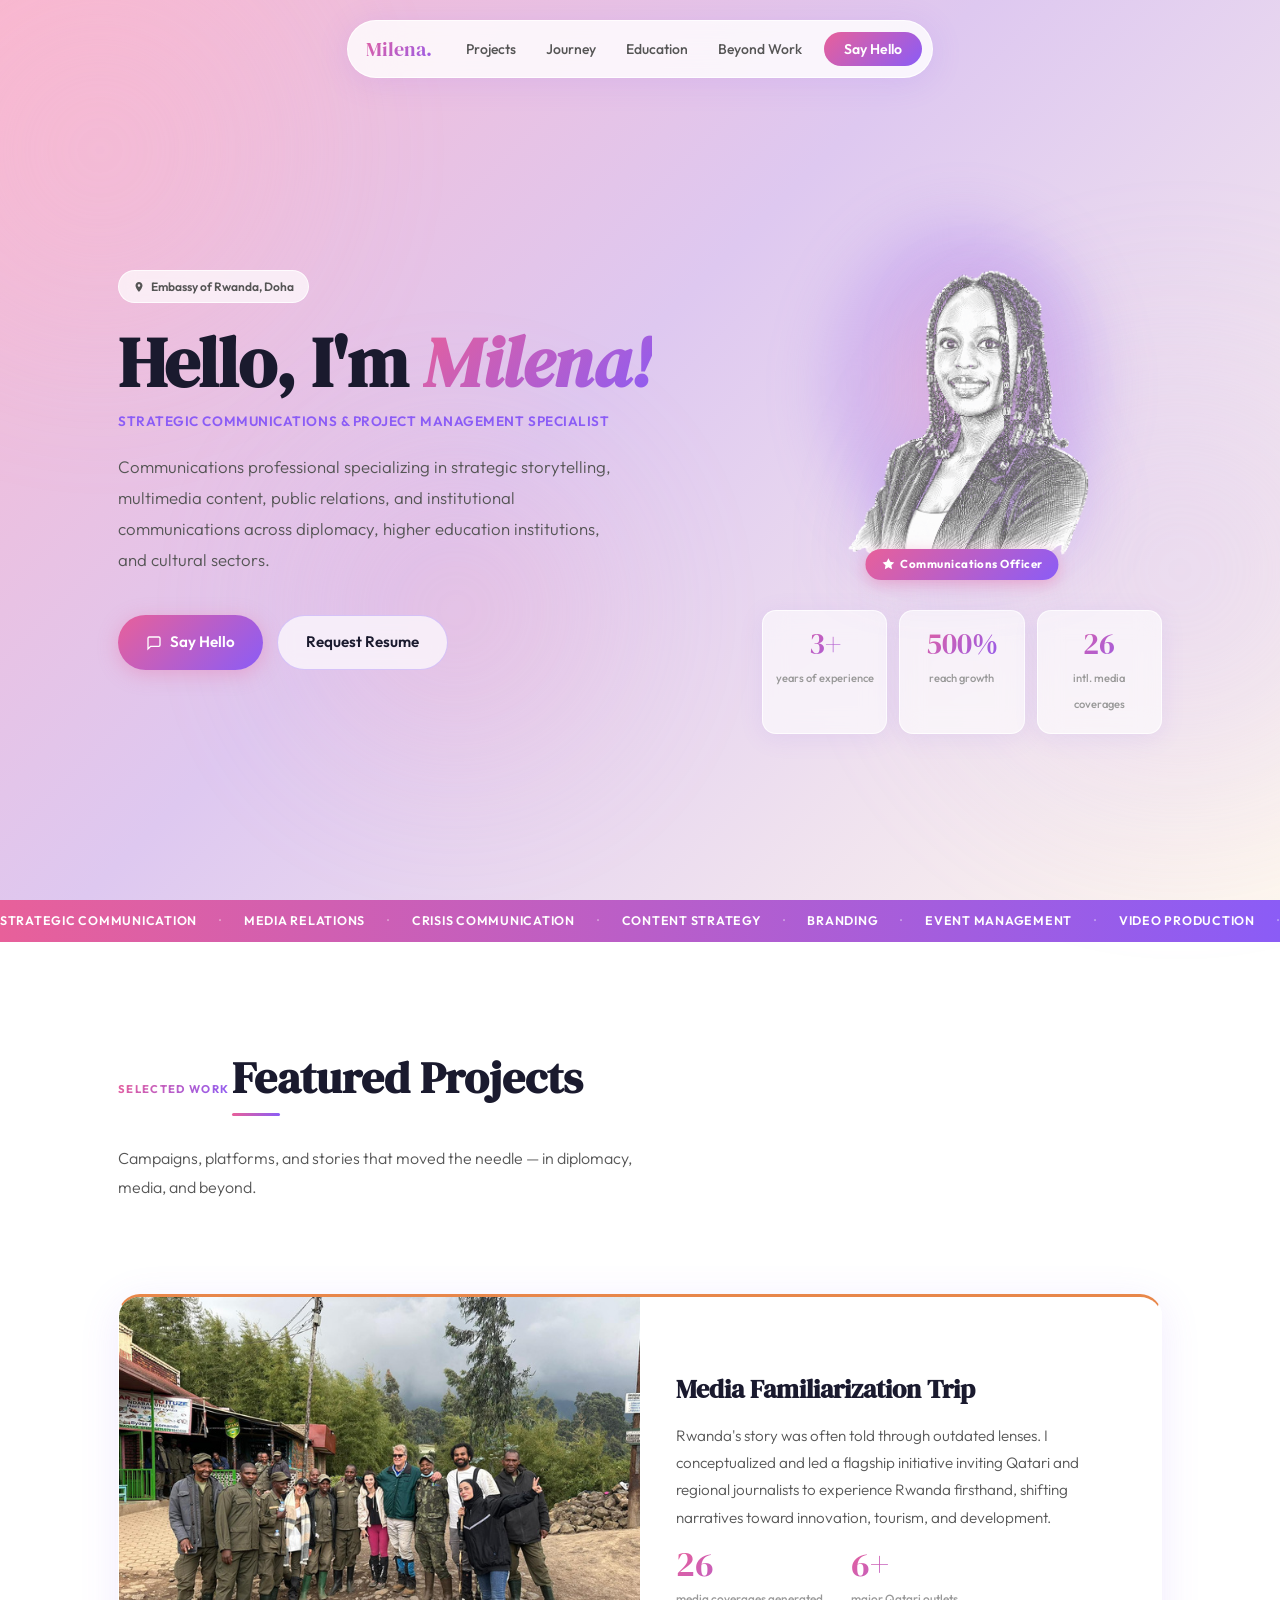
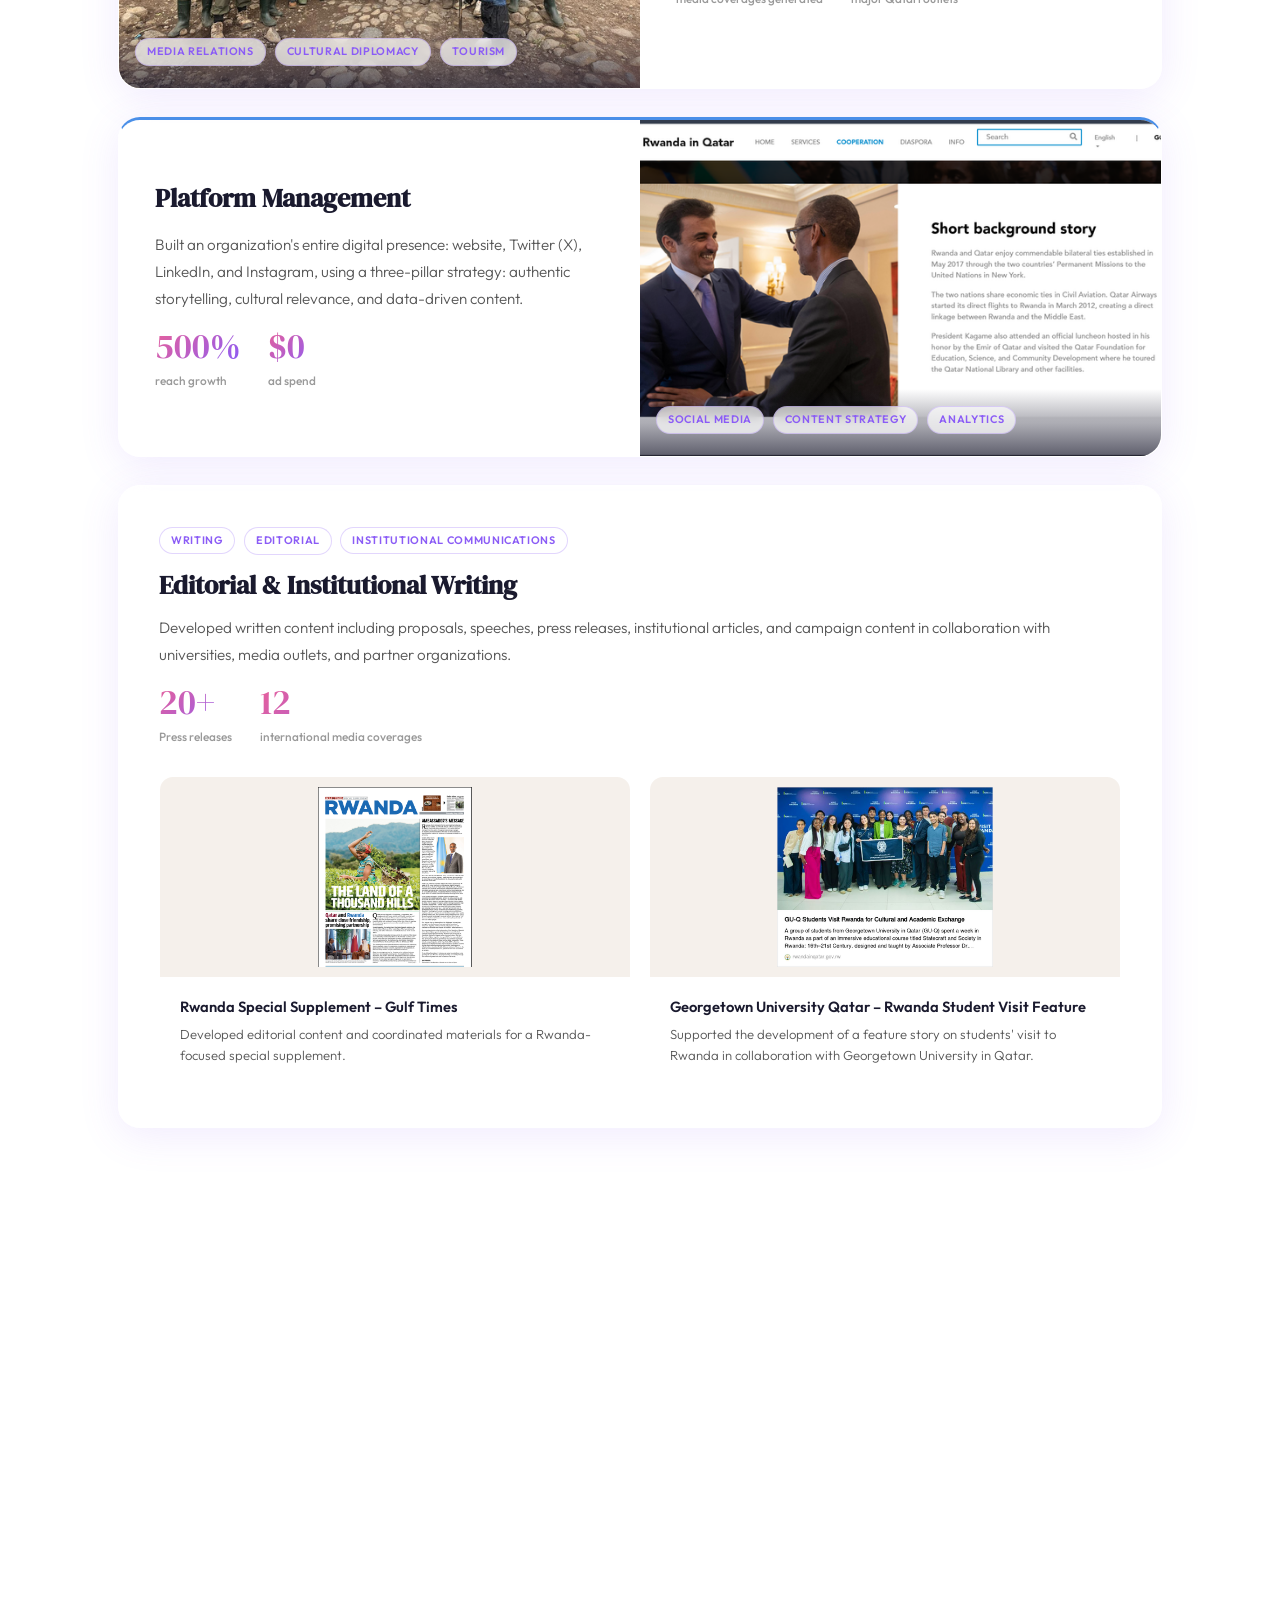
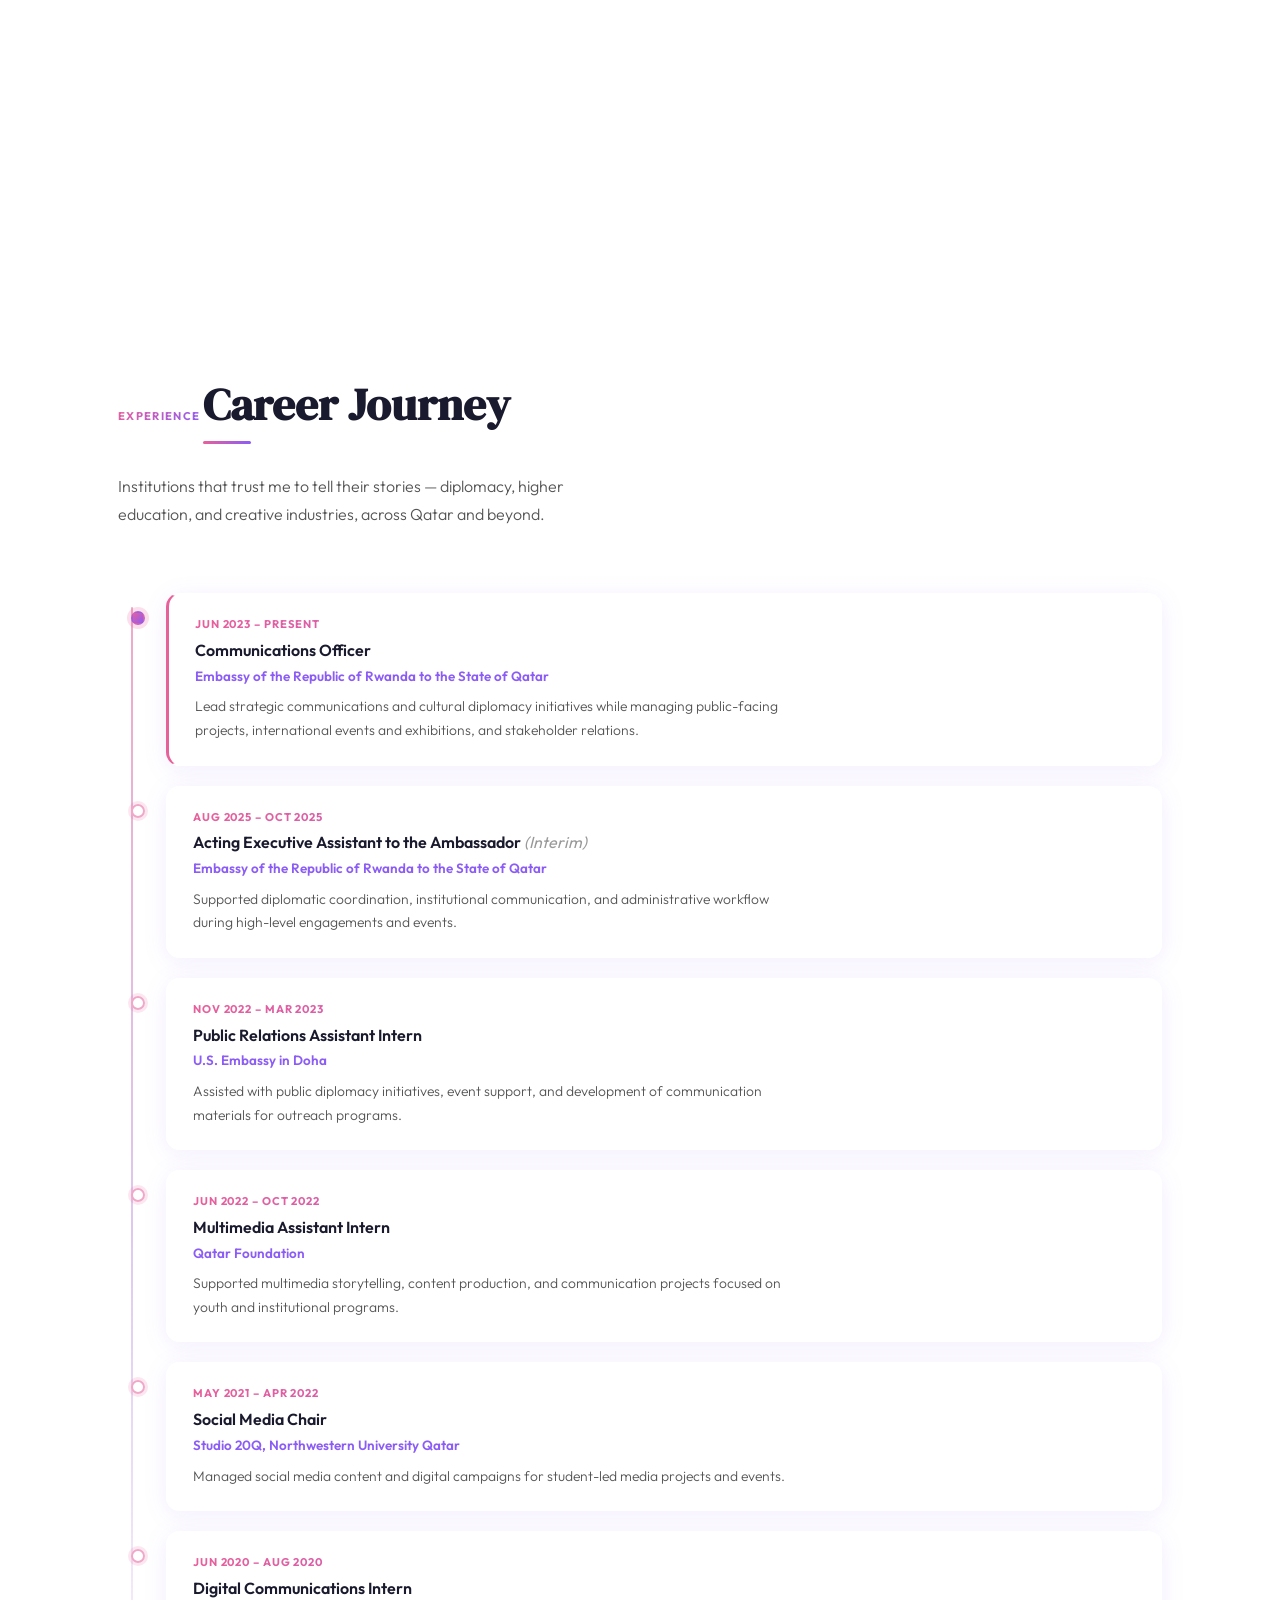
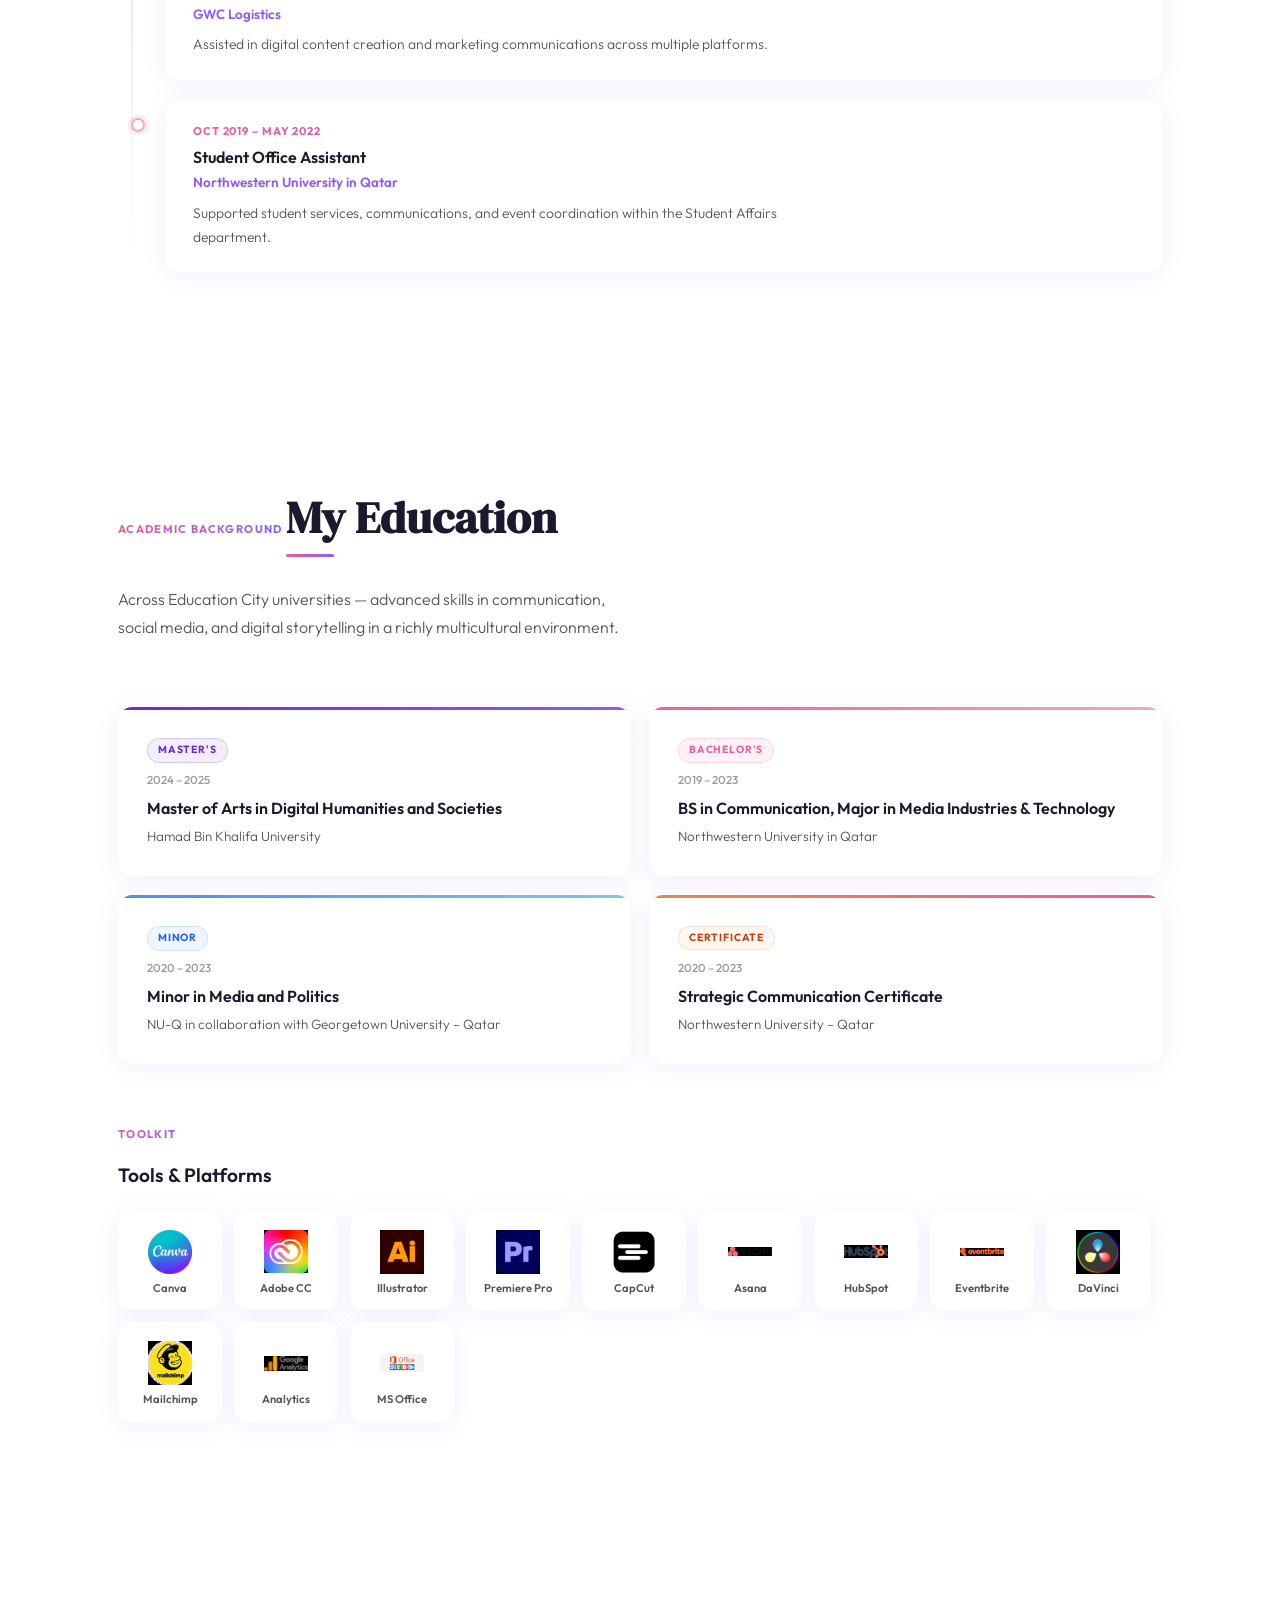
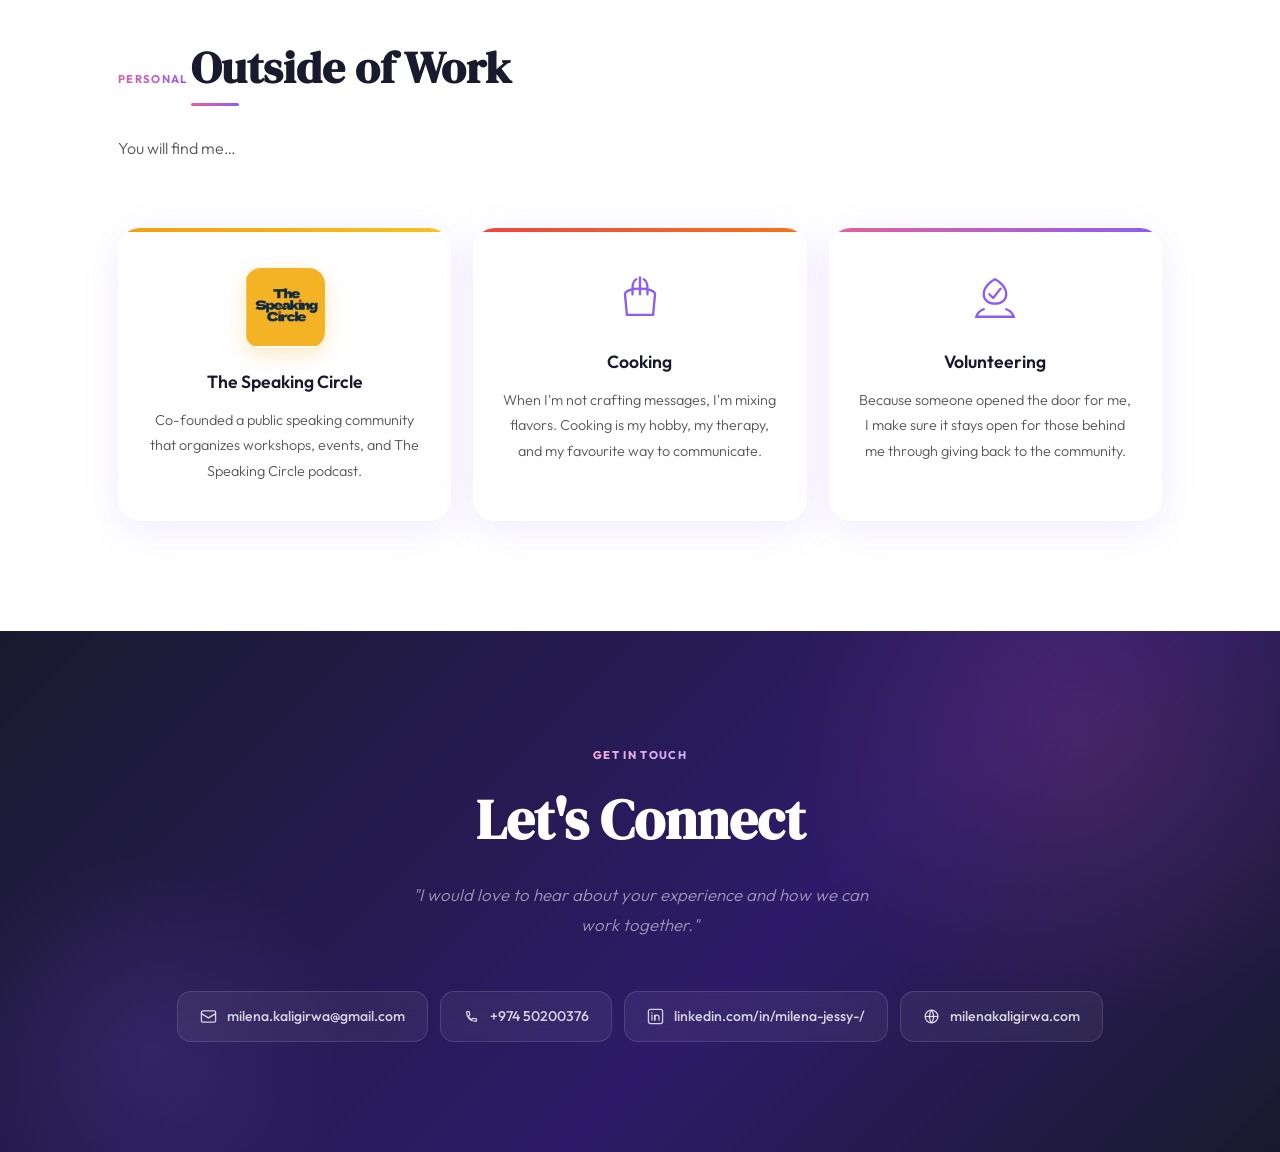
==== index.html @ a6f38466 "fix: replace unusable CapCut logo with drawn icon, remove open-to-work badge Co-Authored-By: Claude " ====
<!DOCTYPE html>
<html lang="en">
<head>
  <meta charset="UTF-8" />
  <meta name="viewport" content="width=device-width, initial-scale=1.0" />
  <title>Milena Kaligirwa – Strategic Communications Specialist</title>
  <link rel="stylesheet" href="styles.css" />
  <link rel="preconnect" href="https://fonts.googleapis.com" />
  <link rel="preconnect" href="https://fonts.gstatic.com" crossorigin />
  <link href="https://fonts.googleapis.com/css2?family=DM+Serif+Display:ital@0;1&family=Outfit:wght@300;400;500;600;700&display=swap" rel="stylesheet" />
</head>
<body>

  <!-- BACKGROUND ORBS -->
  <div class="orb orb--1" aria-hidden="true"></div>
  <div class="orb orb--2" aria-hidden="true"></div>
  <div class="orb orb--3" aria-hidden="true"></div>

  <!-- NAV -->
  <nav class="nav" id="nav">
    <div class="nav__inner">
      <a href="#hero" class="nav__logo">Milena<span>.</span></a>
      <ul class="nav__links">
        <li><a href="#projects">Projects</a></li>
        <li><a href="#journey">Journey</a></li>
        <li><a href="#education">Education</a></li>
        <li><a href="#beyond">Beyond Work</a></li>
        <li><a href="#contact" class="nav__cta">Say Hello</a></li>
      </ul>
      <button class="nav__burger" id="burger" aria-label="Menu">
        <span></span><span></span><span></span>
      </button>
    </div>
  </nav>

  <!-- HERO -->
  <section class="hero" id="hero">
    <div class="hero__content">
      <div class="hero__badges">
        <span class="badge badge--location">
          <svg width="12" height="12" viewBox="0 0 24 24" fill="currentColor"><path d="M12 2C8.13 2 5 5.13 5 9c0 5.25 7 13 7 13s7-7.75 7-13c0-3.87-3.13-7-7-7zm0 9.5c-1.38 0-2.5-1.12-2.5-2.5s1.12-2.5 2.5-2.5 2.5 1.12 2.5 2.5-1.12 2.5-2.5 2.5z"/></svg>
          Embassy of Rwanda, Doha
        </span>
      </div>
      <h1 class="hero__heading">Hello, I'm <em>Milena!</em></h1>
      <p class="hero__role">Strategic Communications &amp; Project Management Specialist</p>
      <p class="hero__sub">Communications professional specializing in strategic storytelling, multimedia content, public relations, and institutional communications across diplomacy, higher education institutions, and cultural sectors.</p>
      <div class="hero__actions">
        <a href="#contact" class="btn btn--primary">
          <svg width="16" height="16" viewBox="0 0 24 24" fill="none" stroke="currentColor" stroke-width="2"><path d="M21 15a2 2 0 0 1-2 2H7l-4 4V5a2 2 0 0 1 2-2h14a2 2 0 0 1 2 2z"/></svg>
          Say Hello
        </a>
        <a href="mailto:milena.kaligirwa@gmail.com" class="btn btn--outline">Request Resume</a>
      </div>
    </div>

    <div class="hero__visual">
      <div class="hero__photo-wrap">
        <img src="images/img_00.png" alt="Milena Kaligirwa" class="hero__photo" />
        <div class="hero__photo-tag">
          <svg width="14" height="14" viewBox="0 0 24 24" fill="currentColor"><path d="M12 2l3.09 6.26L22 9.27l-5 4.87 1.18 6.88L12 17.77l-6.18 3.25L7 14.14 2 9.27l6.91-1.01L12 2z"/></svg>
          Communications Officer
        </div>
      </div>
      <div class="hero__stats">
        <div class="stat">
          <span class="stat__num">3+</span>
          <span class="stat__label">years of experience</span>
        </div>
        <div class="stat">
          <span class="stat__num">500%</span>
          <span class="stat__label">reach growth</span>
        </div>
        <div class="stat">
          <span class="stat__num">26</span>
          <span class="stat__label">intl. media coverages</span>
        </div>
      </div>
    </div>
  </section>

  <!-- SKILLS TICKER -->
  <div class="ticker">
    <div class="ticker__track">
      <span>Strategic Communication</span><span class="dot">·</span>
      <span>Media Relations</span><span class="dot">·</span>
      <span>Crisis Communication</span><span class="dot">·</span>
      <span>Content Strategy</span><span class="dot">·</span>
      <span>Branding</span><span class="dot">·</span>
      <span>Event Management</span><span class="dot">·</span>
      <span>Video Production</span><span class="dot">·</span>
      <span>Stakeholder Management</span><span class="dot">·</span>
      <span>Copywriting</span><span class="dot">·</span>
      <span>Project Coordination</span><span class="dot">·</span>
      <span>Strategic Communication</span><span class="dot">·</span>
      <span>Media Relations</span><span class="dot">·</span>
      <span>Crisis Communication</span><span class="dot">·</span>
      <span>Content Strategy</span><span class="dot">·</span>
      <span>Branding</span><span class="dot">·</span>
      <span>Event Management</span><span class="dot">·</span>
      <span>Video Production</span><span class="dot">·</span>
      <span>Stakeholder Management</span><span class="dot">·</span>
      <span>Copywriting</span><span class="dot">·</span>
      <span>Project Coordination</span><span class="dot">·</span>
    </div>
  </div>

  <!-- FEATURED PROJECTS -->
  <section class="section projects" id="projects">
    <div class="container">
      <div class="section__header">
        <p class="section__label">Selected Work</p>
        <h2 class="section__title">Featured Projects</h2>
        <p class="section__sub">Campaigns, platforms, and stories that moved the needle — in diplomacy, media, and beyond.</p>
      </div>

      <!-- Project 1 – Media Trip -->
      <article class="project project--feature project--media">
        <div class="project__image">
          <img src="images/img_02.jpeg" alt="Media Familiarization Trip in Rwanda" />
          <div class="project__image-overlay">
            <div class="project__meta-tags">
              <span class="tag">Media Relations</span>
              <span class="tag">Cultural Diplomacy</span>
              <span class="tag">Tourism</span>
            </div>
          </div>
        </div>
        <div class="project__text">
          <h3 class="project__title">Media Familiarization Trip</h3>
          <p class="project__desc">Rwanda's story was often told through outdated lenses. I conceptualized and led a flagship initiative inviting Qatari and regional journalists to experience Rwanda firsthand, shifting narratives toward innovation, tourism, and development.</p>
          <div class="project__stats">
            <div class="pstat">
              <span class="pstat__num">26</span>
              <span class="pstat__label">media coverages generated</span>
            </div>
            <div class="pstat">
              <span class="pstat__num">6+</span>
              <span class="pstat__label">major Qatari outlets</span>
            </div>
          </div>
        </div>
      </article>

      <!-- Project 2 – Platform Management -->
      <article class="project project--feature project--digital project--flip">
        <div class="project__image">
          <img src="images/img_01.png" alt="Rwanda in Qatar website" />
          <div class="project__image-overlay">
            <div class="project__meta-tags">
              <span class="tag">Social Media</span>
              <span class="tag">Content Strategy</span>
              <span class="tag">Analytics</span>
            </div>
          </div>
        </div>
        <div class="project__text">
          <h3 class="project__title">Platform Management</h3>
          <p class="project__desc">Built an organization's entire digital presence: website, Twitter (X), LinkedIn, and Instagram, using a three-pillar strategy: authentic storytelling, cultural relevance, and data-driven content.</p>
          <div class="project__stats">
            <div class="pstat">
              <span class="pstat__num">500%</span>
              <span class="pstat__label">reach growth</span>
            </div>
            <div class="pstat">
              <span class="pstat__num">$0</span>
              <span class="pstat__label">ad spend</span>
            </div>
          </div>
        </div>
      </article>

      <!-- Project 3 – Editorial -->
      <article class="project project--editorial">
        <div class="project__editorial-top">
          <div class="project__meta-tags">
            <span class="tag">Writing</span>
            <span class="tag">Editorial</span>
            <span class="tag">Institutional Communications</span>
          </div>
          <h3 class="project__title">Editorial &amp; Institutional Writing</h3>
          <p class="project__desc">Developed written content including proposals, speeches, press releases, institutional articles, and campaign content in collaboration with universities, media outlets, and partner organizations.</p>
          <div class="project__stats">
            <div class="pstat">
              <span class="pstat__num">20+</span>
              <span class="pstat__label">Press releases</span>
            </div>
            <div class="pstat">
              <span class="pstat__num">12</span>
              <span class="pstat__label">international media coverages</span>
            </div>
          </div>
        </div>
        <div class="editorial__cards">
          <div class="editorial__card">
            <div class="editorial__card-img">
              <img src="images/img_03.png" alt="Rwanda Special Supplement – Gulf Times" />
            </div>
            <div class="editorial__card-body">
              <h4>Rwanda Special Supplement – Gulf Times</h4>
              <p>Developed editorial content and coordinated materials for a Rwanda-focused special supplement.</p>
            </div>
          </div>
          <div class="editorial__card">
            <div class="editorial__card-img">
              <img src="images/img_04.png" alt="Georgetown University Qatar – Rwanda Student Visit Feature" />
            </div>
            <div class="editorial__card-body">
              <h4>Georgetown University Qatar – Rwanda Student Visit Feature</h4>
              <p>Supported the development of a feature story on students' visit to Rwanda in collaboration with Georgetown University in Qatar.</p>
            </div>
          </div>
        </div>
      </article>

      <!-- Projects row: Photography + Graphics -->
      <div class="projects__row">

        <article class="project project--card project--photo">
          <div class="project__card-header">
            <div class="project__meta-tags">
              <span class="tag">Visual Documentation</span>
              <span class="tag">Photography</span>
            </div>
            <h3 class="project__title">Event Photography</h3>
            <p class="project__desc">Visual documentation during MoU signings, high-level meetings, and diplomatic functions — professional, platform-ready images that support institutional storytelling.</p>
            <div class="project__stats">
              <div class="pstat">
                <span class="pstat__num">50+</span>
                <span class="pstat__label">Events covered</span>
              </div>
              <div class="pstat">
                <span class="pstat__num">6+</span>
                <span class="pstat__label">Years of experience</span>
              </div>
            </div>
          </div>
          <div class="photo__grid">
            <div class="photo__cell"><img src="images/img_05.jpeg" alt="Diplomatic meeting" /></div>
            <div class="photo__cell"><img src="images/img_06.jpeg" alt="MoU signing" /></div>
            <div class="photo__cell"><img src="images/img_07.jpeg" alt="Rwanda Coffee event" /></div>
            <div class="photo__cell"><img src="images/img_08.jpeg" alt="Bilateral meeting" /></div>
          </div>
        </article>

        <article class="project project--card project--graphics">
          <div class="project__card-header">
            <div class="project__meta-tags">
              <span class="tag">Visual Design</span>
              <span class="tag">Brand Identity</span>
            </div>
            <h3 class="project__title">Graphics &amp; Visual Storytelling</h3>
            <p class="project__desc">Custom graphics and visual assets using Canva and Adobe Illustrator, tailored to cultural celebrations, elections, and institutional public awareness campaigns.</p>
            <div class="project__stats">
              <div class="pstat">
                <span class="pstat__num">30+</span>
                <span class="pstat__label">graphics per month</span>
              </div>
            </div>
          </div>
          <div class="graphics__grid">
            <div class="graphics__cell"><img src="images/img_09.jpeg" alt="Election polling graphic" /></div>
            <div class="graphics__cell"><img src="images/img_10.jpeg" alt="Kwibuka 31 commemoration" /></div>
            <div class="graphics__cell"><img src="images/img_11.jpeg" alt="Rwanda Pavilion Expo 2023" /></div>
          </div>
        </article>

      </div>
    </div>
  </section>

  <!-- CAREER JOURNEY -->
  <section class="section journey" id="journey">
    <div class="container">
      <div class="section__header">
        <p class="section__label">Experience</p>
        <h2 class="section__title">Career Journey</h2>
        <p class="section__sub">Institutions that trust me to tell their stories — diplomacy, higher education, and creative industries, across Qatar and beyond.</p>
      </div>

      <div class="timeline">

        <div class="timeline__item timeline__item--active">
          <div class="timeline__dot"></div>
          <div class="timeline__card">
            <span class="timeline__date">JUN 2023 – PRESENT</span>
            <h3 class="timeline__role">Communications Officer</h3>
            <p class="timeline__org">Embassy of the Republic of Rwanda to the State of Qatar</p>
            <p class="timeline__desc">Lead strategic communications and cultural diplomacy initiatives while managing public-facing projects, international events and exhibitions, and stakeholder relations.</p>
          </div>
        </div>

        <div class="timeline__item">
          <div class="timeline__dot"></div>
          <div class="timeline__card">
            <span class="timeline__date">AUG 2025 – OCT 2025</span>
            <h3 class="timeline__role">Acting Executive Assistant to the Ambassador <em>(Interim)</em></h3>
            <p class="timeline__org">Embassy of the Republic of Rwanda to the State of Qatar</p>
            <p class="timeline__desc">Supported diplomatic coordination, institutional communication, and administrative workflow during high-level engagements and events.</p>
          </div>
        </div>

        <div class="timeline__item">
          <div class="timeline__dot"></div>
          <div class="timeline__card">
            <span class="timeline__date">NOV 2022 – MAR 2023</span>
            <h3 class="timeline__role">Public Relations Assistant Intern</h3>
            <p class="timeline__org">U.S. Embassy in Doha</p>
            <p class="timeline__desc">Assisted with public diplomacy initiatives, event support, and development of communication materials for outreach programs.</p>
          </div>
        </div>

        <div class="timeline__item">
          <div class="timeline__dot"></div>
          <div class="timeline__card">
            <span class="timeline__date">JUN 2022 – OCT 2022</span>
            <h3 class="timeline__role">Multimedia Assistant Intern</h3>
            <p class="timeline__org">Qatar Foundation</p>
            <p class="timeline__desc">Supported multimedia storytelling, content production, and communication projects focused on youth and institutional programs.</p>
          </div>
        </div>

        <div class="timeline__item">
          <div class="timeline__dot"></div>
          <div class="timeline__card">
            <span class="timeline__date">MAY 2021 – APR 2022</span>
            <h3 class="timeline__role">Social Media Chair</h3>
            <p class="timeline__org">Studio 20Q, Northwestern University Qatar</p>
            <p class="timeline__desc">Managed social media content and digital campaigns for student-led media projects and events.</p>
          </div>
        </div>

        <div class="timeline__item">
          <div class="timeline__dot"></div>
          <div class="timeline__card">
            <span class="timeline__date">JUN 2020 – AUG 2020</span>
            <h3 class="timeline__role">Digital Communications Intern</h3>
            <p class="timeline__org">GWC Logistics</p>
            <p class="timeline__desc">Assisted in digital content creation and marketing communications across multiple platforms.</p>
          </div>
        </div>

        <div class="timeline__item">
          <div class="timeline__dot"></div>
          <div class="timeline__card">
            <span class="timeline__date">OCT 2019 – MAY 2022</span>
            <h3 class="timeline__role">Student Office Assistant</h3>
            <p class="timeline__org">Northwestern University in Qatar</p>
            <p class="timeline__desc">Supported student services, communications, and event coordination within the Student Affairs department.</p>
          </div>
        </div>

      </div>
    </div>
  </section>

  <!-- EDUCATION -->
  <section class="section education" id="education">
    <div class="container">
      <div class="section__header">
        <p class="section__label">Academic Background</p>
        <h2 class="section__title">My Education</h2>
        <p class="section__sub">Across Education City universities — advanced skills in communication, social media, and digital storytelling in a richly multicultural environment.</p>
      </div>

      <div class="edu__grid">
        <div class="edu__card edu__card--masters">
          <span class="edu__badge">Master's</span>
          <span class="edu__year">2024 – 2025</span>
          <h3 class="edu__degree">Master of Arts in Digital Humanities and Societies</h3>
          <p class="edu__school">Hamad Bin Khalifa University</p>
        </div>
        <div class="edu__card edu__card--bachelors">
          <span class="edu__badge">Bachelor's</span>
          <span class="edu__year">2019 – 2023</span>
          <h3 class="edu__degree">BS in Communication, Major in Media Industries &amp; Technology</h3>
          <p class="edu__school">Northwestern University in Qatar</p>
        </div>
        <div class="edu__card edu__card--minor">
          <span class="edu__badge">Minor</span>
          <span class="edu__year">2020 – 2023</span>
          <h3 class="edu__degree">Minor in Media and Politics</h3>
          <p class="edu__school">NU-Q in collaboration with Georgetown University – Qatar</p>
        </div>
        <div class="edu__card edu__card--cert">
          <span class="edu__badge">Certificate</span>
          <span class="edu__year">2020 – 2023</span>
          <h3 class="edu__degree">Strategic Communication Certificate</h3>
          <p class="edu__school">Northwestern University – Qatar</p>
        </div>
      </div>

      <!-- Tools -->
      <div class="tools">
        <p class="section__label" style="margin-bottom:16px">Toolkit</p>
        <h3 class="tools__title">Tools &amp; Platforms</h3>
        <div class="tools__list">
          <div class="tool"><img src="images/img_21.jpeg" alt="Canva" /><span>Canva</span></div>
          <div class="tool"><img src="images/img_15.png" alt="Adobe Creative Cloud" /><span>Adobe CC</span></div>
          <div class="tool"><img src="images/img_14.png" alt="Adobe Illustrator" /><span>Illustrator</span></div>
          <div class="tool"><img src="images/img_13.png" alt="Adobe Premiere Pro" /><span>Premiere Pro</span></div>
          <div class="tool"><img src="images/img_16.png" alt="CapCut" /><span>CapCut</span></div>
          <div class="tool"><img src="images/img_20.png" alt="Asana" /><span>Asana</span></div>
          <div class="tool"><img src="images/img_18.png" alt="HubSpot" /><span>HubSpot</span></div>
          <div class="tool"><img src="images/img_23.png" alt="Eventbrite" /><span>Eventbrite</span></div>
          <div class="tool"><img src="images/img_19.png" alt="DaVinci Resolve" /><span>DaVinci</span></div>
          <div class="tool"><img src="images/img_17.png" alt="Mailchimp" /><span>Mailchimp</span></div>
          <div class="tool"><img src="images/img_24.png" alt="Google Analytics" /><span>Analytics</span></div>
          <div class="tool"><img src="images/img_22.png" alt="Microsoft Office" /><span>MS Office</span></div>
        </div>
      </div>
    </div>
  </section>

  <!-- BEYOND WORK -->
  <section class="section beyond" id="beyond">
    <div class="container">
      <div class="section__header">
        <p class="section__label">Personal</p>
        <h2 class="section__title">Outside of Work</h2>
        <p class="section__sub">You will find me…</p>
      </div>

      <div class="beyond__grid">
        <div class="beyond__card beyond__card--speaking">
          <div class="beyond__logo">
            <img src="images/img_25.png" alt="The Speaking Circle" />
          </div>
          <h3>The Speaking Circle</h3>
          <p>Co-founded a public speaking community that organizes workshops, events, and The Speaking Circle podcast.</p>
        </div>

        <div class="beyond__card beyond__card--cooking">
          <div class="beyond__icon">
            <svg viewBox="0 0 64 64" fill="none" xmlns="http://www.w3.org/2000/svg">
              <path d="M16 28 C16 20 48 20 48 28 L46 50 H18 Z" stroke="currentColor" stroke-width="2.5" fill="none"/>
              <path d="M24 28 C24 18 24 14 28 12" stroke="currentColor" stroke-width="2.5" stroke-linecap="round"/>
              <path d="M32 28 C32 18 32 14 32 10" stroke="currentColor" stroke-width="2.5" stroke-linecap="round"/>
              <path d="M40 28 C40 18 40 14 36 12" stroke="currentColor" stroke-width="2.5" stroke-linecap="round"/>
            </svg>
          </div>
          <h3>Cooking</h3>
          <p>When I'm not crafting messages, I'm mixing flavors. Cooking is my hobby, my therapy, and my favourite way to communicate.</p>
        </div>

        <div class="beyond__card beyond__card--volunteering">
          <div class="beyond__icon">
            <svg viewBox="0 0 64 64" fill="none" xmlns="http://www.w3.org/2000/svg">
              <path d="M32 12 C32 12 20 18 20 28 C20 34 25 38 32 38 C39 38 44 34 44 28 C44 18 32 12 32 12Z" stroke="currentColor" stroke-width="2.5" fill="none"/>
              <path d="M20 44 C20 44 14 46 12 52 L52 52 C50 46 44 44 44 44" stroke="currentColor" stroke-width="2.5" stroke-linecap="round"/>
              <path d="M26 28 L30 32 L38 22" stroke="currentColor" stroke-width="2.5" stroke-linecap="round" stroke-linejoin="round"/>
            </svg>
          </div>
          <h3>Volunteering</h3>
          <p>Because someone opened the door for me, I make sure it stays open for those behind me through giving back to the community.</p>
        </div>
      </div>
    </div>
  </section>

  <!-- CONTACT -->
  <section class="section contact" id="contact">
    <div class="container">
      <div class="contact__inner">
        <p class="section__label contact__label">Get in Touch</p>
        <h2 class="contact__title">Let's Connect</h2>
        <p class="contact__quote">"I would love to hear about your experience and how we can work together."</p>
        <div class="contact__links">
          <a href="mailto:milena.kaligirwa@gmail.com" class="contact__link">
            <svg viewBox="0 0 24 24" fill="none"><rect x="2" y="4" width="20" height="16" rx="2" stroke="currentColor" stroke-width="1.8"/><path d="M2 8 L12 14 L22 8" stroke="currentColor" stroke-width="1.8"/></svg>
            milena.kaligirwa@gmail.com
          </a>
          <a href="tel:+97450200376" class="contact__link">
            <svg viewBox="0 0 24 24" fill="none"><path d="M6.6 10.8C7.8 13.2 9.8 15.2 12.2 16.4L14 14.6C14.2 14.4 14.6 14.4 14.9 14.5C15.9 14.8 17 15 18 15C18.6 15 19 15.4 19 16V18C19 18.6 18.6 19 18 19C10.8 19 5 13.2 5 6C5 5.4 5.4 5 6 5H8C8.6 5 9 5.4 9 6C9 7 9.2 8 9.5 9C9.6 9.4 9.5 9.8 9.3 10L7.4 11.9C7.2 11.6 6.9 11.2 6.6 10.8Z" stroke="currentColor" stroke-width="1.8" fill="none"/></svg>
            +974 50200376
          </a>
          <a href="https://www.linkedin.com/in/milena-jessy-/" target="_blank" rel="noopener" class="contact__link">
            <svg viewBox="0 0 24 24" fill="none"><rect x="2" y="2" width="20" height="20" rx="3" stroke="currentColor" stroke-width="1.8"/><path d="M7 10V17" stroke="currentColor" stroke-width="1.8" stroke-linecap="round"/><circle cx="7" cy="7" r="1" fill="currentColor"/><path d="M11 17V13C11 11.3 12.3 10 14 10C15.7 10 17 11.3 17 13V17" stroke="currentColor" stroke-width="1.8" stroke-linecap="round"/><path d="M11 10V17" stroke="currentColor" stroke-width="1.8" stroke-linecap="round"/></svg>
            linkedin.com/in/milena-jessy-/
          </a>
          <a href="https://www.milenakaligirwa.com" target="_blank" rel="noopener" class="contact__link">
            <svg viewBox="0 0 24 24" fill="none"><circle cx="12" cy="12" r="9" stroke="currentColor" stroke-width="1.8"/><path d="M12 3C12 3 9 7 9 12C9 17 12 21 12 21" stroke="currentColor" stroke-width="1.8"/><path d="M12 3C12 3 15 7 15 12C15 17 12 21 12 21" stroke="currentColor" stroke-width="1.8"/><path d="M3 12H21" stroke="currentColor" stroke-width="1.8"/></svg>
            milenakaligirwa.com
          </a>
        </div>
      </div>
    </div>
  </section>

  <script src="script.js"></script>
</body>
</html>
---- styles.css ----
/* ===== RESET & BASE ===== */
*, *::before, *::after { box-sizing: border-box; margin: 0; padding: 0; }

:root {
  --pink:           #E8609A;
  --pink-light:     #F0A8C8;
  --purple:         #8B5CF6;
  --purple-deep:    #6D28D9;
  --dark:           #1a1a2e;
  --mid:            #555555;
  --light:          #999999;
  --cream:          #FDF6EE;
  --white:          #FFFFFF;
  --gradient-top:   #F9B8D0;
  --gradient-mid:   #DEC8F0;
  --glass-bg:       rgba(255,255,255,0.60);
  --glass-border:   rgba(255,255,255,0.80);
  --shadow-soft:    0 4px 24px rgba(139,92,246,0.10);
  --shadow-card:    0 8px 40px rgba(139,92,246,0.12);
  --shadow-hover:   0 20px 60px rgba(139,92,246,0.22);
  --radius:         14px;
  --radius-lg:      22px;
  --radius-xl:      32px;
  --ff-serif:       'DM Serif Display', serif;
  --ff-body:        'Outfit', sans-serif;
}

html { scroll-behavior: smooth; }

body {
  font-family: var(--ff-body);
  color: var(--dark);
  font-size: 16px;
  line-height: 1.6;
  overflow-x: hidden;
  min-height: 100vh;
  background: linear-gradient(135deg, var(--gradient-top) 0%, var(--gradient-mid) 45%, var(--cream) 100%);
  background-attachment: fixed;
}

a { color: inherit; text-decoration: none; }
img { display: block; max-width: 100%; }

.container { max-width: 1100px; margin: 0 auto; padding: 0 28px; }

/* ===== BACKGROUND ORBS ===== */
.orb {
  position: fixed;
  border-radius: 50%;
  filter: blur(80px);
  pointer-events: none;
  z-index: 0;
  opacity: 0.45;
}
.orb--1 {
  width: 500px; height: 500px;
  background: radial-gradient(circle, #F9B8D0, transparent 70%);
  top: -100px; left: -150px;
}
.orb--2 {
  width: 600px; height: 600px;
  background: radial-gradient(circle, #DEC8F0, transparent 70%);
  top: 30%; right: -200px;
}
.orb--3 {
  width: 400px; height: 400px;
  background: radial-gradient(circle, #F0A8C8, transparent 70%);
  bottom: 10%; left: 20%;
}

/* ===== NAV ===== */
.nav {
  position: fixed;
  top: 20px;
  left: 50%;
  transform: translateX(-50%);
  z-index: 200;
  background: rgba(255,255,255,0.82);
  backdrop-filter: blur(24px);
  -webkit-backdrop-filter: blur(24px);
  border: 1.5px solid var(--glass-border);
  border-radius: 100px;
  box-shadow: 0 4px 32px rgba(139,92,246,0.14);
  padding: 0 10px;
  white-space: nowrap;
  transition: box-shadow .3s;
}
.nav.scrolled { box-shadow: 0 8px 44px rgba(139,92,246,0.22); }
.nav__inner { display: flex; align-items: center; gap: 4px; height: 56px; }
.nav__logo {
  font-family: var(--ff-serif);
  font-size: 1.25rem;
  padding: 0 16px 0 8px;
  background: linear-gradient(135deg, var(--pink), var(--purple));
  -webkit-background-clip: text;
  -webkit-text-fill-color: transparent;
  background-clip: text;
  flex-shrink: 0;
}
.nav__links { display: flex; align-items: center; gap: 2px; list-style: none; }
.nav__links a {
  font-size: .875rem;
  font-weight: 500;
  color: var(--mid);
  padding: 7px 14px;
  border-radius: 100px;
  transition: all .2s;
}
.nav__links a:hover { color: var(--dark); background: rgba(139,92,246,0.08); }
.nav__cta {
  background: linear-gradient(135deg, var(--pink), var(--purple)) !important;
  color: var(--white) !important;
  padding: 8px 20px !important;
  border-radius: 100px;
  font-weight: 600 !important;
  margin-left: 6px;
}
.nav__cta:hover { opacity: .88; transform: translateY(-1px); }
.nav__burger {
  display: none; flex-direction: column; gap: 5px;
  background: none; border: none; cursor: pointer; padding: 8px; margin-left: 4px;
}
.nav__burger span { display: block; width: 22px; height: 2px; background: var(--dark); border-radius: 2px; transition: .3s; }

/* ===== TICKER ===== */
.ticker {
  background: linear-gradient(90deg, var(--pink), var(--purple));
  color: var(--white);
  overflow: hidden;
  white-space: nowrap;
  padding: 11px 0;
  font-size: .78rem;
  font-weight: 600;
  letter-spacing: .06em;
  text-transform: uppercase;
  position: relative;
  z-index: 1;
}
.ticker__track { display: inline-flex; gap: 22px; animation: ticker 30s linear infinite; }
.ticker__track span { flex-shrink: 0; }
.ticker__track .dot { color: rgba(255,255,255,0.4); }
@keyframes ticker { from { transform: translateX(0); } to { transform: translateX(-50%); } }

/* ===== SECTION LABEL ===== */
.section__label {
  display: inline-block;
  font-size: .7rem;
  font-weight: 700;
  letter-spacing: .12em;
  text-transform: uppercase;
  background: linear-gradient(135deg, var(--pink), var(--purple));
  -webkit-background-clip: text;
  -webkit-text-fill-color: transparent;
  background-clip: text;
  margin-bottom: 10px;
}

/* ===== HERO ===== */
.hero {
  position: relative;
  z-index: 1;
  min-height: 100vh;
  display: flex;
  align-items: center;
  gap: 60px;
  max-width: 1100px;
  margin: 0 auto;
  padding: 100px 28px 60px;
}
.hero__content { flex: 1 1 480px; }

/* Badges */
.hero__badges { display: flex; gap: 10px; flex-wrap: wrap; margin-bottom: 22px; }
.badge {
  display: inline-flex;
  align-items: center;
  gap: 6px;
  font-size: .75rem;
  font-weight: 600;
  padding: 6px 14px;
  border-radius: 100px;
}
.badge--location {
  background: rgba(255,255,255,0.7);
  border: 1px solid var(--glass-border);
  color: var(--mid);
  backdrop-filter: blur(8px);
}
.badge--available {
  background: rgba(34,197,94,0.1);
  border: 1px solid rgba(34,197,94,0.3);
  color: #16a34a;
}
.badge__dot {
  width: 7px; height: 7px;
  border-radius: 50%;
  background: #22c55e;
  animation: pulse-dot 2s ease-in-out infinite;
}
@keyframes pulse-dot {
  0%, 100% { transform: scale(1); opacity: 1; }
  50% { transform: scale(1.4); opacity: .7; }
}

.hero__heading {
  font-family: var(--ff-serif);
  font-size: clamp(3rem, 5.5vw, 5rem);
  line-height: 1.08;
  color: var(--dark);
  margin-bottom: 10px;
}
.hero__heading em {
  font-style: italic;
  background: linear-gradient(135deg, var(--pink), var(--purple));
  -webkit-background-clip: text;
  -webkit-text-fill-color: transparent;
  background-clip: text;
}
.hero__role {
  font-size: .85rem;
  font-weight: 600;
  letter-spacing: .04em;
  color: var(--purple);
  margin-bottom: 18px;
  text-transform: uppercase;
}
.hero__sub {
  font-size: 1.05rem;
  font-weight: 300;
  color: var(--mid);
  max-width: 500px;
  margin-bottom: 40px;
  line-height: 1.85;
}
.hero__actions { display: flex; gap: 14px; flex-wrap: wrap; }

.btn {
  display: inline-flex; align-items: center; gap: 8px;
  padding: 14px 28px;
  border-radius: 100px;
  font-family: var(--ff-body);
  font-weight: 600; font-size: .95rem;
  transition: all .25s; cursor: pointer; border: none;
}
.btn--primary {
  background: linear-gradient(135deg, var(--pink), var(--purple));
  color: var(--white);
  box-shadow: 0 4px 20px rgba(232,96,154,.35);
}
.btn--primary:hover { transform: translateY(-2px); box-shadow: 0 8px 32px rgba(232,96,154,.45); }
.btn--outline {
  background: rgba(255,255,255,0.7);
  border: 1.5px solid rgba(139,92,246,0.3);
  color: var(--dark);
  backdrop-filter: blur(8px);
}
.btn--outline:hover { background: var(--white); border-color: var(--purple); transform: translateY(-2px); }

/* Hero visual */
.hero__visual { flex: 0 0 400px; display: flex; flex-direction: column; gap: 20px; align-items: center; }

.hero__photo-wrap {
  width: 300px;
  height: 360px;
  border-radius: var(--radius-xl);
  overflow: visible;
  position: relative;
  display: flex;
  align-items: flex-end;
  justify-content: center;
}
/* soft glow ring behind the portrait */
.hero__photo-wrap::before {
  content: '';
  position: absolute;
  inset: 10px;
  border-radius: 50%;
  background: radial-gradient(ellipse, rgba(240,168,200,0.55) 0%, rgba(139,92,246,0.25) 60%, transparent 80%);
  filter: blur(28px);
  z-index: 0;
}
.hero__photo {
  position: relative;
  z-index: 2;
  width: 100%;
  height: 100%;
  object-fit: contain;
  object-position: bottom center;
  display: block;
  filter: drop-shadow(0 12px 32px rgba(139,92,246,0.18));
}
.hero__photo-tag {
  position: absolute;
  bottom: -14px;
  left: 50%;
  transform: translateX(-50%);
  z-index: 3;
  background: linear-gradient(135deg, var(--pink), var(--purple));
  color: var(--white);
  font-size: .72rem;
  font-weight: 700;
  letter-spacing: .04em;
  padding: 6px 16px;
  border-radius: 100px;
  white-space: nowrap;
  display: flex;
  align-items: center;
  gap: 5px;
  box-shadow: 0 4px 16px rgba(232,96,154,.4);
}

.hero__stats { display: flex; gap: 12px; width: 100%; margin-top: 24px; }
.stat {
  flex: 1;
  background: var(--glass-bg);
  border: 1.5px solid var(--glass-border);
  border-radius: var(--radius);
  padding: 18px 10px;
  text-align: center;
  box-shadow: var(--shadow-soft);
  backdrop-filter: blur(12px);
}
.stat__num {
  display: block;
  font-family: var(--ff-serif);
  font-size: 1.9rem;
  background: linear-gradient(135deg, var(--pink), var(--purple));
  -webkit-background-clip: text;
  -webkit-text-fill-color: transparent;
  background-clip: text;
  line-height: 1;
  margin-bottom: 5px;
}
.stat__label { font-size: .7rem; font-weight: 500; color: var(--light); line-height: 1.3; }

/* ===== SECTIONS ===== */
.section { position: relative; z-index: 1; padding: 110px 0; }
.section__header { margin-bottom: 64px; }
.section__title {
  font-family: var(--ff-serif);
  font-size: clamp(2rem, 3.5vw, 2.9rem);
  line-height: 1.15;
  color: var(--dark);
  margin-bottom: 14px;
  position: relative;
  display: inline-block;
}
.section__title::after {
  content: '';
  display: block;
  width: 48px;
  height: 3px;
  border-radius: 3px;
  background: linear-gradient(90deg, var(--pink), var(--purple));
  margin-top: 10px;
}
.section__sub { font-size: 1rem; font-weight: 300; color: var(--mid); max-width: 520px; line-height: 1.8; margin-top: 14px; }

/* ===== TAGS ===== */
.tag {
  display: inline-block;
  font-size: .68rem;
  font-weight: 600;
  letter-spacing: .06em;
  text-transform: uppercase;
  background: rgba(255,255,255,0.7);
  color: var(--purple);
  border: 1px solid rgba(139,92,246,0.25);
  padding: 4px 11px;
  border-radius: 100px;
  margin-right: 6px;
  margin-bottom: 6px;
  backdrop-filter: blur(6px);
}

/* ===== PROJECTS ===== */
.projects .container { display: flex; flex-direction: column; gap: 28px; }

/* Feature projects (Media Trip + Platform) */
.project--feature {
  display: grid;
  grid-template-columns: 1fr 1fr;
  border-radius: var(--radius-lg);
  overflow: hidden;
  background: var(--glass-bg);
  border: 1.5px solid var(--glass-border);
  backdrop-filter: blur(14px);
  box-shadow: var(--shadow-card);
  transition: transform .3s, box-shadow .3s;
  min-height: 340px;
}
.project--feature:hover { transform: translateY(-5px); box-shadow: var(--shadow-hover); }
.project--feature.project--flip { direction: rtl; }
.project--feature.project--flip > * { direction: ltr; }

.project--feature .project__image {
  position: relative;
  overflow: hidden;
  min-height: 300px;
}
.project--feature .project__image img {
  width: 100%; height: 100%;
  object-fit: cover;
  object-position: center top;
  display: block;
  transition: transform .5s ease;
}
.project--feature:hover .project__image img { transform: scale(1.05); }
.project__image-overlay {
  position: absolute;
  bottom: 0; left: 0; right: 0;
  padding: 16px;
  background: linear-gradient(to top, rgba(26,26,46,0.7) 0%, transparent 100%);
}

.project--feature .project__text {
  padding: 40px 36px;
  display: flex;
  flex-direction: column;
  justify-content: center;
  gap: 16px;
}

.project__title {
  font-family: var(--ff-serif);
  font-size: 1.65rem;
  color: var(--dark);
  line-height: 1.2;
}
.project__desc {
  font-size: .95rem;
  font-weight: 300;
  color: var(--mid);
  line-height: 1.8;
}
.project__stats { display: flex; gap: 28px; flex-wrap: wrap; }

.pstat__num {
  display: block;
  font-family: var(--ff-serif);
  font-size: 2.2rem;
  background: linear-gradient(135deg, var(--pink), var(--purple));
  -webkit-background-clip: text;
  -webkit-text-fill-color: transparent;
  background-clip: text;
  line-height: 1;
  margin-bottom: 3px;
}
.pstat__label { font-size: .74rem; font-weight: 500; color: var(--light); }

/* Editorial project */
.project--editorial {
  background: var(--glass-bg);
  border: 1.5px solid var(--glass-border);
  backdrop-filter: blur(14px);
  border-radius: var(--radius-lg);
  padding: 40px;
  box-shadow: var(--shadow-card);
  transition: transform .3s, box-shadow .3s;
}
.project--editorial:hover { transform: translateY(-4px); box-shadow: var(--shadow-hover); }
.project__editorial-top { margin-bottom: 28px; }
.project__editorial-top .project__title { margin: 10px 0 12px; }
.project__editorial-top .project__desc { margin-bottom: 16px; }

.editorial__cards {
  display: grid;
  grid-template-columns: 1fr 1fr;
  gap: 18px;
}
.editorial__card {
  border: 1.5px solid var(--glass-border);
  border-radius: var(--radius);
  overflow: hidden;
  background: rgba(255,255,255,0.5);
  transition: transform .25s, box-shadow .25s;
}
.editorial__card:hover { transform: translateY(-3px); box-shadow: var(--shadow-hover); }
.editorial__card-img {
  height: 200px;
  overflow: hidden;
  background: #f5f0eb;
  display: flex;
  align-items: center;
  justify-content: center;
}
.editorial__card-img img {
  width: 100%; height: 100%;
  object-fit: contain;
  padding: 10px;
  display: block;
  transition: transform .4s;
}
.editorial__card-img:hover img { transform: scale(1.03); }
.editorial__card-body { padding: 20px; }
.editorial__card-body h4 { font-size: .92rem; font-weight: 600; margin-bottom: 6px; line-height: 1.4; color: var(--dark); }
.editorial__card-body p { font-size: .82rem; font-weight: 300; color: var(--mid); line-height: 1.6; }

/* Card projects (Photo + Graphics) */
.projects__row { display: grid; grid-template-columns: 1fr 1fr; gap: 24px; }

.project--card {
  background: var(--glass-bg);
  border: 1.5px solid var(--glass-border);
  backdrop-filter: blur(14px);
  border-radius: var(--radius-lg);
  overflow: hidden;
  box-shadow: var(--shadow-card);
  transition: transform .3s, box-shadow .3s;
  display: flex;
  flex-direction: column;
}
.project--card:hover { transform: translateY(-5px); box-shadow: var(--shadow-hover); }
.project__card-header { padding: 32px 28px 20px; flex: 1; }
.project__card-header .project__title { margin: 10px 0 10px; font-size: 1.4rem; }
.project__card-header .project__desc { font-size: .88rem; margin-bottom: 14px; }

/* Category accent borders */
.project--media   { border-top: 3px solid #e8874a; }
.project--digital { border-top: 3px solid #4a8fe8; }
.project--photo   { border-top: 3px solid var(--pink); }
.project--graphics { border-top: 3px solid var(--purple); }

/* Photo grid */
.photo__grid {
  display: grid;
  grid-template-columns: 1fr 1fr;
  gap: 6px;
  padding: 0 6px 6px;
}
.photo__cell { height: 150px; border-radius: 10px; overflow: hidden; }
.photo__cell img {
  width: 100%; height: 100%;
  object-fit: cover; object-position: center top;
  display: block; transition: transform .4s;
}
.photo__cell:hover img { transform: scale(1.06); }

/* Graphics grid */
.graphics__grid {
  display: grid;
  grid-template-columns: 1fr 1fr 1fr;
  gap: 6px;
  padding: 0 6px 6px;
}
.graphics__cell { height: 150px; border-radius: 10px; overflow: hidden; }
.graphics__cell img {
  width: 100%; height: 100%;
  object-fit: cover; object-position: center;
  display: block; transition: transform .4s;
}
.graphics__cell:hover img { transform: scale(1.06); }

/* ===== TIMELINE ===== */
.timeline { position: relative; padding-left: 48px; }
.timeline::before {
  content: '';
  position: absolute;
  left: 13px; top: 14px; bottom: 14px;
  width: 2px;
  background: linear-gradient(to bottom, var(--pink-light), var(--gradient-mid), rgba(255,255,255,0));
  border-radius: 2px;
}
.timeline__item { position: relative; padding: 0 0 20px; }
.timeline__item:last-child { padding-bottom: 0; }
.timeline__dot {
  position: absolute;
  left: -35px; top: 18px;
  width: 14px; height: 14px;
  border-radius: 50%;
  background: var(--glass-bg);
  border: 2.5px solid var(--pink-light);
  box-shadow: 0 0 0 3px rgba(232,96,154,0.15);
  transition: all .3s;
}
.timeline__item--active .timeline__dot,
.timeline__item:hover .timeline__dot {
  background: linear-gradient(135deg, var(--pink), var(--purple));
  border-color: transparent;
  box-shadow: 0 0 0 4px rgba(232,96,154,0.2);
}

.timeline__card {
  background: var(--glass-bg);
  border: 1.5px solid var(--glass-border);
  backdrop-filter: blur(14px);
  border-radius: var(--radius);
  padding: 22px 26px;
  box-shadow: var(--shadow-soft);
  transition: transform .25s, box-shadow .25s;
}
.timeline__item--active .timeline__card {
  border-left: 3px solid var(--pink);
}
.timeline__card:hover { transform: translateX(4px); box-shadow: var(--shadow-card); }

.timeline__date {
  display: block;
  font-size: .7rem;
  font-weight: 700;
  letter-spacing: .08em;
  text-transform: uppercase;
  background: linear-gradient(135deg, var(--pink), var(--purple));
  -webkit-background-clip: text;
  -webkit-text-fill-color: transparent;
  background-clip: text;
  margin-bottom: 6px;
}
.timeline__role { font-size: 1rem; font-weight: 600; color: var(--dark); margin-bottom: 4px; line-height: 1.35; }
.timeline__role em { font-style: italic; font-weight: 400; color: var(--light); }
.timeline__org {
  font-size: .84rem;
  font-weight: 600;
  color: var(--purple);
  margin-bottom: 8px;
}
.timeline__desc { font-size: .87rem; font-weight: 300; color: var(--mid); line-height: 1.7; max-width: 600px; }

/* ===== EDUCATION ===== */
.edu__grid { display: grid; grid-template-columns: 1fr 1fr; gap: 18px; margin-bottom: 56px; }
.edu__card {
  background: var(--glass-bg);
  border: 1.5px solid var(--glass-border);
  backdrop-filter: blur(14px);
  border-radius: var(--radius);
  padding: 28px;
  box-shadow: var(--shadow-soft);
  transition: transform .25s, box-shadow .25s;
  position: relative;
  overflow: hidden;
}
.edu__card::before {
  content: '';
  position: absolute;
  top: 0; left: 0; right: 0;
  height: 3px;
}
.edu__card--masters::before  { background: linear-gradient(90deg, var(--purple-deep), var(--purple)); }
.edu__card--bachelors::before { background: linear-gradient(90deg, var(--pink), var(--pink-light)); }
.edu__card--minor::before    { background: linear-gradient(90deg, #4a8fe8, #7ec8e3); }
.edu__card--cert::before     { background: linear-gradient(90deg, #e8874a, var(--pink)); }

.edu__card:hover { transform: translateY(-3px); box-shadow: var(--shadow-hover); }

.edu__badge {
  display: inline-block;
  font-size: .65rem;
  font-weight: 700;
  letter-spacing: .08em;
  text-transform: uppercase;
  background: rgba(139,92,246,0.1);
  color: var(--purple);
  border: 1px solid rgba(139,92,246,0.2);
  padding: 3px 10px;
  border-radius: 100px;
  margin-bottom: 8px;
}
.edu__card--masters .edu__badge  { background: rgba(109,40,217,0.08); color: var(--purple-deep); border-color: rgba(109,40,217,0.2); }
.edu__card--bachelors .edu__badge { background: rgba(232,96,154,0.08); color: var(--pink); border-color: rgba(232,96,154,0.2); }
.edu__card--minor .edu__badge    { background: rgba(74,143,232,0.08); color: #2563eb; border-color: rgba(74,143,232,0.2); }
.edu__card--cert .edu__badge     { background: rgba(232,135,74,0.08); color: #c2410c; border-color: rgba(232,135,74,0.2); }

.edu__year { display: block; font-size: .72rem; font-weight: 500; color: var(--light); margin-bottom: 8px; }
.edu__degree { font-size: 1rem; font-weight: 600; color: var(--dark); margin-bottom: 6px; line-height: 1.4; }
.edu__school { font-size: .84rem; font-weight: 300; color: var(--mid); }

/* Tools */
.tools__title { font-size: 1.2rem; font-weight: 600; margin-bottom: 20px; color: var(--dark); }
.tools__list { display: flex; flex-wrap: wrap; gap: 12px; }
.tool {
  display: flex; flex-direction: column; align-items: center; gap: 8px;
  background: var(--glass-bg);
  border: 1.5px solid var(--glass-border);
  backdrop-filter: blur(12px);
  border-radius: var(--radius);
  padding: 18px 14px 14px;
  width: 104px;
  transition: all .25s;
  box-shadow: var(--shadow-soft);
}
.tool:hover {
  border-color: rgba(139,92,246,0.45);
  box-shadow: 0 8px 28px rgba(139,92,246,0.18);
  transform: translateY(-5px);
  background: var(--white);
}
.tool img { width: 44px; height: 44px; object-fit: contain; display: block; }
.tool--dark { background: rgba(26,26,46,0.88); border-color: rgba(139,92,246,0.3); }
.tool--dark span { color: rgba(255,255,255,0.7); }
.tool--dark:hover { background: var(--dark); border-color: var(--purple); }
.tool span { font-size: .7rem; font-weight: 600; color: var(--mid); text-align: center; line-height: 1.2; }

/* ===== BEYOND WORK ===== */
.beyond__grid { display: grid; grid-template-columns: repeat(3,1fr); gap: 22px; }

.beyond__card {
  background: var(--glass-bg);
  border: 1.5px solid var(--glass-border);
  backdrop-filter: blur(14px);
  border-radius: var(--radius-lg);
  padding: 40px 28px 36px;
  text-align: center;
  box-shadow: var(--shadow-card);
  transition: transform .3s, box-shadow .3s;
  position: relative;
  overflow: hidden;
}
.beyond__card::before {
  content: '';
  position: absolute;
  top: 0; left: 0; right: 0;
  height: 4px;
}
.beyond__card--speaking::before   { background: linear-gradient(90deg, #f59e0b, #fbbf24); }
.beyond__card--cooking::before    { background: linear-gradient(90deg, #ef4444, #f97316); }
.beyond__card--volunteering::before { background: linear-gradient(90deg, var(--pink), var(--purple)); }
.beyond__card:hover { transform: translateY(-6px); box-shadow: var(--shadow-hover); }

.beyond__icon { width: 60px; height: 60px; margin: 0 auto 20px; color: var(--purple); }
.beyond__icon svg { width: 100%; height: 100%; }
.beyond__logo { width: 80px; height: 80px; margin: 0 auto 20px; border-radius: 16px; overflow: hidden; box-shadow: 0 6px 20px rgba(245,158,11,0.25); }
.beyond__logo img { width: 100%; height: 100%; object-fit: cover; display: block; }
.beyond__card h3 { font-size: 1.1rem; font-weight: 600; margin-bottom: 12px; color: var(--dark); }
.beyond__card p { font-size: .9rem; font-weight: 300; color: var(--mid); line-height: 1.75; }

/* ===== CONTACT ===== */
.contact {
  background: linear-gradient(135deg, #1a1a2e 0%, #2d1b69 60%, #1a1a2e 100%) !important;
  position: relative;
  overflow: hidden;
}
.contact::before {
  content: '';
  position: absolute;
  width: 600px; height: 600px;
  border-radius: 50%;
  background: radial-gradient(circle, rgba(232,96,154,0.15), transparent 70%);
  top: -200px; right: -100px;
  pointer-events: none;
}
.contact::after {
  content: '';
  position: absolute;
  width: 400px; height: 400px;
  border-radius: 50%;
  background: radial-gradient(circle, rgba(139,92,246,0.15), transparent 70%);
  bottom: -100px; left: -50px;
  pointer-events: none;
}
.contact__inner { position: relative; z-index: 1; text-align: center; }
.contact__label { color: rgba(255,255,255,0.5) !important; -webkit-text-fill-color: rgba(255,255,255,0.5) !important; }
.contact__title {
  font-family: var(--ff-serif);
  font-size: clamp(2.2rem, 4.5vw, 3.5rem);
  color: var(--white);
  margin-bottom: 16px;
}
.contact__quote {
  font-size: 1.05rem;
  font-weight: 300;
  font-style: italic;
  color: rgba(255,255,255,0.55);
  margin-bottom: 52px;
  max-width: 480px;
  margin-left: auto;
  margin-right: auto;
  line-height: 1.75;
}
.contact__links { display: flex; flex-wrap: wrap; gap: 12px; justify-content: center; }
.contact__link {
  display: inline-flex; align-items: center; gap: 10px;
  background: rgba(255,255,255,0.06);
  border: 1.5px solid rgba(255,255,255,0.12);
  color: rgba(255,255,255,0.8);
  padding: 13px 22px;
  border-radius: var(--radius);
  font-size: .88rem; font-weight: 500;
  transition: all .25s;
  backdrop-filter: blur(10px);
}
.contact__link svg { width: 17px; height: 17px; flex-shrink: 0; }
.contact__link:hover {
  background: linear-gradient(135deg, var(--pink), var(--purple));
  border-color: transparent;
  color: var(--white);
  transform: translateY(-2px);
  box-shadow: 0 8px 28px rgba(232,96,154,.35);
}

/* ===== MOBILE ===== */
@media (max-width: 820px) {
  .nav {
    top: 12px; left: 12px; right: 12px;
    transform: none; border-radius: 20px; padding: 0 14px;
  }
  .nav__links {
    display: none;
    position: absolute; top: calc(100% + 8px); left: 0; right: 0;
    background: rgba(255,255,255,0.96); backdrop-filter: blur(20px);
    border: 1.5px solid var(--glass-border); border-radius: 18px;
    flex-direction: column; padding: 16px; gap: 4px;
    box-shadow: var(--shadow-card);
  }
  .nav__links.open { display: flex; }
  .nav__links a { padding: 10px 14px; border-radius: 12px; width: 100%; }
  .nav__cta { margin-left: 0; text-align: center; justify-content: center; }
  .nav__burger { display: flex; }

  .hero { flex-direction: column; padding: 96px 28px 48px; min-height: auto; gap: 36px; }
  .hero__visual { flex: none; width: 100%; align-items: center; }
  .hero__photo-wrap { width: 240px; height: 290px; }
  .hero__stats { justify-content: center; }

  .project--feature { grid-template-columns: 1fr; }
  .project--feature .project__image { min-height: 220px; }
  .project--feature.project--flip { direction: ltr; }
  .editorial__cards { grid-template-columns: 1fr; }
  .projects__row { grid-template-columns: 1fr; }
  .edu__grid { grid-template-columns: 1fr; }
  .beyond__grid { grid-template-columns: 1fr; }
  .contact__links { flex-direction: column; align-items: stretch; }
  .timeline { padding-left: 30px; }
  .timeline::before { left: 7px; }
  .timeline__dot { left: -23px; }
}

@media (max-width: 480px) {
  .hero__stats { flex-wrap: wrap; }
  .stat { min-width: 90px; }
  .tools__list { justify-content: center; }
  .hero__badges { justify-content: center; }
}

/* ===== SCROLL REVEAL ===== */
.reveal {
  opacity: 0;
  transform: translateY(36px);
  transition: opacity .7s cubic-bezier(.22,.61,.36,1), transform .7s cubic-bezier(.22,.61,.36,1);
}
.reveal.visible { opacity: 1; transform: translateY(0); }
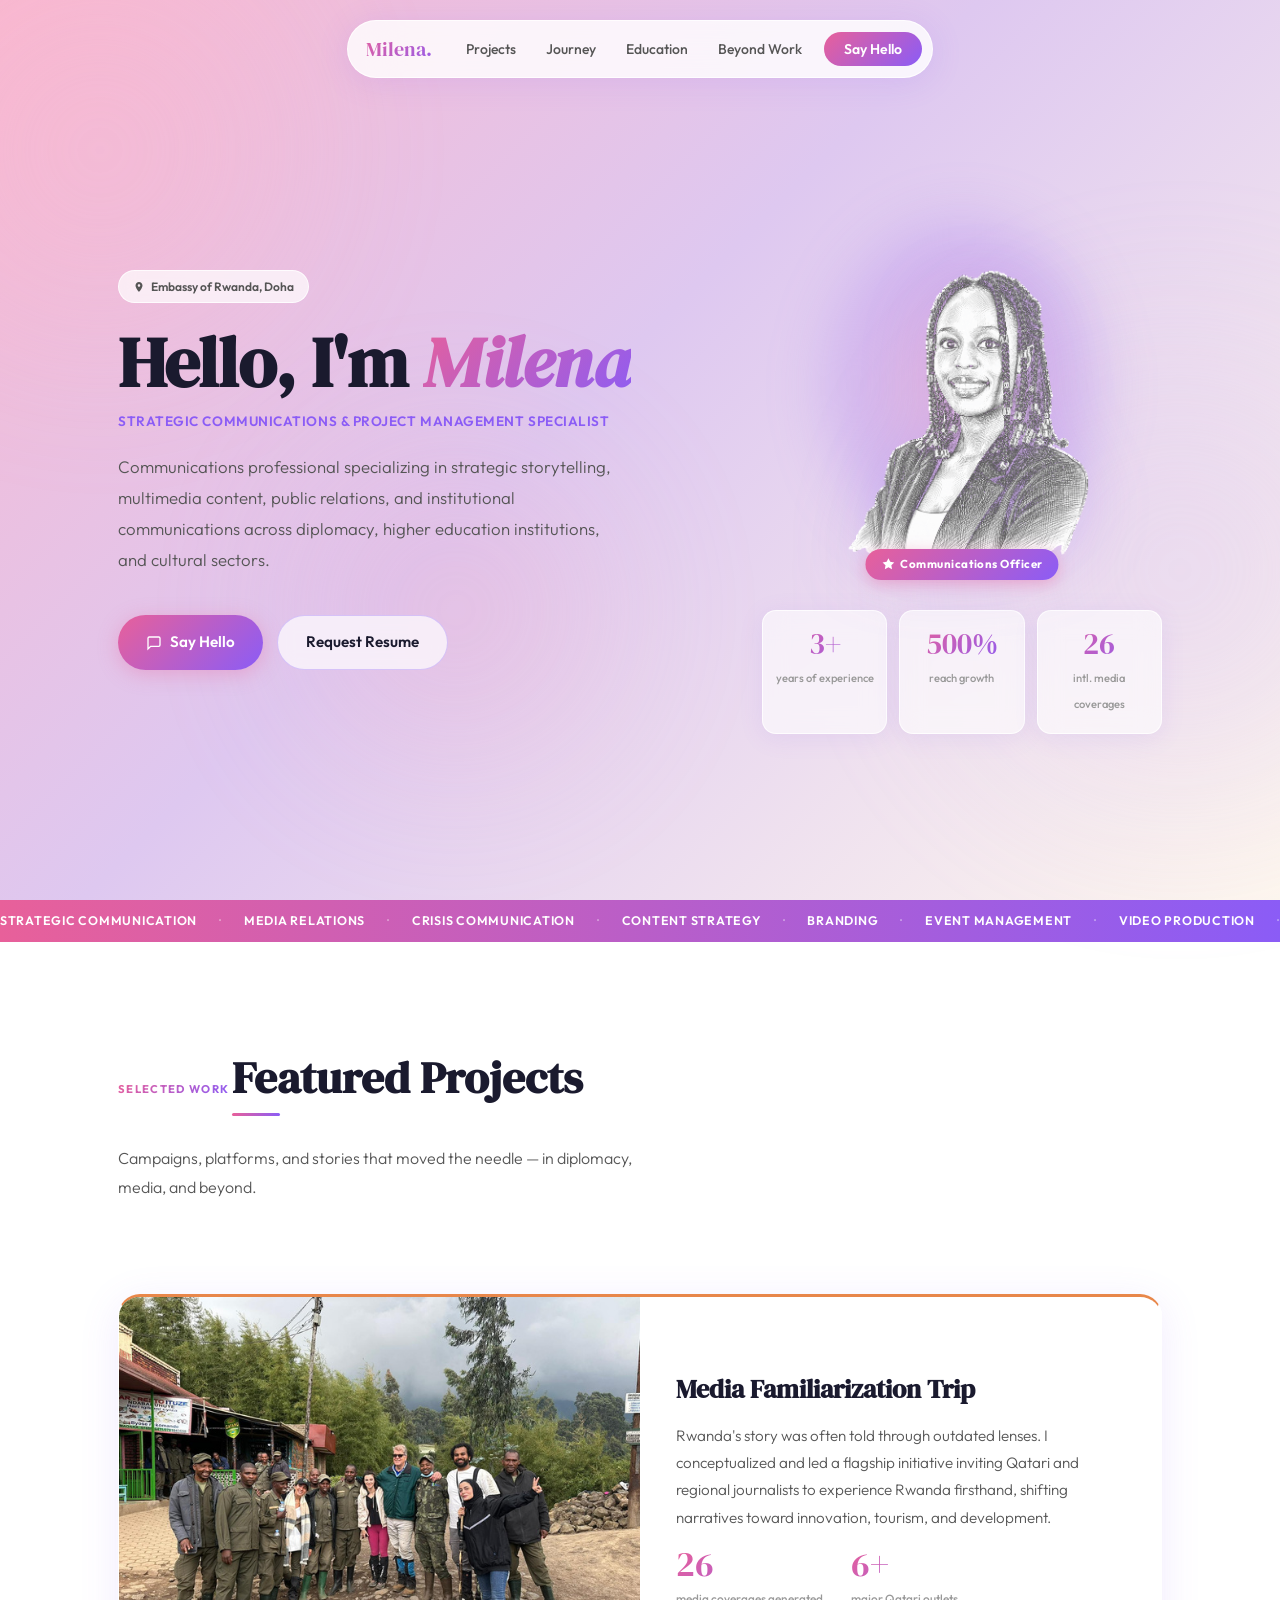
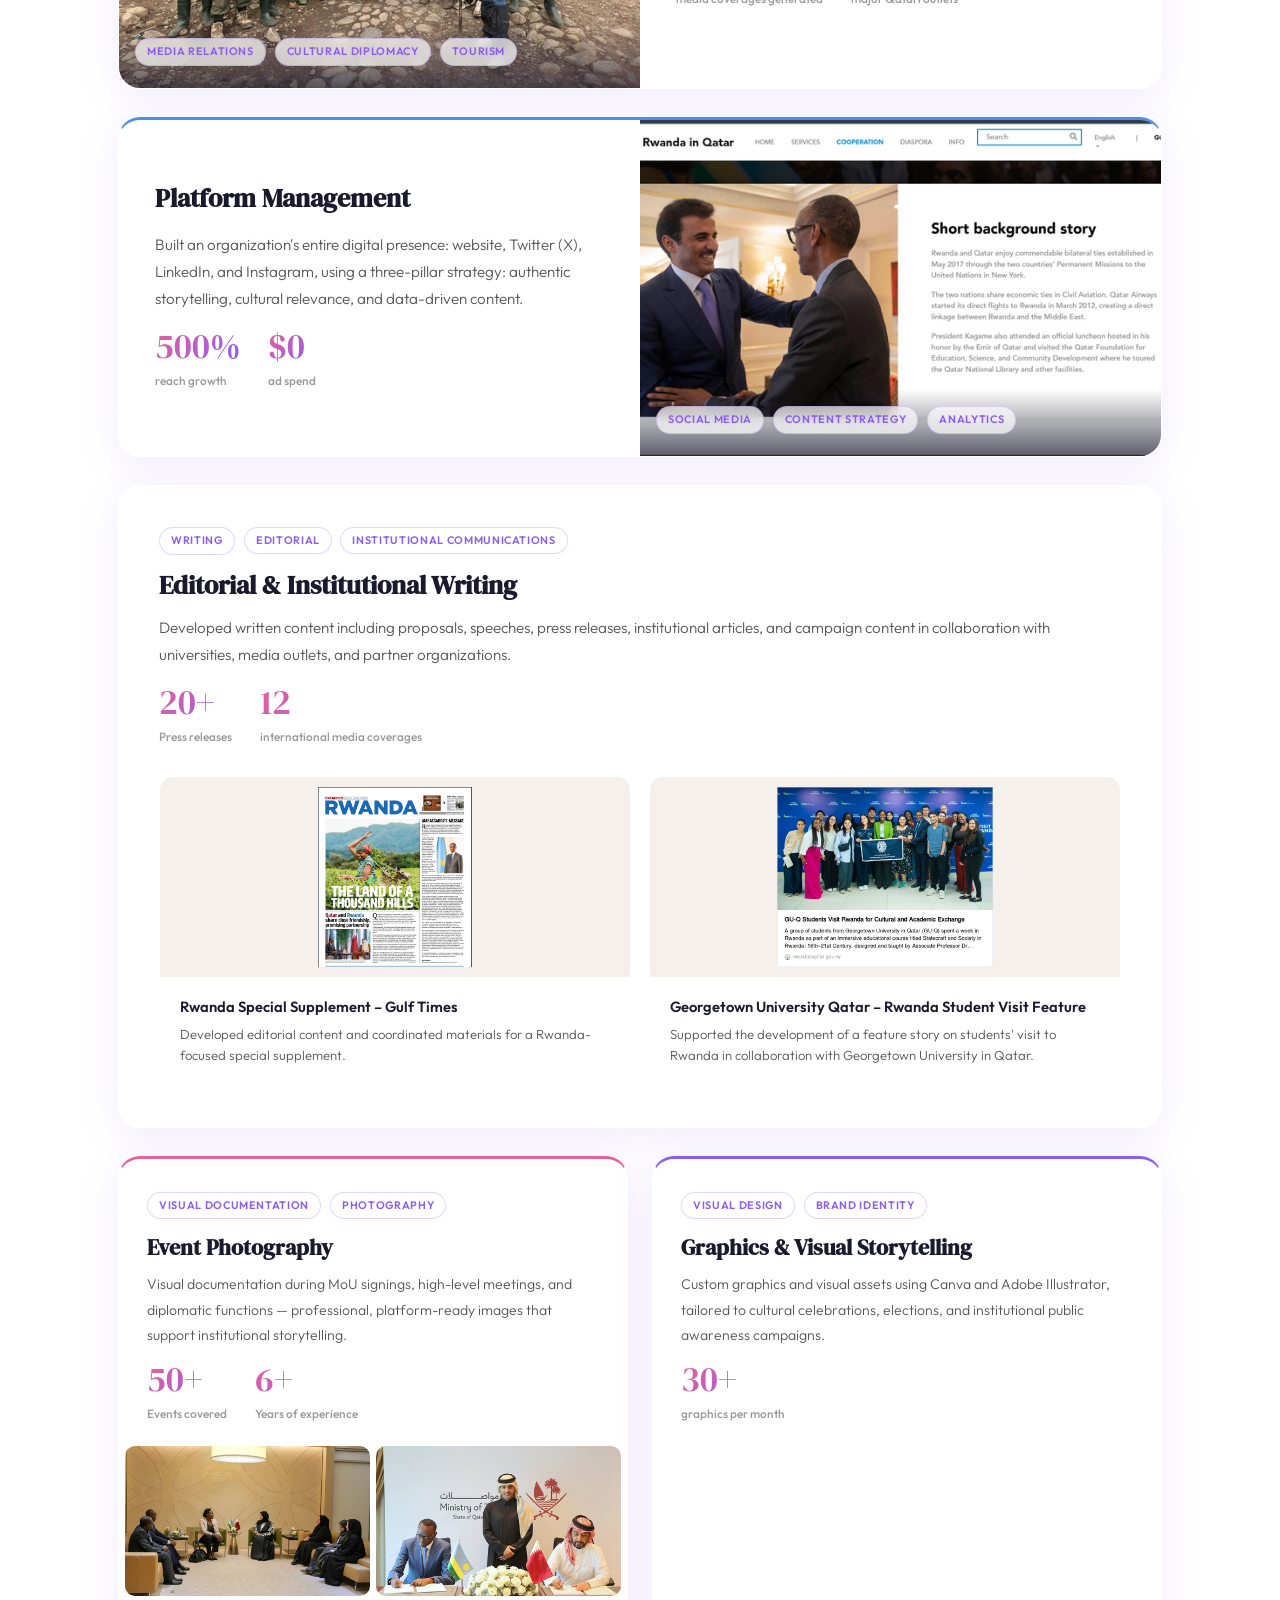
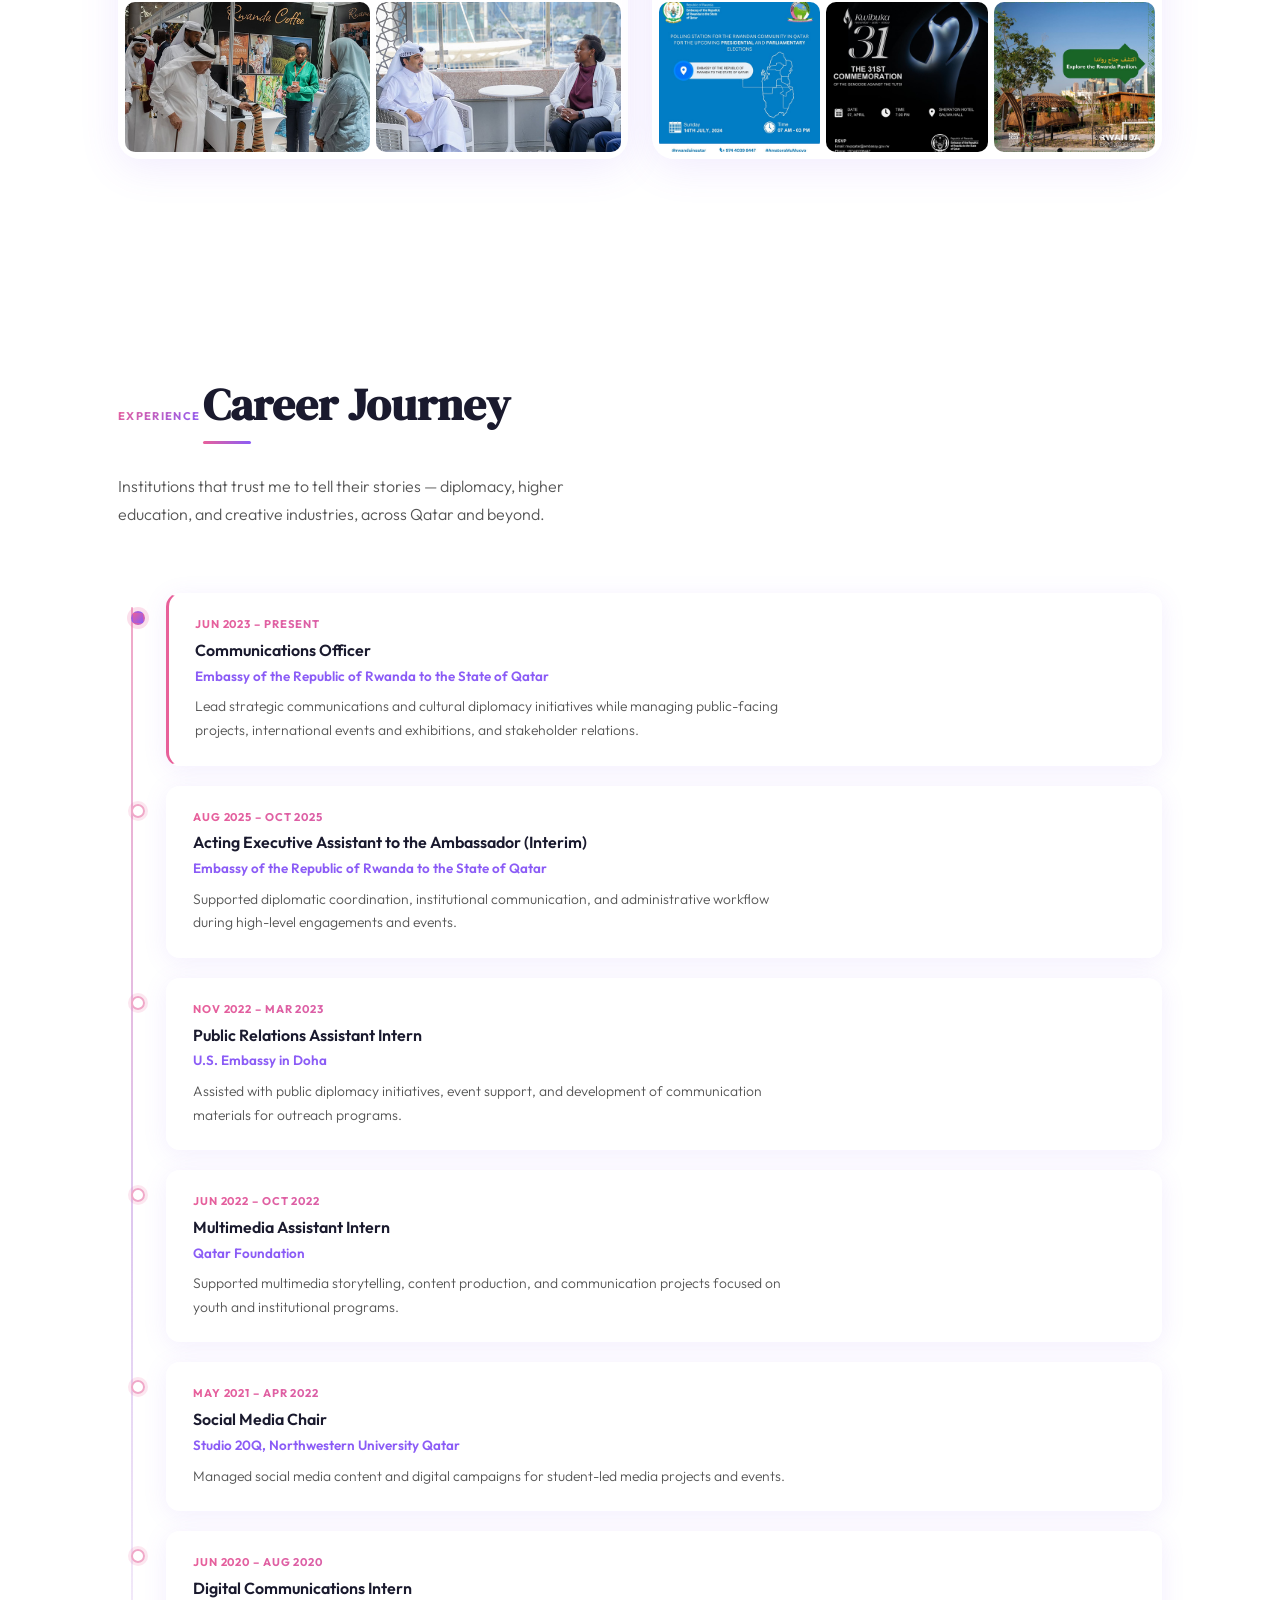
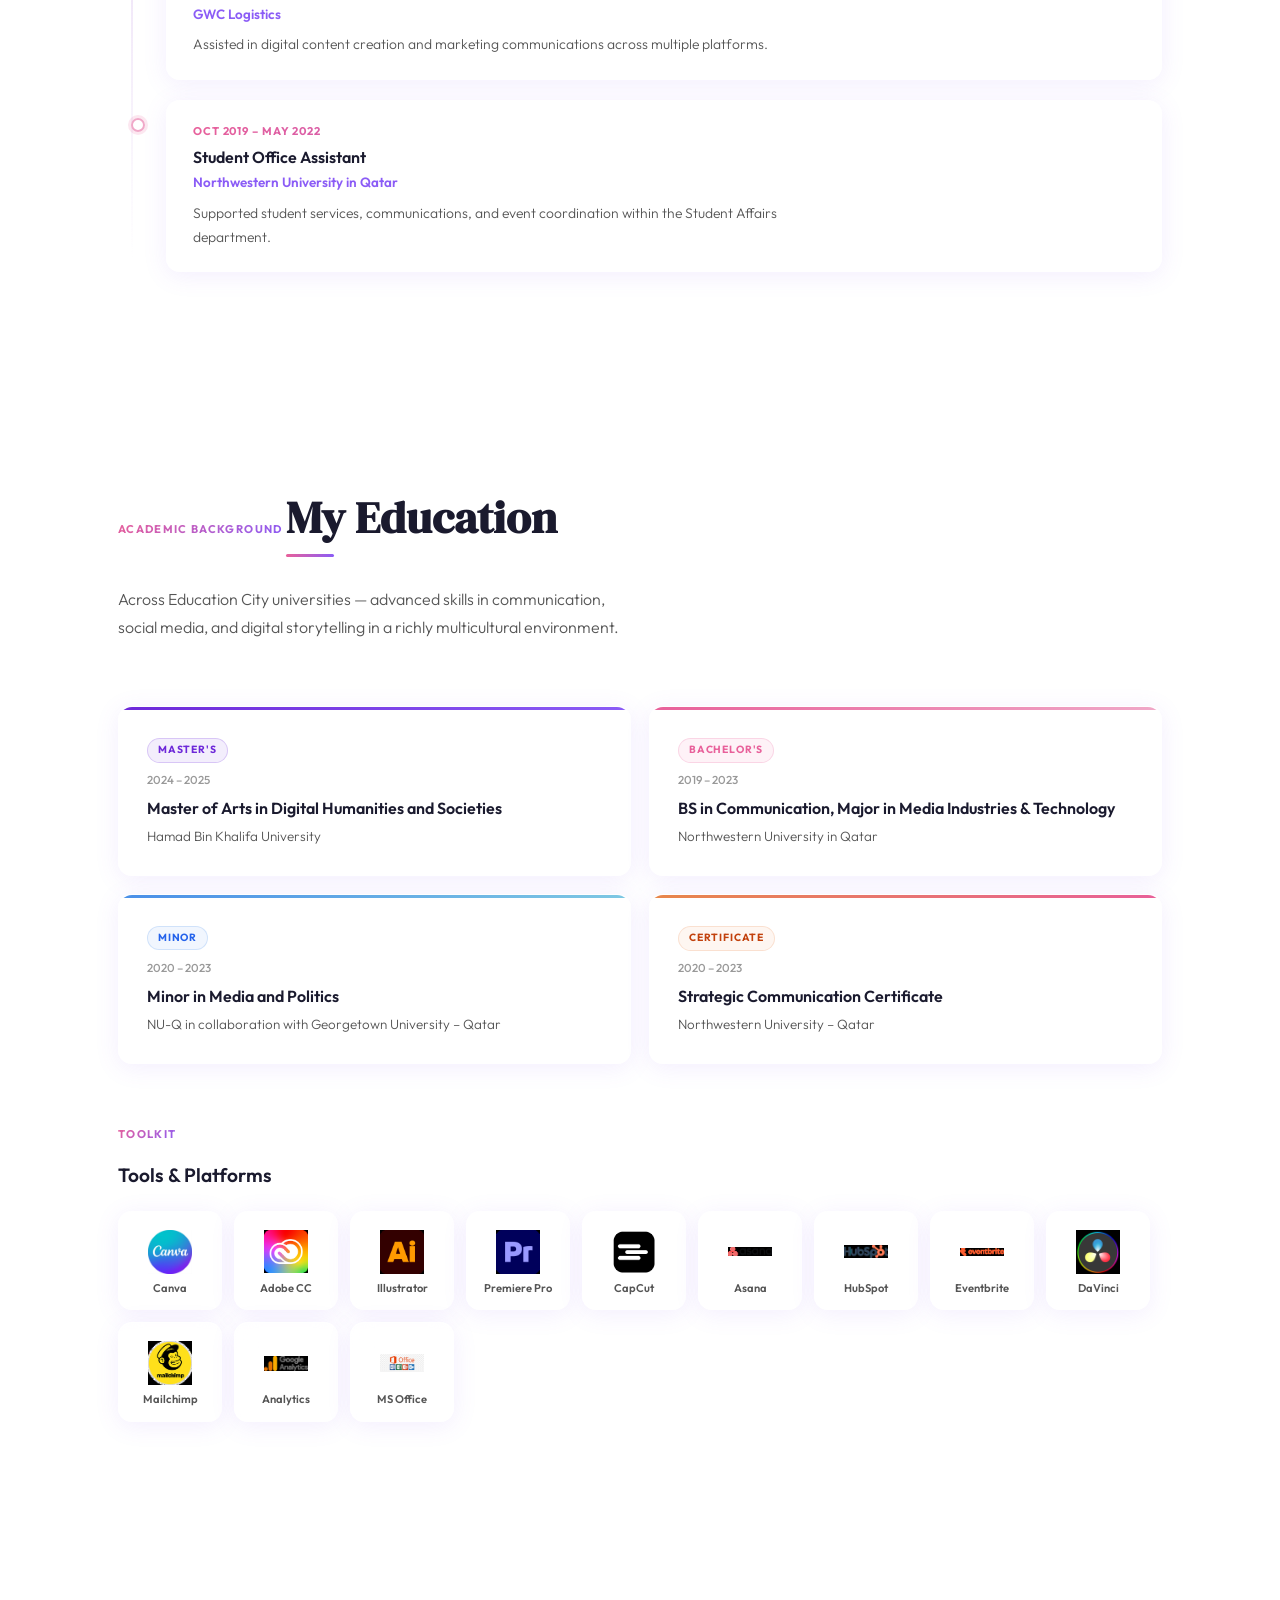
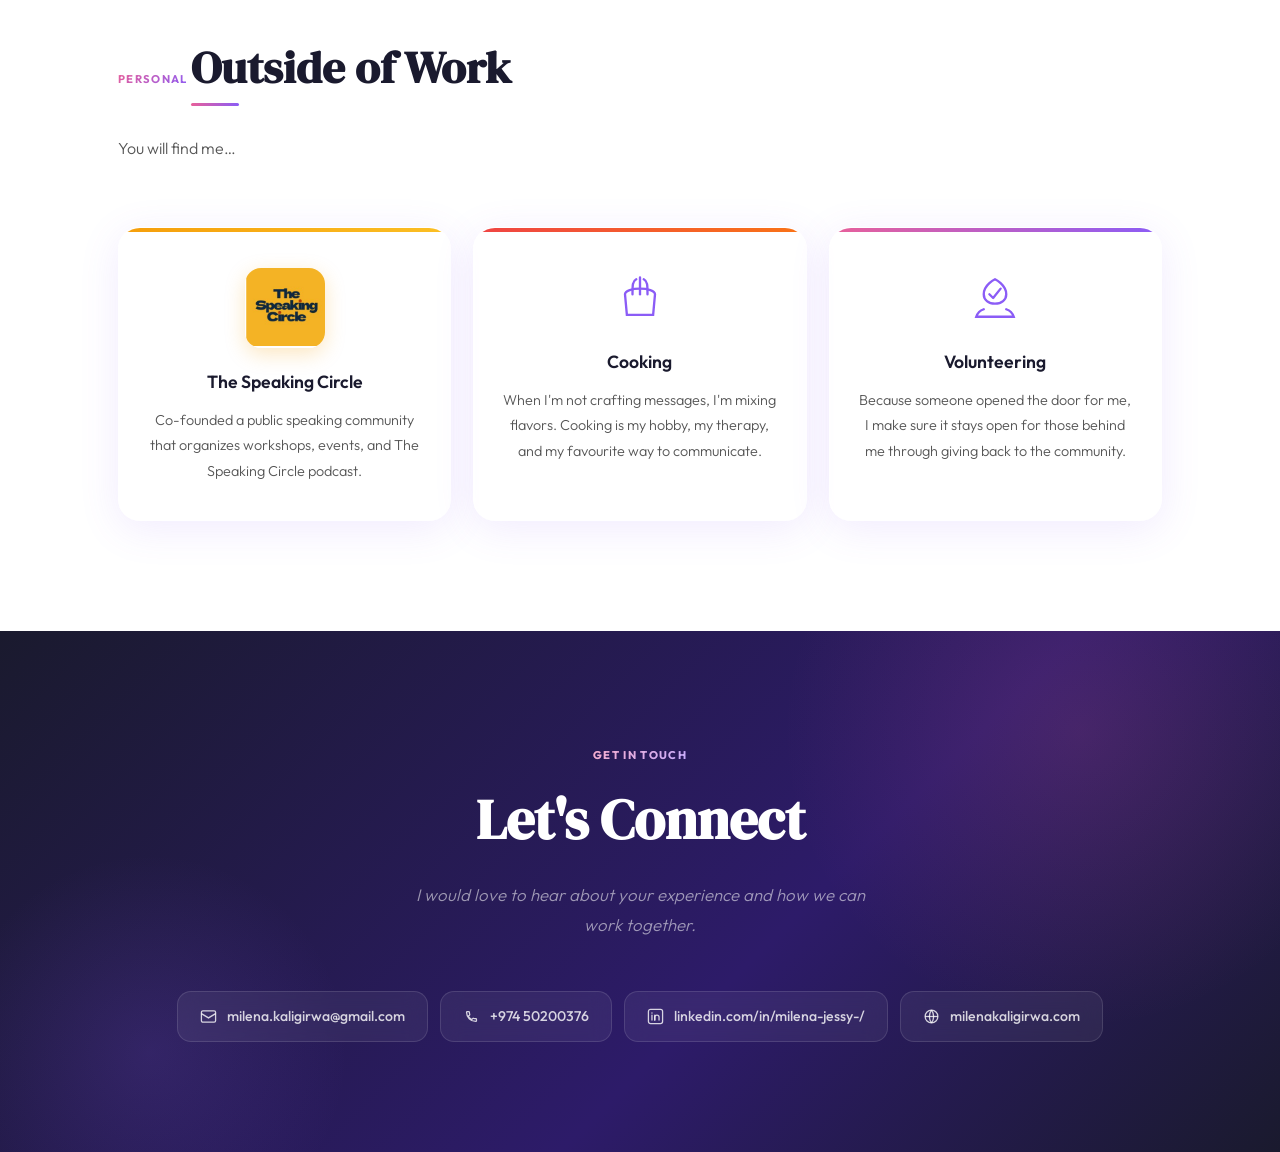
==== commit c6121251: "feat: add Decap CMS + Netlify Identity for no-code editing - _data/content.json — all editable text " ====
--- a/index.html
+++ b/index.html
@@ -8,10 +8,11 @@
   <link rel="preconnect" href="https://fonts.googleapis.com" />
   <link rel="preconnect" href="https://fonts.gstatic.com" crossorigin />
   <link href="https://fonts.googleapis.com/css2?family=DM+Serif+Display:ital@0;1&family=Outfit:wght@300;400;500;600;700&display=swap" rel="stylesheet" />
+  <!-- Netlify Identity for CMS login -->
+  <script src="https://identity.netlify.com/v1/netlify-identity-widget.js"></script>
 </head>
 <body>
 
-  <!-- BACKGROUND ORBS -->
   <div class="orb orb--1" aria-hidden="true"></div>
   <div class="orb orb--2" aria-hidden="true"></div>
   <div class="orb orb--3" aria-hidden="true"></div>
@@ -39,21 +40,20 @@
       <div class="hero__badges">
         <span class="badge badge--location">
           <svg width="12" height="12" viewBox="0 0 24 24" fill="currentColor"><path d="M12 2C8.13 2 5 5.13 5 9c0 5.25 7 13 7 13s7-7.75 7-13c0-3.87-3.13-7-7-7zm0 9.5c-1.38 0-2.5-1.12-2.5-2.5s1.12-2.5 2.5-2.5 2.5 1.12 2.5 2.5-1.12 2.5-2.5 2.5z"/></svg>
-          Embassy of Rwanda, Doha
+          <span data-cms="hero.location">Embassy of Rwanda, Doha</span>
         </span>
       </div>
-      <h1 class="hero__heading">Hello, I'm <em>Milena!</em></h1>
-      <p class="hero__role">Strategic Communications &amp; Project Management Specialist</p>
-      <p class="hero__sub">Communications professional specializing in strategic storytelling, multimedia content, public relations, and institutional communications across diplomacy, higher education institutions, and cultural sectors.</p>
+      <h1 class="hero__heading">Hello, I'm <em data-cms="hero.name">Milena!</em></h1>
+      <p class="hero__role" data-cms="hero.role">Strategic Communications &amp; Project Management Specialist</p>
+      <p class="hero__sub" data-cms="hero.bio">Communications professional specializing in strategic storytelling, multimedia content, public relations, and institutional communications across diplomacy, higher education institutions, and cultural sectors.</p>
       <div class="hero__actions">
         <a href="#contact" class="btn btn--primary">
           <svg width="16" height="16" viewBox="0 0 24 24" fill="none" stroke="currentColor" stroke-width="2"><path d="M21 15a2 2 0 0 1-2 2H7l-4 4V5a2 2 0 0 1 2-2h14a2 2 0 0 1 2 2z"/></svg>
           Say Hello
         </a>
-        <a href="mailto:milena.kaligirwa@gmail.com" class="btn btn--outline">Request Resume</a>
-      </div>
-    </div>
-
+        <a href="#" class="btn btn--outline" id="resume-btn">Request Resume</a>
+      </div>
+    </div>
     <div class="hero__visual">
       <div class="hero__photo-wrap">
         <img src="images/img_00.png" alt="Milena Kaligirwa" class="hero__photo" />
@@ -64,16 +64,16 @@
       </div>
       <div class="hero__stats">
         <div class="stat">
-          <span class="stat__num">3+</span>
-          <span class="stat__label">years of experience</span>
+          <span class="stat__num" data-cms="hero.stat_1_num">3+</span>
+          <span class="stat__label" data-cms="hero.stat_1_label">years of experience</span>
         </div>
         <div class="stat">
-          <span class="stat__num">500%</span>
-          <span class="stat__label">reach growth</span>
+          <span class="stat__num" data-cms="hero.stat_2_num">500%</span>
+          <span class="stat__label" data-cms="hero.stat_2_label">reach growth</span>
         </div>
         <div class="stat">
-          <span class="stat__num">26</span>
-          <span class="stat__label">intl. media coverages</span>
+          <span class="stat__num" data-cms="hero.stat_3_num">26</span>
+          <span class="stat__label" data-cms="hero.stat_3_label">intl. media coverages</span>
         </div>
       </div>
     </div>
@@ -111,10 +111,9 @@
       <div class="section__header">
         <p class="section__label">Selected Work</p>
         <h2 class="section__title">Featured Projects</h2>
-        <p class="section__sub">Campaigns, platforms, and stories that moved the needle — in diplomacy, media, and beyond.</p>
-      </div>
-
-      <!-- Project 1 – Media Trip -->
+        <p class="section__sub" data-cms="projects.section_sub">Campaigns, platforms, and stories that moved the needle — in diplomacy, media, and beyond.</p>
+      </div>
+
       <article class="project project--feature project--media">
         <div class="project__image">
           <img src="images/img_02.jpeg" alt="Media Familiarization Trip in Rwanda" />
@@ -127,22 +126,21 @@
           </div>
         </div>
         <div class="project__text">
-          <h3 class="project__title">Media Familiarization Trip</h3>
-          <p class="project__desc">Rwanda's story was often told through outdated lenses. I conceptualized and led a flagship initiative inviting Qatari and regional journalists to experience Rwanda firsthand, shifting narratives toward innovation, tourism, and development.</p>
+          <h3 class="project__title" data-cms="projects.media_title">Media Familiarization Trip</h3>
+          <p class="project__desc" data-cms="projects.media_desc">Rwanda's story was often told through outdated lenses. I conceptualized and led a flagship initiative inviting Qatari and regional journalists to experience Rwanda firsthand, shifting narratives toward innovation, tourism, and development.</p>
           <div class="project__stats">
             <div class="pstat">
-              <span class="pstat__num">26</span>
-              <span class="pstat__label">media coverages generated</span>
-            </div>
-            <div class="pstat">
-              <span class="pstat__num">6+</span>
-              <span class="pstat__label">major Qatari outlets</span>
+              <span class="pstat__num" data-cms="projects.media_stat_1_num">26</span>
+              <span class="pstat__label" data-cms="projects.media_stat_1_label">media coverages generated</span>
+            </div>
+            <div class="pstat">
+              <span class="pstat__num" data-cms="projects.media_stat_2_num">6+</span>
+              <span class="pstat__label" data-cms="projects.media_stat_2_label">major Qatari outlets</span>
             </div>
           </div>
         </div>
       </article>
 
-      <!-- Project 2 – Platform Management -->
       <article class="project project--feature project--digital project--flip">
         <div class="project__image">
           <img src="images/img_01.png" alt="Rwanda in Qatar website" />
@@ -155,22 +153,21 @@
           </div>
         </div>
         <div class="project__text">
-          <h3 class="project__title">Platform Management</h3>
-          <p class="project__desc">Built an organization's entire digital presence: website, Twitter (X), LinkedIn, and Instagram, using a three-pillar strategy: authentic storytelling, cultural relevance, and data-driven content.</p>
+          <h3 class="project__title" data-cms="projects.platform_title">Platform Management</h3>
+          <p class="project__desc" data-cms="projects.platform_desc">Built an organization's entire digital presence: website, Twitter (X), LinkedIn, and Instagram, using a three-pillar strategy: authentic storytelling, cultural relevance, and data-driven content.</p>
           <div class="project__stats">
             <div class="pstat">
-              <span class="pstat__num">500%</span>
-              <span class="pstat__label">reach growth</span>
-            </div>
-            <div class="pstat">
-              <span class="pstat__num">$0</span>
-              <span class="pstat__label">ad spend</span>
+              <span class="pstat__num" data-cms="projects.platform_stat_1_num">500%</span>
+              <span class="pstat__label" data-cms="projects.platform_stat_1_label">reach growth</span>
+            </div>
+            <div class="pstat">
+              <span class="pstat__num" data-cms="projects.platform_stat_2_num">$0</span>
+              <span class="pstat__label" data-cms="projects.platform_stat_2_label">ad spend</span>
             </div>
           </div>
         </div>
       </article>
 
-      <!-- Project 3 – Editorial -->
       <article class="project project--editorial">
         <div class="project__editorial-top">
           <div class="project__meta-tags">
@@ -178,60 +175,54 @@
             <span class="tag">Editorial</span>
             <span class="tag">Institutional Communications</span>
           </div>
-          <h3 class="project__title">Editorial &amp; Institutional Writing</h3>
-          <p class="project__desc">Developed written content including proposals, speeches, press releases, institutional articles, and campaign content in collaboration with universities, media outlets, and partner organizations.</p>
+          <h3 class="project__title" data-cms="projects.editorial_title">Editorial &amp; Institutional Writing</h3>
+          <p class="project__desc" data-cms="projects.editorial_desc">Developed written content including proposals, speeches, press releases, institutional articles, and campaign content in collaboration with universities, media outlets, and partner organizations.</p>
           <div class="project__stats">
             <div class="pstat">
-              <span class="pstat__num">20+</span>
-              <span class="pstat__label">Press releases</span>
-            </div>
-            <div class="pstat">
-              <span class="pstat__num">12</span>
-              <span class="pstat__label">international media coverages</span>
+              <span class="pstat__num" data-cms="projects.editorial_stat_1_num">20+</span>
+              <span class="pstat__label" data-cms="projects.editorial_stat_1_label">Press releases</span>
+            </div>
+            <div class="pstat">
+              <span class="pstat__num" data-cms="projects.editorial_stat_2_num">12</span>
+              <span class="pstat__label" data-cms="projects.editorial_stat_2_label">international media coverages</span>
             </div>
           </div>
         </div>
         <div class="editorial__cards">
           <div class="editorial__card">
-            <div class="editorial__card-img">
-              <img src="images/img_03.png" alt="Rwanda Special Supplement – Gulf Times" />
-            </div>
+            <div class="editorial__card-img"><img src="images/img_03.png" alt="Rwanda Special Supplement" /></div>
             <div class="editorial__card-body">
-              <h4>Rwanda Special Supplement – Gulf Times</h4>
-              <p>Developed editorial content and coordinated materials for a Rwanda-focused special supplement.</p>
+              <h4 data-cms="projects.rwanda_card_title">Rwanda Special Supplement – Gulf Times</h4>
+              <p data-cms="projects.rwanda_card_desc">Developed editorial content and coordinated materials for a Rwanda-focused special supplement.</p>
             </div>
           </div>
           <div class="editorial__card">
-            <div class="editorial__card-img">
-              <img src="images/img_04.png" alt="Georgetown University Qatar – Rwanda Student Visit Feature" />
-            </div>
+            <div class="editorial__card-img"><img src="images/img_04.png" alt="Georgetown University Qatar Feature" /></div>
             <div class="editorial__card-body">
-              <h4>Georgetown University Qatar – Rwanda Student Visit Feature</h4>
-              <p>Supported the development of a feature story on students' visit to Rwanda in collaboration with Georgetown University in Qatar.</p>
+              <h4 data-cms="projects.georgetown_card_title">Georgetown University Qatar – Rwanda Student Visit Feature</h4>
+              <p data-cms="projects.georgetown_card_desc">Supported the development of a feature story on students' visit to Rwanda in collaboration with Georgetown University in Qatar.</p>
             </div>
           </div>
         </div>
       </article>
 
-      <!-- Projects row: Photography + Graphics -->
       <div class="projects__row">
-
         <article class="project project--card project--photo">
           <div class="project__card-header">
             <div class="project__meta-tags">
               <span class="tag">Visual Documentation</span>
               <span class="tag">Photography</span>
             </div>
-            <h3 class="project__title">Event Photography</h3>
-            <p class="project__desc">Visual documentation during MoU signings, high-level meetings, and diplomatic functions — professional, platform-ready images that support institutional storytelling.</p>
+            <h3 class="project__title" data-cms="projects.photo_title">Event Photography</h3>
+            <p class="project__desc" data-cms="projects.photo_desc">Visual documentation during MoU signings, high-level meetings, and diplomatic functions — professional, platform-ready images that support institutional storytelling.</p>
             <div class="project__stats">
               <div class="pstat">
-                <span class="pstat__num">50+</span>
-                <span class="pstat__label">Events covered</span>
+                <span class="pstat__num" data-cms="projects.photo_stat_1_num">50+</span>
+                <span class="pstat__label" data-cms="projects.photo_stat_1_label">Events covered</span>
               </div>
               <div class="pstat">
-                <span class="pstat__num">6+</span>
-                <span class="pstat__label">Years of experience</span>
+                <span class="pstat__num" data-cms="projects.photo_stat_2_num">6+</span>
+                <span class="pstat__label" data-cms="projects.photo_stat_2_label">Years of experience</span>
               </div>
             </div>
           </div>
@@ -249,12 +240,12 @@
               <span class="tag">Visual Design</span>
               <span class="tag">Brand Identity</span>
             </div>
-            <h3 class="project__title">Graphics &amp; Visual Storytelling</h3>
-            <p class="project__desc">Custom graphics and visual assets using Canva and Adobe Illustrator, tailored to cultural celebrations, elections, and institutional public awareness campaigns.</p>
+            <h3 class="project__title" data-cms="projects.graphics_title">Graphics &amp; Visual Storytelling</h3>
+            <p class="project__desc" data-cms="projects.graphics_desc">Custom graphics and visual assets using Canva and Adobe Illustrator, tailored to cultural celebrations, elections, and institutional public awareness campaigns.</p>
             <div class="project__stats">
               <div class="pstat">
-                <span class="pstat__num">30+</span>
-                <span class="pstat__label">graphics per month</span>
+                <span class="pstat__num" data-cms="projects.graphics_stat_1_num">30+</span>
+                <span class="pstat__label" data-cms="projects.graphics_stat_1_label">graphics per month</span>
               </div>
             </div>
           </div>
@@ -264,7 +255,6 @@
             <div class="graphics__cell"><img src="images/img_11.jpeg" alt="Rwanda Pavilion Expo 2023" /></div>
           </div>
         </article>
-
       </div>
     </div>
   </section>
@@ -275,81 +265,72 @@
       <div class="section__header">
         <p class="section__label">Experience</p>
         <h2 class="section__title">Career Journey</h2>
-        <p class="section__sub">Institutions that trust me to tell their stories — diplomacy, higher education, and creative industries, across Qatar and beyond.</p>
-      </div>
-
+        <p class="section__sub" data-cms="journey.section_sub">Institutions that trust me to tell their stories — diplomacy, higher education, and creative industries, across Qatar and beyond.</p>
+      </div>
       <div class="timeline">
-
         <div class="timeline__item timeline__item--active">
           <div class="timeline__dot"></div>
           <div class="timeline__card">
-            <span class="timeline__date">JUN 2023 – PRESENT</span>
-            <h3 class="timeline__role">Communications Officer</h3>
-            <p class="timeline__org">Embassy of the Republic of Rwanda to the State of Qatar</p>
-            <p class="timeline__desc">Lead strategic communications and cultural diplomacy initiatives while managing public-facing projects, international events and exhibitions, and stakeholder relations.</p>
-          </div>
-        </div>
-
-        <div class="timeline__item">
-          <div class="timeline__dot"></div>
-          <div class="timeline__card">
-            <span class="timeline__date">AUG 2025 – OCT 2025</span>
-            <h3 class="timeline__role">Acting Executive Assistant to the Ambassador <em>(Interim)</em></h3>
-            <p class="timeline__org">Embassy of the Republic of Rwanda to the State of Qatar</p>
-            <p class="timeline__desc">Supported diplomatic coordination, institutional communication, and administrative workflow during high-level engagements and events.</p>
-          </div>
-        </div>
-
-        <div class="timeline__item">
-          <div class="timeline__dot"></div>
-          <div class="timeline__card">
-            <span class="timeline__date">NOV 2022 – MAR 2023</span>
-            <h3 class="timeline__role">Public Relations Assistant Intern</h3>
-            <p class="timeline__org">U.S. Embassy in Doha</p>
-            <p class="timeline__desc">Assisted with public diplomacy initiatives, event support, and development of communication materials for outreach programs.</p>
-          </div>
-        </div>
-
-        <div class="timeline__item">
-          <div class="timeline__dot"></div>
-          <div class="timeline__card">
-            <span class="timeline__date">JUN 2022 – OCT 2022</span>
-            <h3 class="timeline__role">Multimedia Assistant Intern</h3>
-            <p class="timeline__org">Qatar Foundation</p>
-            <p class="timeline__desc">Supported multimedia storytelling, content production, and communication projects focused on youth and institutional programs.</p>
-          </div>
-        </div>
-
-        <div class="timeline__item">
-          <div class="timeline__dot"></div>
-          <div class="timeline__card">
-            <span class="timeline__date">MAY 2021 – APR 2022</span>
-            <h3 class="timeline__role">Social Media Chair</h3>
-            <p class="timeline__org">Studio 20Q, Northwestern University Qatar</p>
-            <p class="timeline__desc">Managed social media content and digital campaigns for student-led media projects and events.</p>
-          </div>
-        </div>
-
-        <div class="timeline__item">
-          <div class="timeline__dot"></div>
-          <div class="timeline__card">
-            <span class="timeline__date">JUN 2020 – AUG 2020</span>
-            <h3 class="timeline__role">Digital Communications Intern</h3>
-            <p class="timeline__org">GWC Logistics</p>
-            <p class="timeline__desc">Assisted in digital content creation and marketing communications across multiple platforms.</p>
-          </div>
-        </div>
-
-        <div class="timeline__item">
-          <div class="timeline__dot"></div>
-          <div class="timeline__card">
-            <span class="timeline__date">OCT 2019 – MAY 2022</span>
-            <h3 class="timeline__role">Student Office Assistant</h3>
-            <p class="timeline__org">Northwestern University in Qatar</p>
-            <p class="timeline__desc">Supported student services, communications, and event coordination within the Student Affairs department.</p>
-          </div>
-        </div>
-
+            <span class="timeline__date" data-cms="journey.job_1_date">JUN 2023 – PRESENT</span>
+            <h3 class="timeline__role" data-cms="journey.job_1_role">Communications Officer</h3>
+            <p class="timeline__org" data-cms="journey.job_1_org">Embassy of the Republic of Rwanda to the State of Qatar</p>
+            <p class="timeline__desc" data-cms="journey.job_1_desc">Lead strategic communications and cultural diplomacy initiatives while managing public-facing projects, international events and exhibitions, and stakeholder relations.</p>
+          </div>
+        </div>
+        <div class="timeline__item">
+          <div class="timeline__dot"></div>
+          <div class="timeline__card">
+            <span class="timeline__date" data-cms="journey.job_2_date">AUG 2025 – OCT 2025</span>
+            <h3 class="timeline__role" data-cms="journey.job_2_role">Acting Executive Assistant to the Ambassador (Interim)</h3>
+            <p class="timeline__org" data-cms="journey.job_2_org">Embassy of the Republic of Rwanda to the State of Qatar</p>
+            <p class="timeline__desc" data-cms="journey.job_2_desc">Supported diplomatic coordination, institutional communication, and administrative workflow during high-level engagements and events.</p>
+          </div>
+        </div>
+        <div class="timeline__item">
+          <div class="timeline__dot"></div>
+          <div class="timeline__card">
+            <span class="timeline__date" data-cms="journey.job_3_date">NOV 2022 – MAR 2023</span>
+            <h3 class="timeline__role" data-cms="journey.job_3_role">Public Relations Assistant Intern</h3>
+            <p class="timeline__org" data-cms="journey.job_3_org">U.S. Embassy in Doha</p>
+            <p class="timeline__desc" data-cms="journey.job_3_desc">Assisted with public diplomacy initiatives, event support, and development of communication materials for outreach programs.</p>
+          </div>
+        </div>
+        <div class="timeline__item">
+          <div class="timeline__dot"></div>
+          <div class="timeline__card">
+            <span class="timeline__date" data-cms="journey.job_4_date">JUN 2022 – OCT 2022</span>
+            <h3 class="timeline__role" data-cms="journey.job_4_role">Multimedia Assistant Intern</h3>
+            <p class="timeline__org" data-cms="journey.job_4_org">Qatar Foundation</p>
+            <p class="timeline__desc" data-cms="journey.job_4_desc">Supported multimedia storytelling, content production, and communication projects focused on youth and institutional programs.</p>
+          </div>
+        </div>
+        <div class="timeline__item">
+          <div class="timeline__dot"></div>
+          <div class="timeline__card">
+            <span class="timeline__date" data-cms="journey.job_5_date">MAY 2021 – APR 2022</span>
+            <h3 class="timeline__role" data-cms="journey.job_5_role">Social Media Chair</h3>
+            <p class="timeline__org" data-cms="journey.job_5_org">Studio 20Q, Northwestern University Qatar</p>
+            <p class="timeline__desc" data-cms="journey.job_5_desc">Managed social media content and digital campaigns for student-led media projects and events.</p>
+          </div>
+        </div>
+        <div class="timeline__item">
+          <div class="timeline__dot"></div>
+          <div class="timeline__card">
+            <span class="timeline__date" data-cms="journey.job_6_date">JUN 2020 – AUG 2020</span>
+            <h3 class="timeline__role" data-cms="journey.job_6_role">Digital Communications Intern</h3>
+            <p class="timeline__org" data-cms="journey.job_6_org">GWC Logistics</p>
+            <p class="timeline__desc" data-cms="journey.job_6_desc">Assisted in digital content creation and marketing communications across multiple platforms.</p>
+          </div>
+        </div>
+        <div class="timeline__item">
+          <div class="timeline__dot"></div>
+          <div class="timeline__card">
+            <span class="timeline__date" data-cms="journey.job_7_date">OCT 2019 – MAY 2022</span>
+            <h3 class="timeline__role" data-cms="journey.job_7_role">Student Office Assistant</h3>
+            <p class="timeline__org" data-cms="journey.job_7_org">Northwestern University in Qatar</p>
+            <p class="timeline__desc" data-cms="journey.job_7_desc">Supported student services, communications, and event coordination within the Student Affairs department.</p>
+          </div>
+        </div>
       </div>
     </div>
   </section>
@@ -360,37 +341,34 @@
       <div class="section__header">
         <p class="section__label">Academic Background</p>
         <h2 class="section__title">My Education</h2>
-        <p class="section__sub">Across Education City universities — advanced skills in communication, social media, and digital storytelling in a richly multicultural environment.</p>
-      </div>
-
+        <p class="section__sub" data-cms="education.section_sub">Across Education City universities — advanced skills in communication, social media, and digital storytelling in a richly multicultural environment.</p>
+      </div>
       <div class="edu__grid">
         <div class="edu__card edu__card--masters">
           <span class="edu__badge">Master's</span>
-          <span class="edu__year">2024 – 2025</span>
-          <h3 class="edu__degree">Master of Arts in Digital Humanities and Societies</h3>
-          <p class="edu__school">Hamad Bin Khalifa University</p>
+          <span class="edu__year" data-cms="education.deg_1_year">2024 – 2025</span>
+          <h3 class="edu__degree" data-cms="education.deg_1_title">Master of Arts in Digital Humanities and Societies</h3>
+          <p class="edu__school" data-cms="education.deg_1_school">Hamad Bin Khalifa University</p>
         </div>
         <div class="edu__card edu__card--bachelors">
           <span class="edu__badge">Bachelor's</span>
-          <span class="edu__year">2019 – 2023</span>
-          <h3 class="edu__degree">BS in Communication, Major in Media Industries &amp; Technology</h3>
-          <p class="edu__school">Northwestern University in Qatar</p>
+          <span class="edu__year" data-cms="education.deg_2_year">2019 – 2023</span>
+          <h3 class="edu__degree" data-cms="education.deg_2_title">BS in Communication, Major in Media Industries &amp; Technology</h3>
+          <p class="edu__school" data-cms="education.deg_2_school">Northwestern University in Qatar</p>
         </div>
         <div class="edu__card edu__card--minor">
           <span class="edu__badge">Minor</span>
-          <span class="edu__year">2020 – 2023</span>
-          <h3 class="edu__degree">Minor in Media and Politics</h3>
-          <p class="edu__school">NU-Q in collaboration with Georgetown University – Qatar</p>
+          <span class="edu__year" data-cms="education.deg_3_year">2020 – 2023</span>
+          <h3 class="edu__degree" data-cms="education.deg_3_title">Minor in Media and Politics</h3>
+          <p class="edu__school" data-cms="education.deg_3_school">NU-Q in collaboration with Georgetown University – Qatar</p>
         </div>
         <div class="edu__card edu__card--cert">
           <span class="edu__badge">Certificate</span>
-          <span class="edu__year">2020 – 2023</span>
-          <h3 class="edu__degree">Strategic Communication Certificate</h3>
-          <p class="edu__school">Northwestern University – Qatar</p>
-        </div>
-      </div>
-
-      <!-- Tools -->
+          <span class="edu__year" data-cms="education.deg_4_year">2020 – 2023</span>
+          <h3 class="edu__degree" data-cms="education.deg_4_title">Strategic Communication Certificate</h3>
+          <p class="edu__school" data-cms="education.deg_4_school">Northwestern University – Qatar</p>
+        </div>
+      </div>
       <div class="tools">
         <p class="section__label" style="margin-bottom:16px">Toolkit</p>
         <h3 class="tools__title">Tools &amp; Platforms</h3>
@@ -420,39 +398,25 @@
         <h2 class="section__title">Outside of Work</h2>
         <p class="section__sub">You will find me…</p>
       </div>
-
       <div class="beyond__grid">
         <div class="beyond__card beyond__card--speaking">
-          <div class="beyond__logo">
-            <img src="images/img_25.png" alt="The Speaking Circle" />
-          </div>
+          <div class="beyond__logo"><img src="images/img_25.png" alt="The Speaking Circle" /></div>
           <h3>The Speaking Circle</h3>
-          <p>Co-founded a public speaking community that organizes workshops, events, and The Speaking Circle podcast.</p>
-        </div>
-
+          <p data-cms="beyond.speaking_desc">Co-founded a public speaking community that organizes workshops, events, and The Speaking Circle podcast.</p>
+        </div>
         <div class="beyond__card beyond__card--cooking">
           <div class="beyond__icon">
-            <svg viewBox="0 0 64 64" fill="none" xmlns="http://www.w3.org/2000/svg">
-              <path d="M16 28 C16 20 48 20 48 28 L46 50 H18 Z" stroke="currentColor" stroke-width="2.5" fill="none"/>
-              <path d="M24 28 C24 18 24 14 28 12" stroke="currentColor" stroke-width="2.5" stroke-linecap="round"/>
-              <path d="M32 28 C32 18 32 14 32 10" stroke="currentColor" stroke-width="2.5" stroke-linecap="round"/>
-              <path d="M40 28 C40 18 40 14 36 12" stroke="currentColor" stroke-width="2.5" stroke-linecap="round"/>
-            </svg>
+            <svg viewBox="0 0 64 64" fill="none"><path d="M16 28 C16 20 48 20 48 28 L46 50 H18 Z" stroke="currentColor" stroke-width="2.5" fill="none"/><path d="M24 28 C24 18 24 14 28 12" stroke="currentColor" stroke-width="2.5" stroke-linecap="round"/><path d="M32 28 C32 18 32 14 32 10" stroke="currentColor" stroke-width="2.5" stroke-linecap="round"/><path d="M40 28 C40 18 40 14 36 12" stroke="currentColor" stroke-width="2.5" stroke-linecap="round"/></svg>
           </div>
           <h3>Cooking</h3>
-          <p>When I'm not crafting messages, I'm mixing flavors. Cooking is my hobby, my therapy, and my favourite way to communicate.</p>
-        </div>
-
+          <p data-cms="beyond.cooking_desc">When I'm not crafting messages, I'm mixing flavors. Cooking is my hobby, my therapy, and my favourite way to communicate.</p>
+        </div>
         <div class="beyond__card beyond__card--volunteering">
           <div class="beyond__icon">
-            <svg viewBox="0 0 64 64" fill="none" xmlns="http://www.w3.org/2000/svg">
-              <path d="M32 12 C32 12 20 18 20 28 C20 34 25 38 32 38 C39 38 44 34 44 28 C44 18 32 12 32 12Z" stroke="currentColor" stroke-width="2.5" fill="none"/>
-              <path d="M20 44 C20 44 14 46 12 52 L52 52 C50 46 44 44 44 44" stroke="currentColor" stroke-width="2.5" stroke-linecap="round"/>
-              <path d="M26 28 L30 32 L38 22" stroke="currentColor" stroke-width="2.5" stroke-linecap="round" stroke-linejoin="round"/>
-            </svg>
+            <svg viewBox="0 0 64 64" fill="none"><path d="M32 12 C32 12 20 18 20 28 C20 34 25 38 32 38 C39 38 44 34 44 28 C44 18 32 12 32 12Z" stroke="currentColor" stroke-width="2.5" fill="none"/><path d="M20 44 C20 44 14 46 12 52 L52 52 C50 46 44 44 44 44" stroke="currentColor" stroke-width="2.5" stroke-linecap="round"/><path d="M26 28 L30 32 L38 22" stroke="currentColor" stroke-width="2.5" stroke-linecap="round" stroke-linejoin="round"/></svg>
           </div>
           <h3>Volunteering</h3>
-          <p>Because someone opened the door for me, I make sure it stays open for those behind me through giving back to the community.</p>
+          <p data-cms="beyond.volunteering_desc">Because someone opened the door for me, I make sure it stays open for those behind me through giving back to the community.</p>
         </div>
       </div>
     </div>
@@ -464,21 +428,21 @@
       <div class="contact__inner">
         <p class="section__label contact__label">Get in Touch</p>
         <h2 class="contact__title">Let's Connect</h2>
-        <p class="contact__quote">"I would love to hear about your experience and how we can work together."</p>
+        <p class="contact__quote" data-cms="contact.quote">"I would love to hear about your experience and how we can work together."</p>
         <div class="contact__links">
-          <a href="mailto:milena.kaligirwa@gmail.com" class="contact__link">
+          <a class="contact__link" id="contact-email">
             <svg viewBox="0 0 24 24" fill="none"><rect x="2" y="4" width="20" height="16" rx="2" stroke="currentColor" stroke-width="1.8"/><path d="M2 8 L12 14 L22 8" stroke="currentColor" stroke-width="1.8"/></svg>
-            milena.kaligirwa@gmail.com
+            <span data-cms="contact.email">milena.kaligirwa@gmail.com</span>
           </a>
-          <a href="tel:+97450200376" class="contact__link">
+          <a class="contact__link" id="contact-phone">
             <svg viewBox="0 0 24 24" fill="none"><path d="M6.6 10.8C7.8 13.2 9.8 15.2 12.2 16.4L14 14.6C14.2 14.4 14.6 14.4 14.9 14.5C15.9 14.8 17 15 18 15C18.6 15 19 15.4 19 16V18C19 18.6 18.6 19 18 19C10.8 19 5 13.2 5 6C5 5.4 5.4 5 6 5H8C8.6 5 9 5.4 9 6C9 7 9.2 8 9.5 9C9.6 9.4 9.5 9.8 9.3 10L7.4 11.9C7.2 11.6 6.9 11.2 6.6 10.8Z" stroke="currentColor" stroke-width="1.8" fill="none"/></svg>
-            +974 50200376
+            <span data-cms="contact.phone">+974 50200376</span>
           </a>
-          <a href="https://www.linkedin.com/in/milena-jessy-/" target="_blank" rel="noopener" class="contact__link">
+          <a class="contact__link" id="contact-linkedin" target="_blank" rel="noopener">
             <svg viewBox="0 0 24 24" fill="none"><rect x="2" y="2" width="20" height="20" rx="3" stroke="currentColor" stroke-width="1.8"/><path d="M7 10V17" stroke="currentColor" stroke-width="1.8" stroke-linecap="round"/><circle cx="7" cy="7" r="1" fill="currentColor"/><path d="M11 17V13C11 11.3 12.3 10 14 10C15.7 10 17 11.3 17 13V17" stroke="currentColor" stroke-width="1.8" stroke-linecap="round"/><path d="M11 10V17" stroke="currentColor" stroke-width="1.8" stroke-linecap="round"/></svg>
             linkedin.com/in/milena-jessy-/
           </a>
-          <a href="https://www.milenakaligirwa.com" target="_blank" rel="noopener" class="contact__link">
+          <a class="contact__link" id="contact-website" target="_blank" rel="noopener">
             <svg viewBox="0 0 24 24" fill="none"><circle cx="12" cy="12" r="9" stroke="currentColor" stroke-width="1.8"/><path d="M12 3C12 3 9 7 9 12C9 17 12 21 12 21" stroke="currentColor" stroke-width="1.8"/><path d="M12 3C12 3 15 7 15 12C15 17 12 21 12 21" stroke="currentColor" stroke-width="1.8"/><path d="M3 12H21" stroke="currentColor" stroke-width="1.8"/></svg>
             milenakaligirwa.com
           </a>
@@ -488,5 +452,15 @@
   </section>
 
   <script src="script.js"></script>
+  <!-- Netlify Identity redirect for CMS -->
+  <script>
+    if (window.netlifyIdentity) {
+      window.netlifyIdentity.on("init", user => {
+        if (!user) {
+          window.netlifyIdentity.on("login", () => { document.location.href = "/admin/"; });
+        }
+      });
+    }
+  </script>
 </body>
 </html>
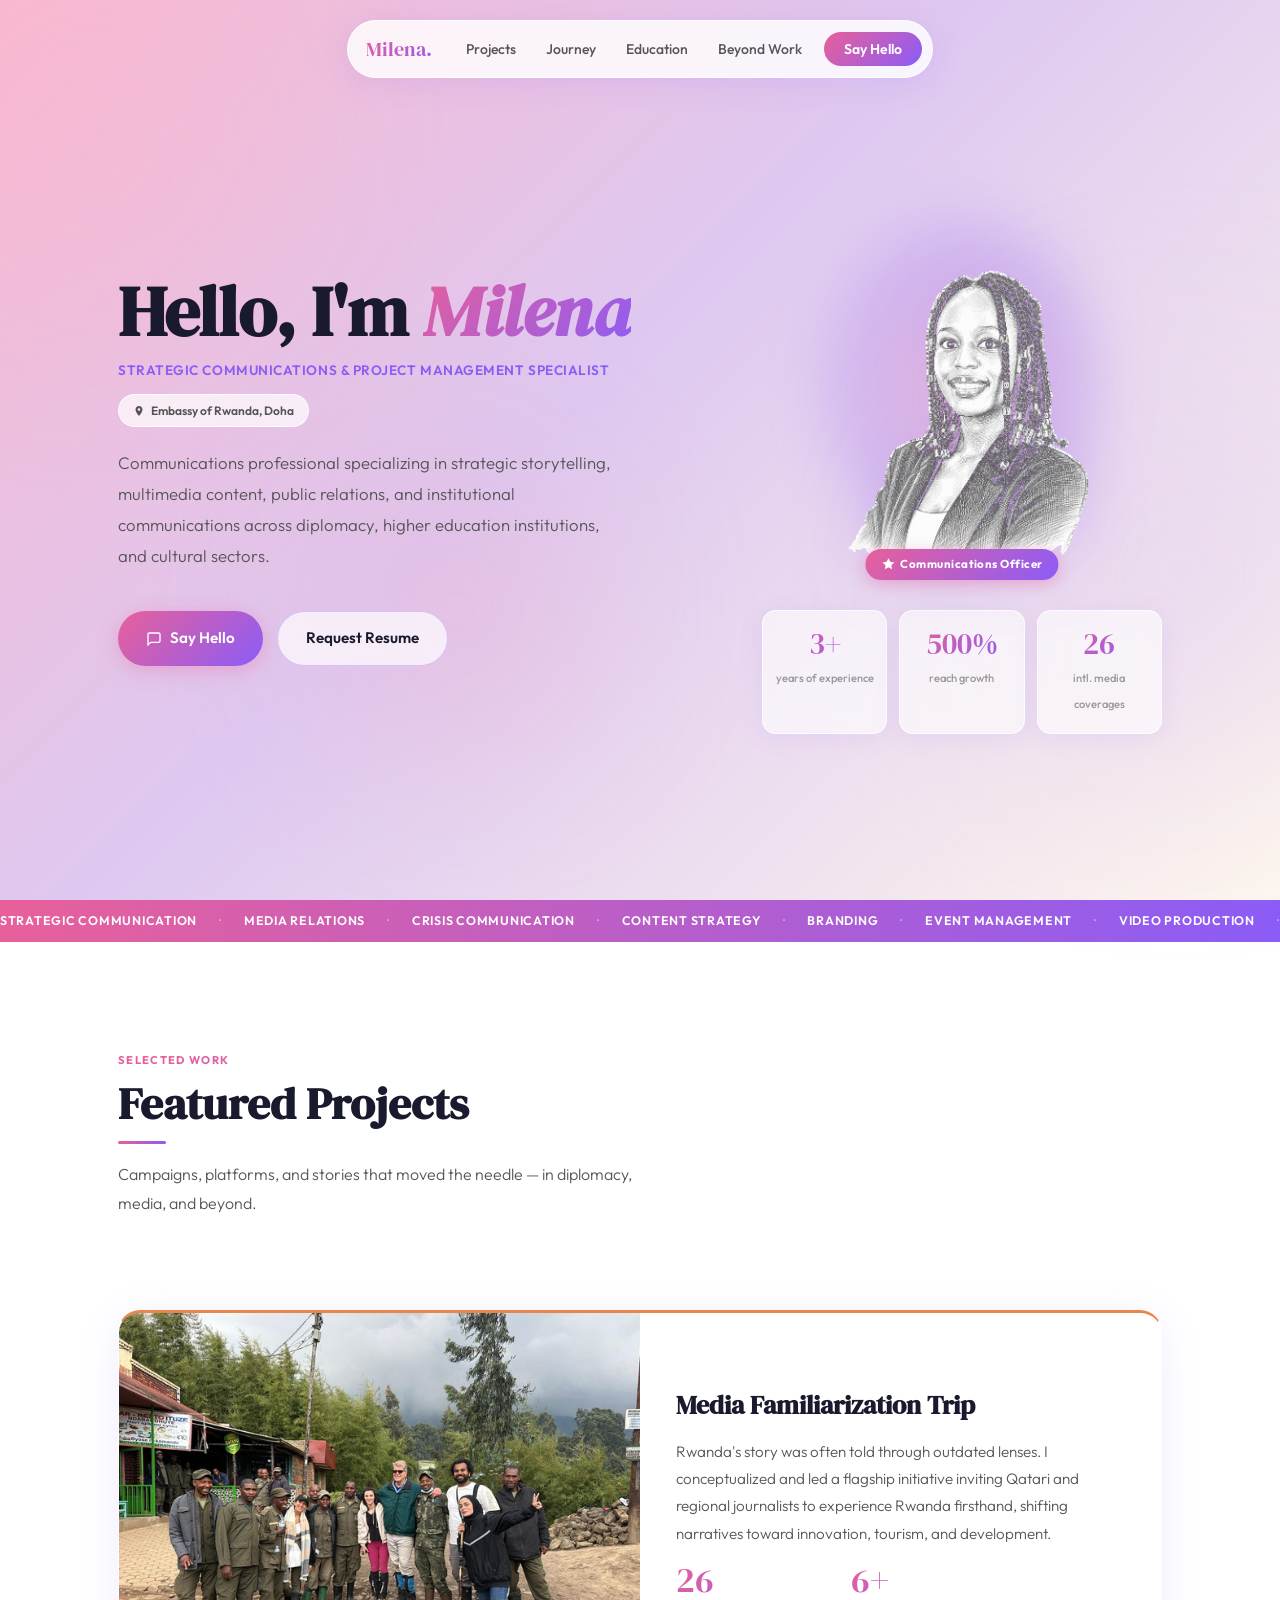
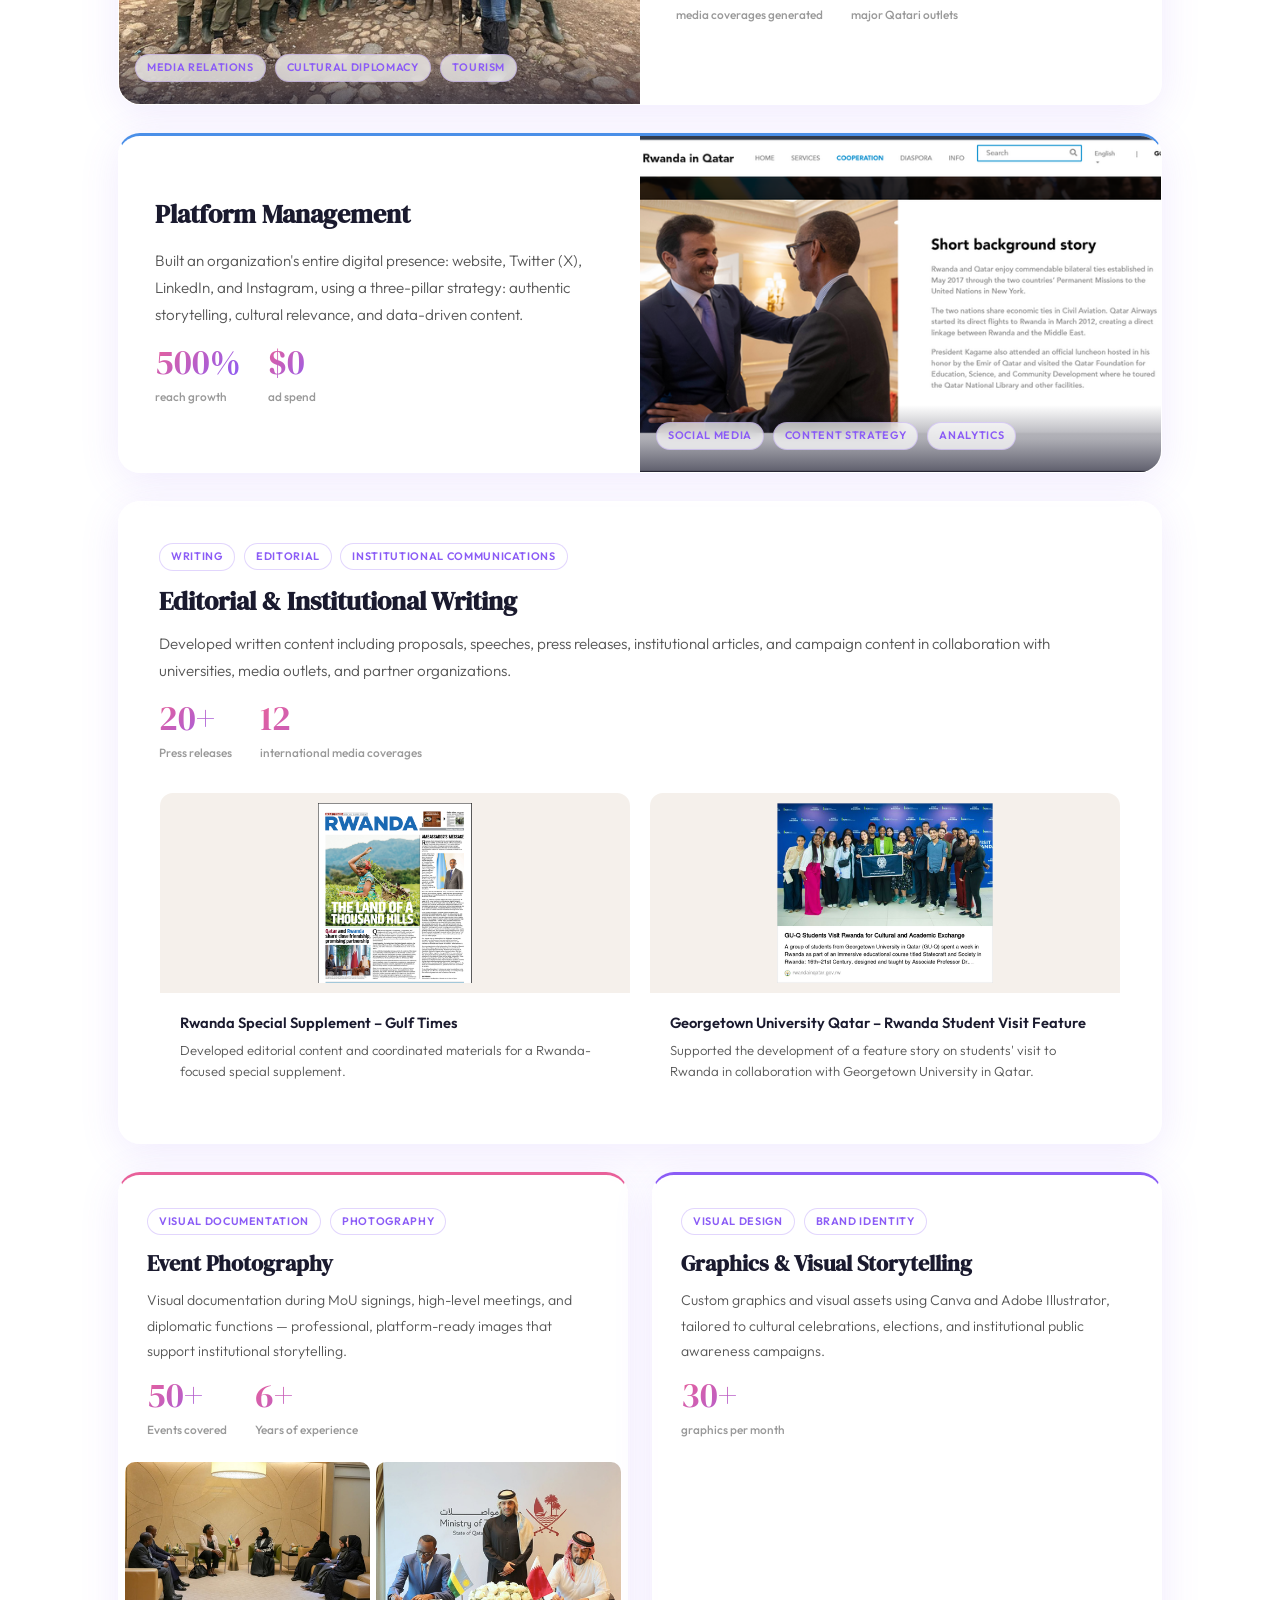
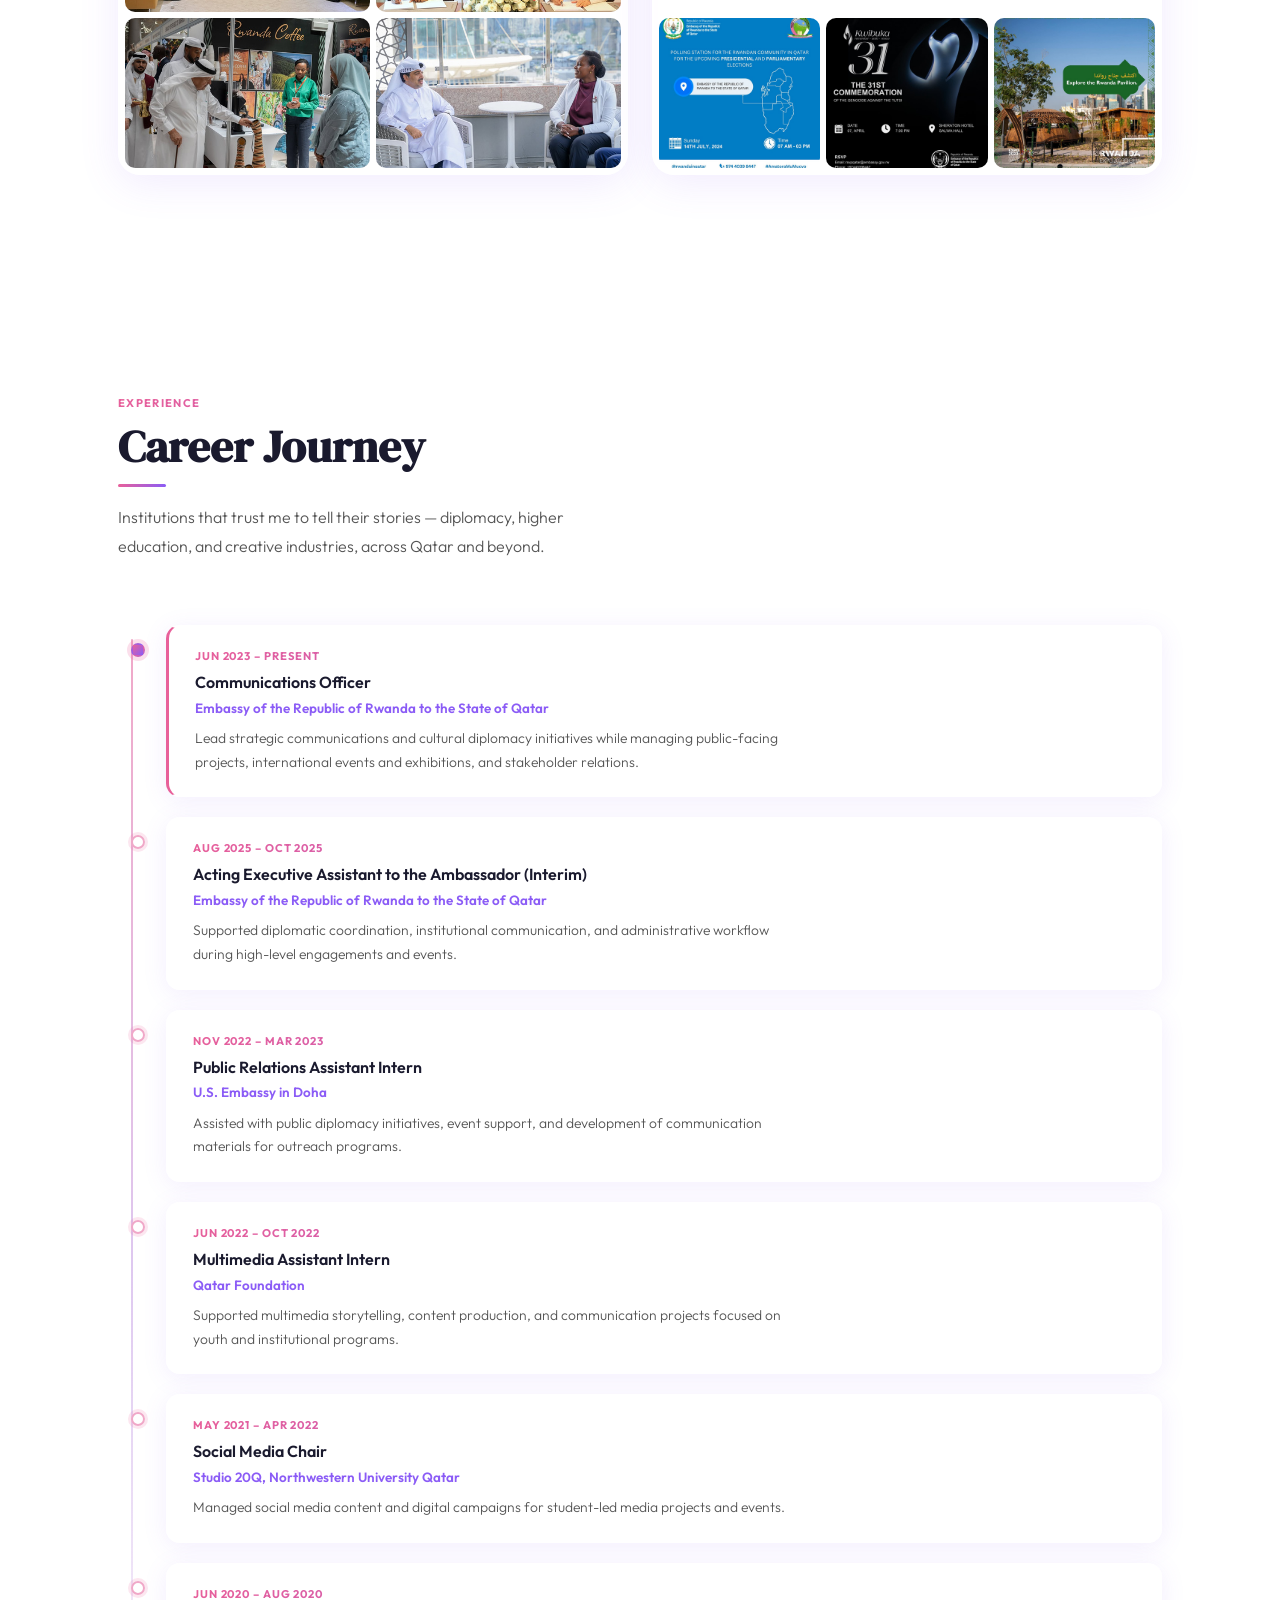
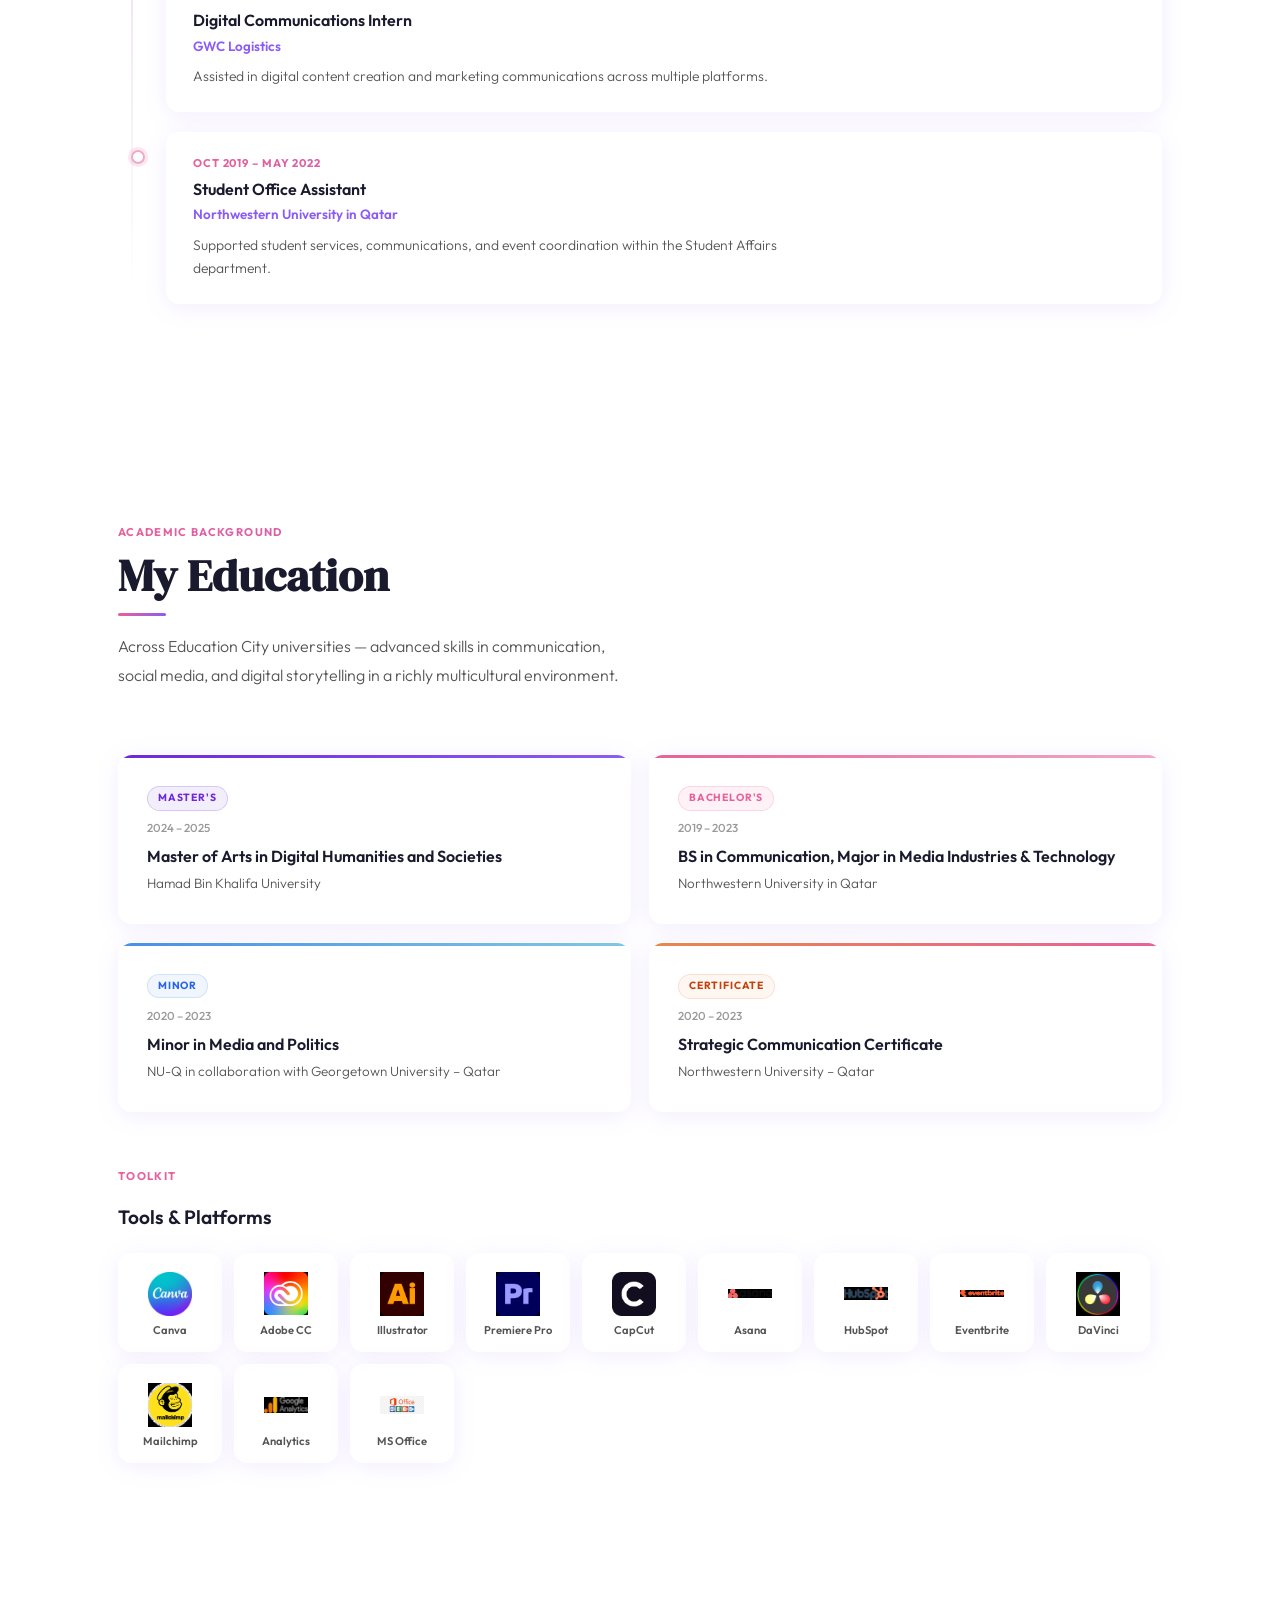
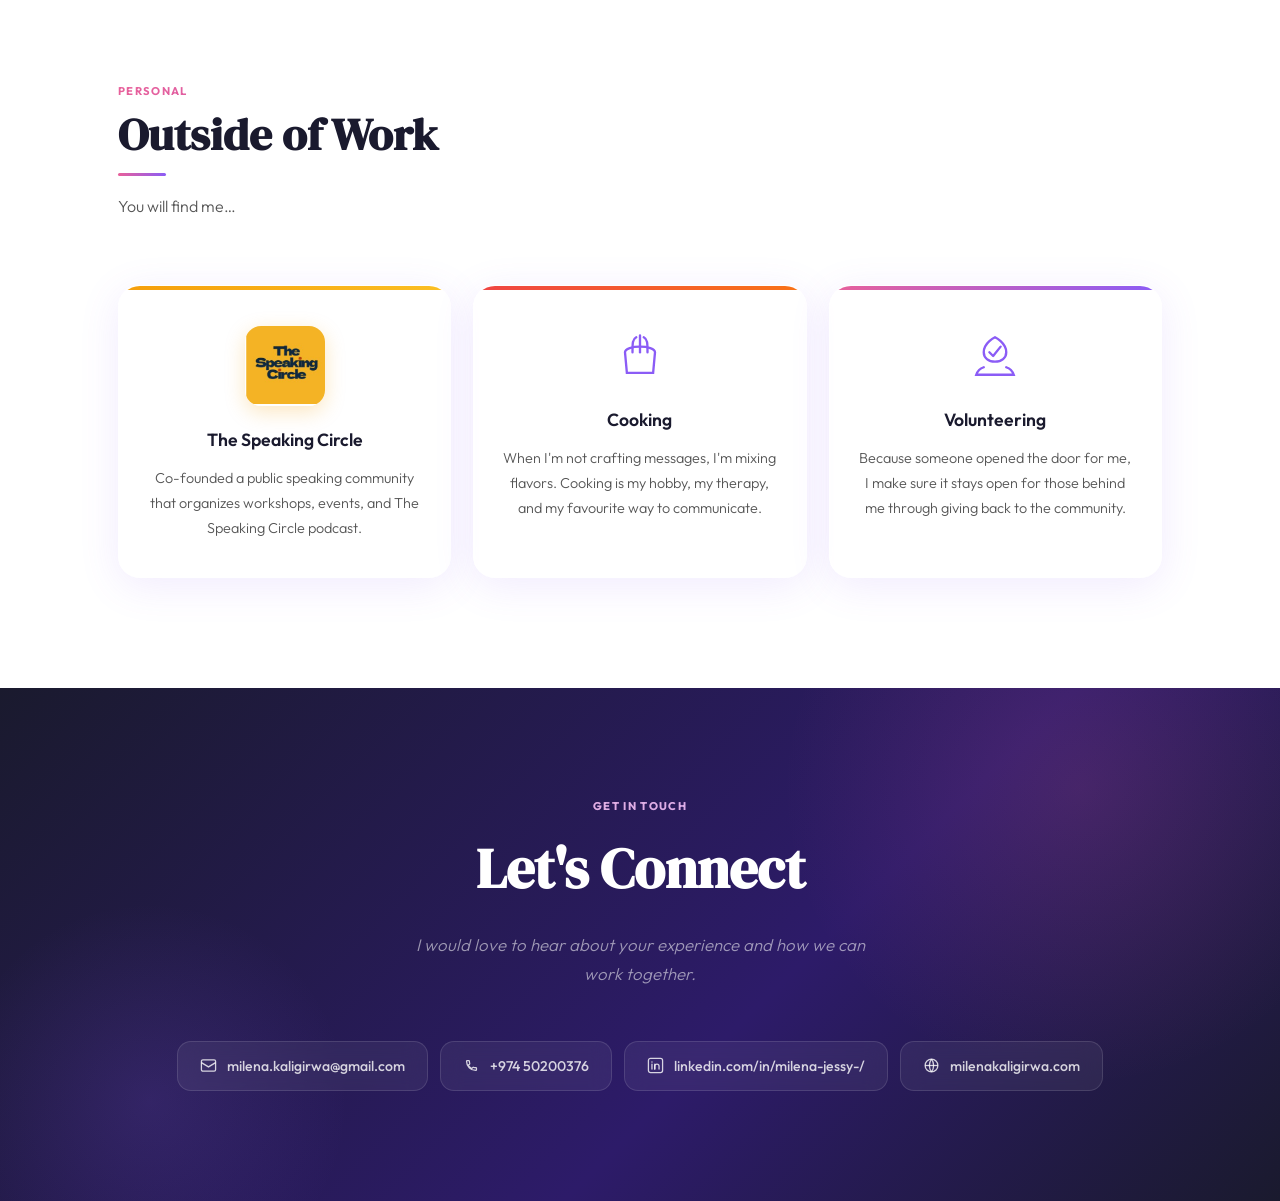
==== commit c9febbdf: "fix: move location badge inline with job title Co-Authored-By: Claude Sonnet 4.6 <noreply@anthropic." ====
--- a/index.html
+++ b/index.html
@@ -37,14 +37,14 @@
   <!-- HERO -->
   <section class="hero" id="hero">
     <div class="hero__content">
-      <div class="hero__badges">
+      <h1 class="hero__heading">Hello, I'm <em data-cms="hero.name">Milena!</em></h1>
+      <div class="hero__role-group">
+        <p class="hero__role" data-cms="hero.role">Strategic Communications &amp; Project Management Specialist</p>
         <span class="badge badge--location">
           <svg width="12" height="12" viewBox="0 0 24 24" fill="currentColor"><path d="M12 2C8.13 2 5 5.13 5 9c0 5.25 7 13 7 13s7-7.75 7-13c0-3.87-3.13-7-7-7zm0 9.5c-1.38 0-2.5-1.12-2.5-2.5s1.12-2.5 2.5-2.5 2.5 1.12 2.5 2.5-1.12 2.5-2.5 2.5z"/></svg>
           <span data-cms="hero.location">Embassy of Rwanda, Doha</span>
         </span>
       </div>
-      <h1 class="hero__heading">Hello, I'm <em data-cms="hero.name">Milena!</em></h1>
-      <p class="hero__role" data-cms="hero.role">Strategic Communications &amp; Project Management Specialist</p>
       <p class="hero__sub" data-cms="hero.bio">Communications professional specializing in strategic storytelling, multimedia content, public relations, and institutional communications across diplomacy, higher education institutions, and cultural sectors.</p>
       <div class="hero__actions">
         <a href="#contact" class="btn btn--primary">
--- a/styles.css
+++ b/styles.css
@@ -143,7 +143,7 @@
 
 /* ===== SECTION LABEL ===== */
 .section__label {
-  display: inline-block;
+  display: block;
   font-size: .7rem;
   font-weight: 700;
   letter-spacing: .12em;
@@ -152,7 +152,7 @@
   -webkit-background-clip: text;
   -webkit-text-fill-color: transparent;
   background-clip: text;
-  margin-bottom: 10px;
+  margin-bottom: 8px;
 }
 
 /* ===== HERO ===== */
@@ -216,13 +216,20 @@
   -webkit-text-fill-color: transparent;
   background-clip: text;
 }
+.hero__role-group {
+  display: flex;
+  align-items: center;
+  gap: 12px;
+  flex-wrap: wrap;
+  margin-bottom: 20px;
+}
 .hero__role {
   font-size: .85rem;
   font-weight: 600;
   letter-spacing: .04em;
   color: var(--purple);
-  margin-bottom: 18px;
   text-transform: uppercase;
+  margin-bottom: 0;
 }
 .hero__sub {
   font-size: 1.05rem;
@@ -341,9 +348,8 @@
   font-size: clamp(2rem, 3.5vw, 2.9rem);
   line-height: 1.15;
   color: var(--dark);
-  margin-bottom: 14px;
-  position: relative;
-  display: inline-block;
+  margin-bottom: 0;
+  display: block;
 }
 .section__title::after {
   content: '';
@@ -352,7 +358,8 @@
   height: 3px;
   border-radius: 3px;
   background: linear-gradient(90deg, var(--pink), var(--purple));
-  margin-top: 10px;
+  margin-top: 12px;
+  margin-bottom: 16px;
 }
 .section__sub { font-size: 1rem; font-weight: 300; color: var(--mid); max-width: 520px; line-height: 1.8; margin-top: 14px; }
 
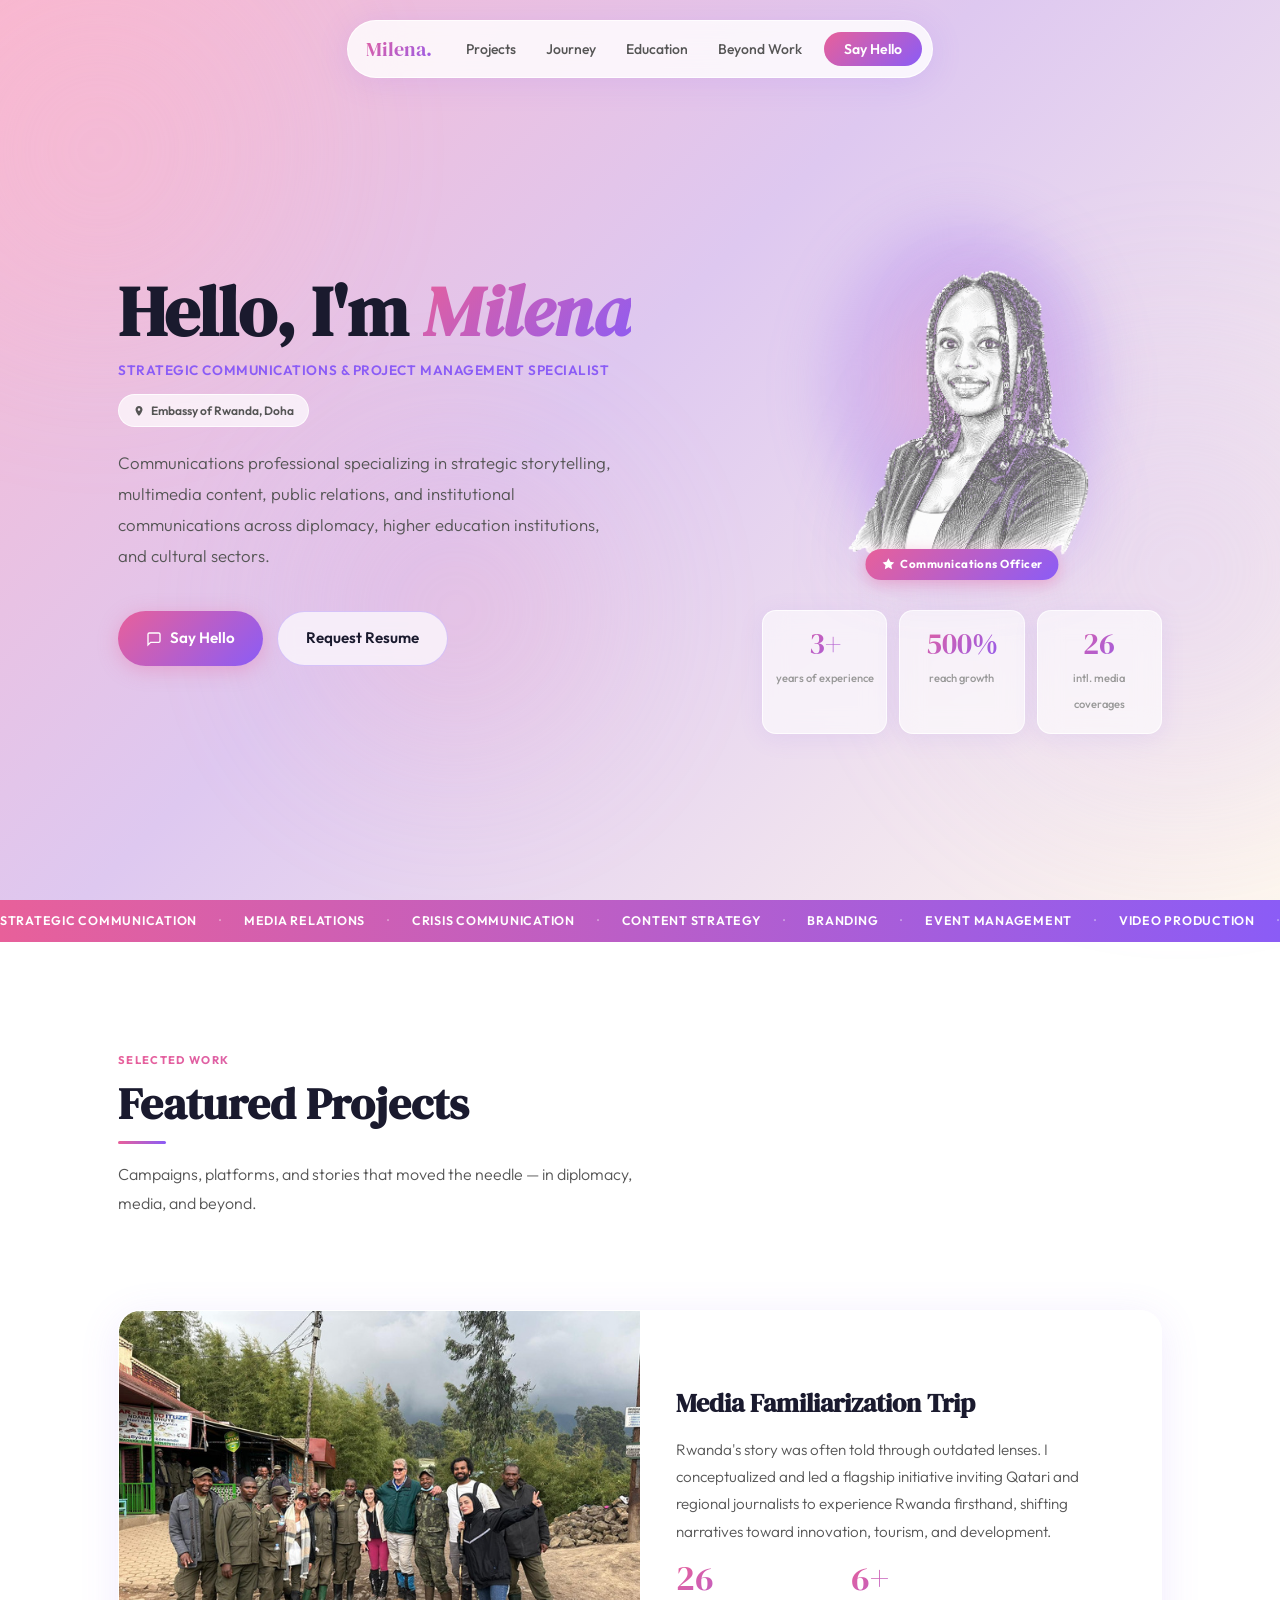
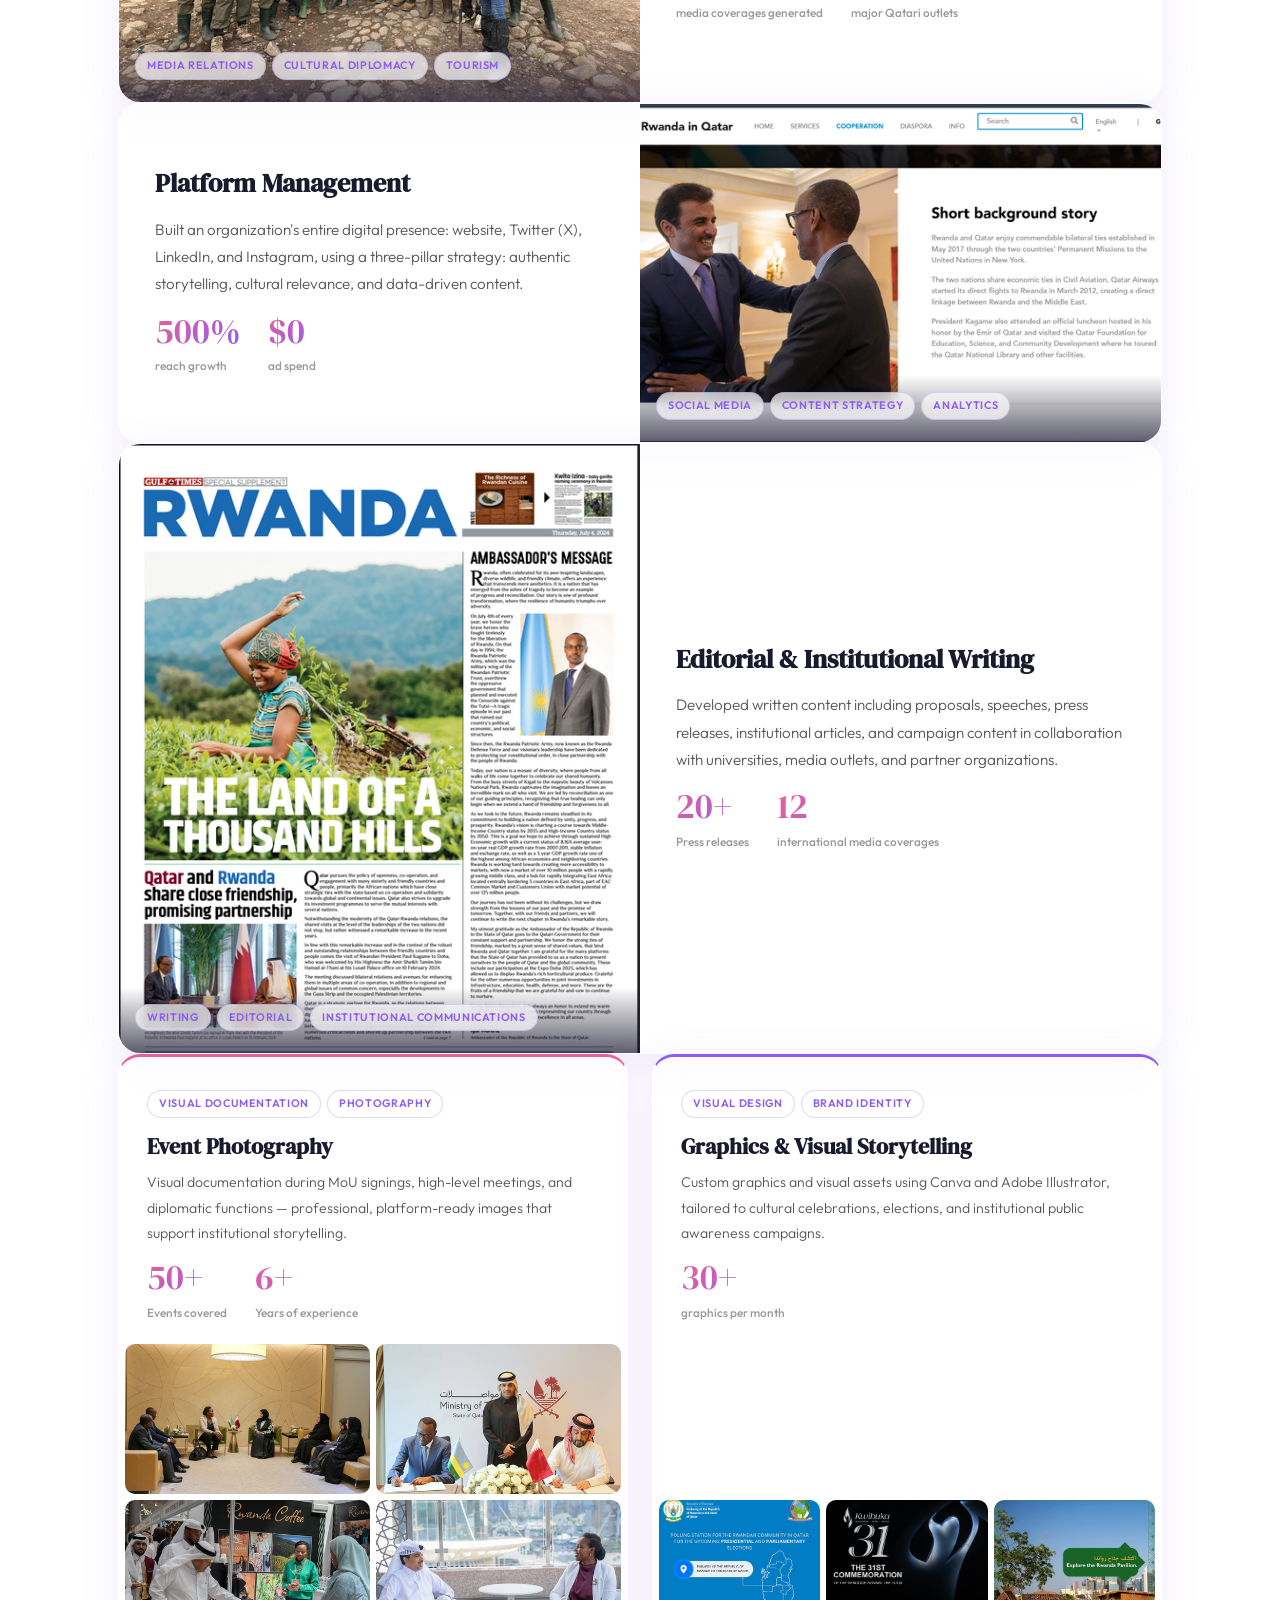
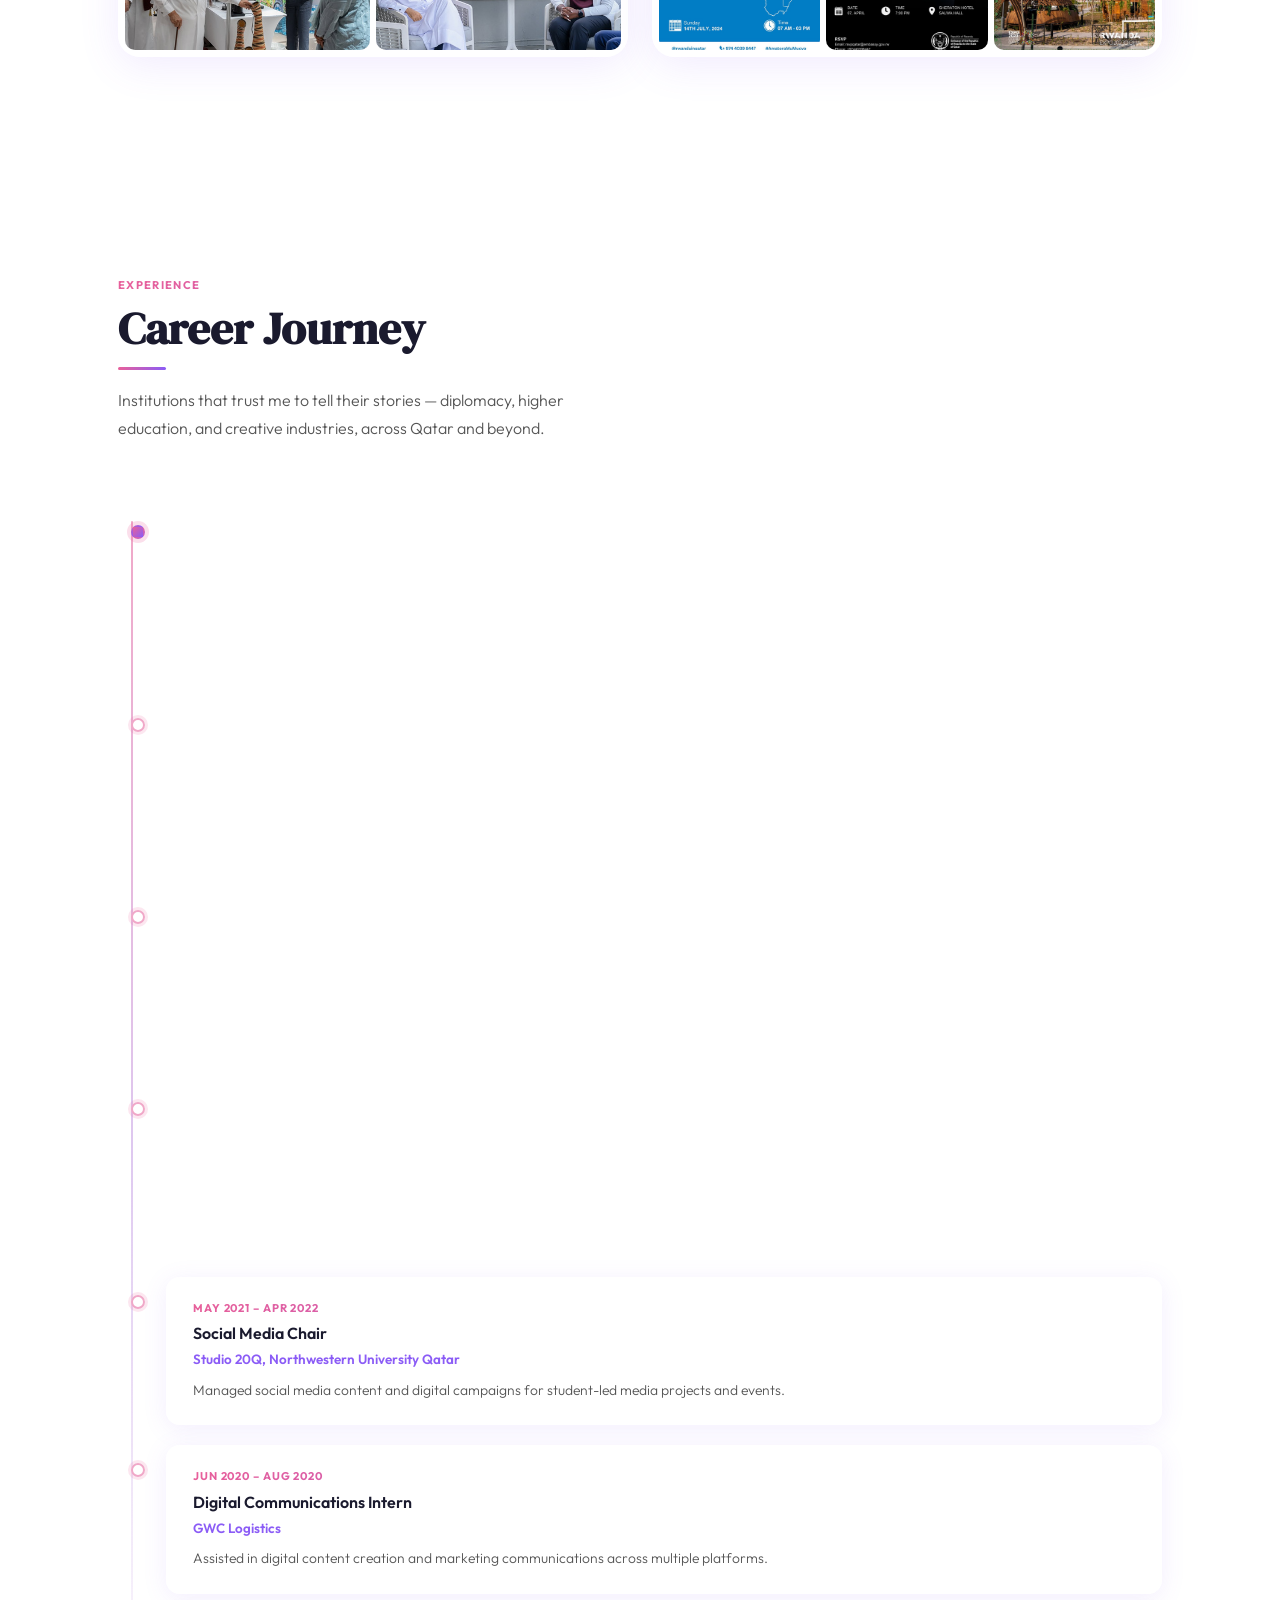
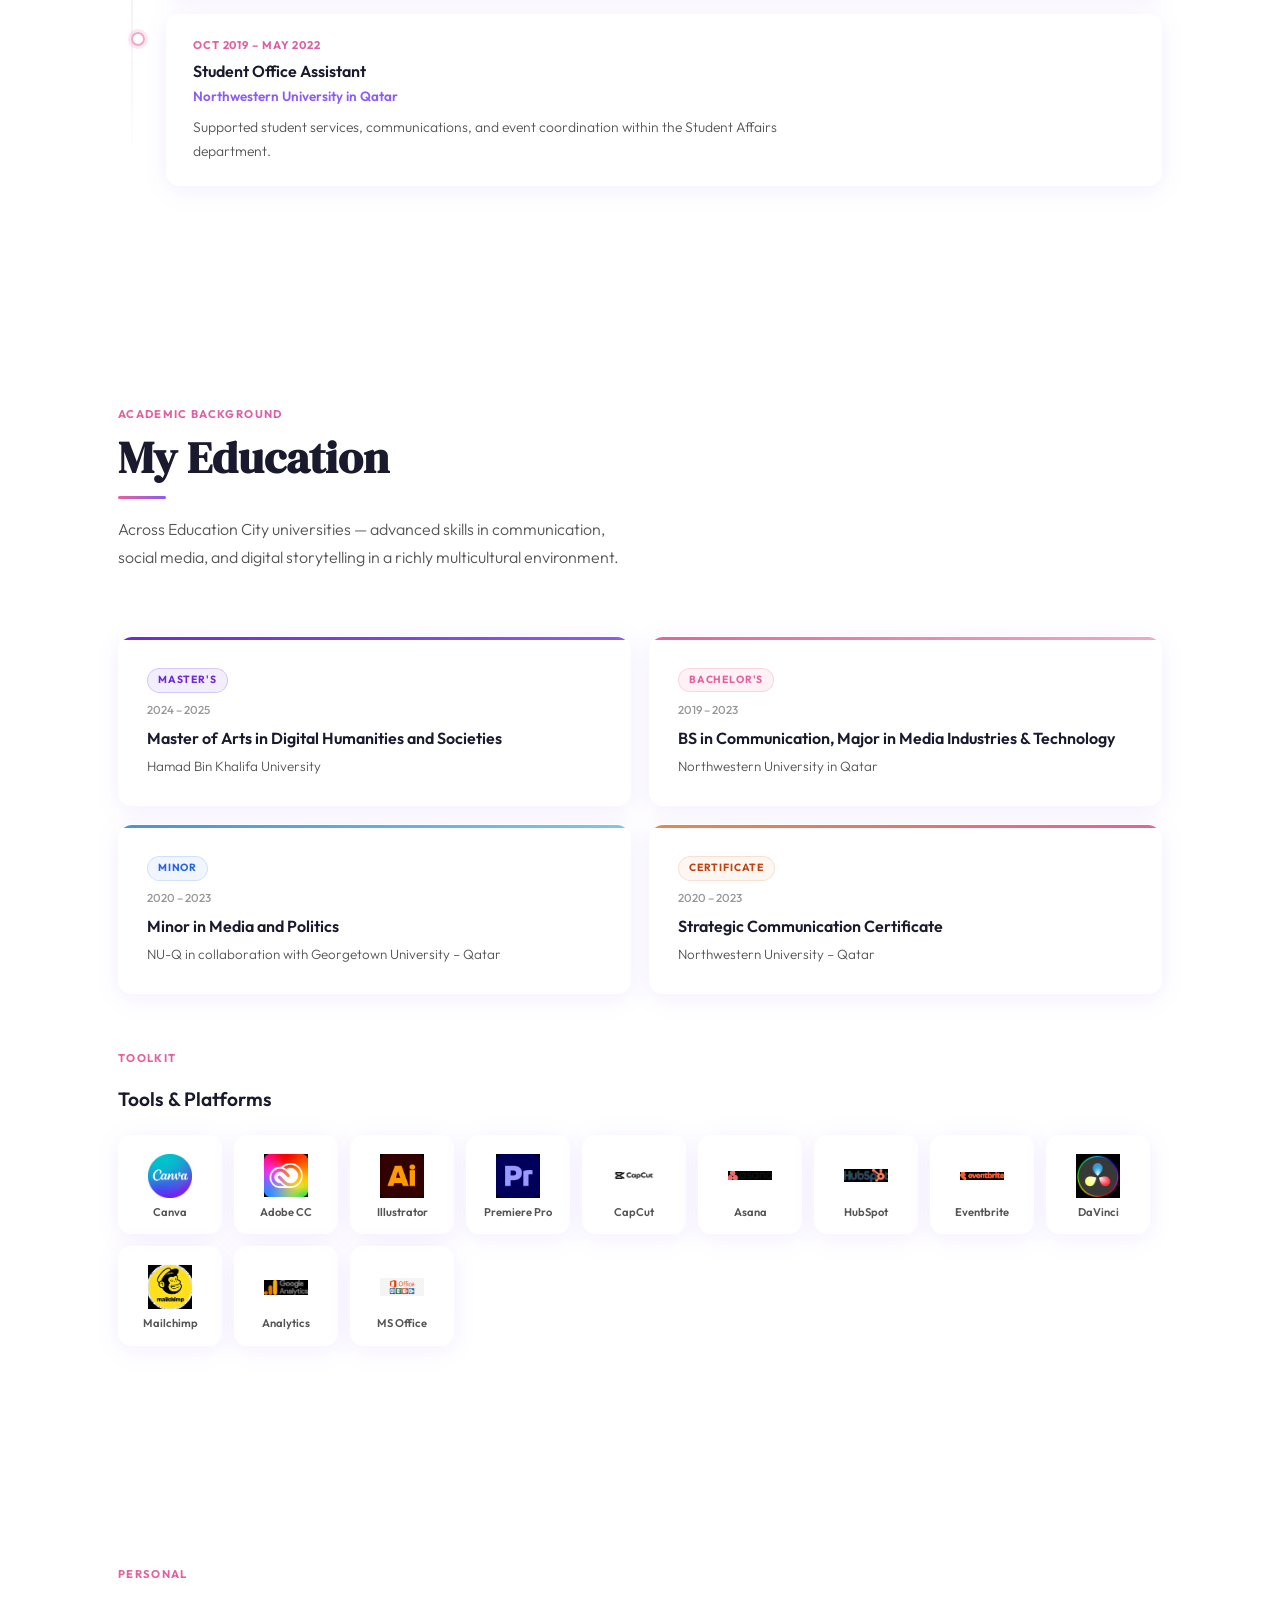
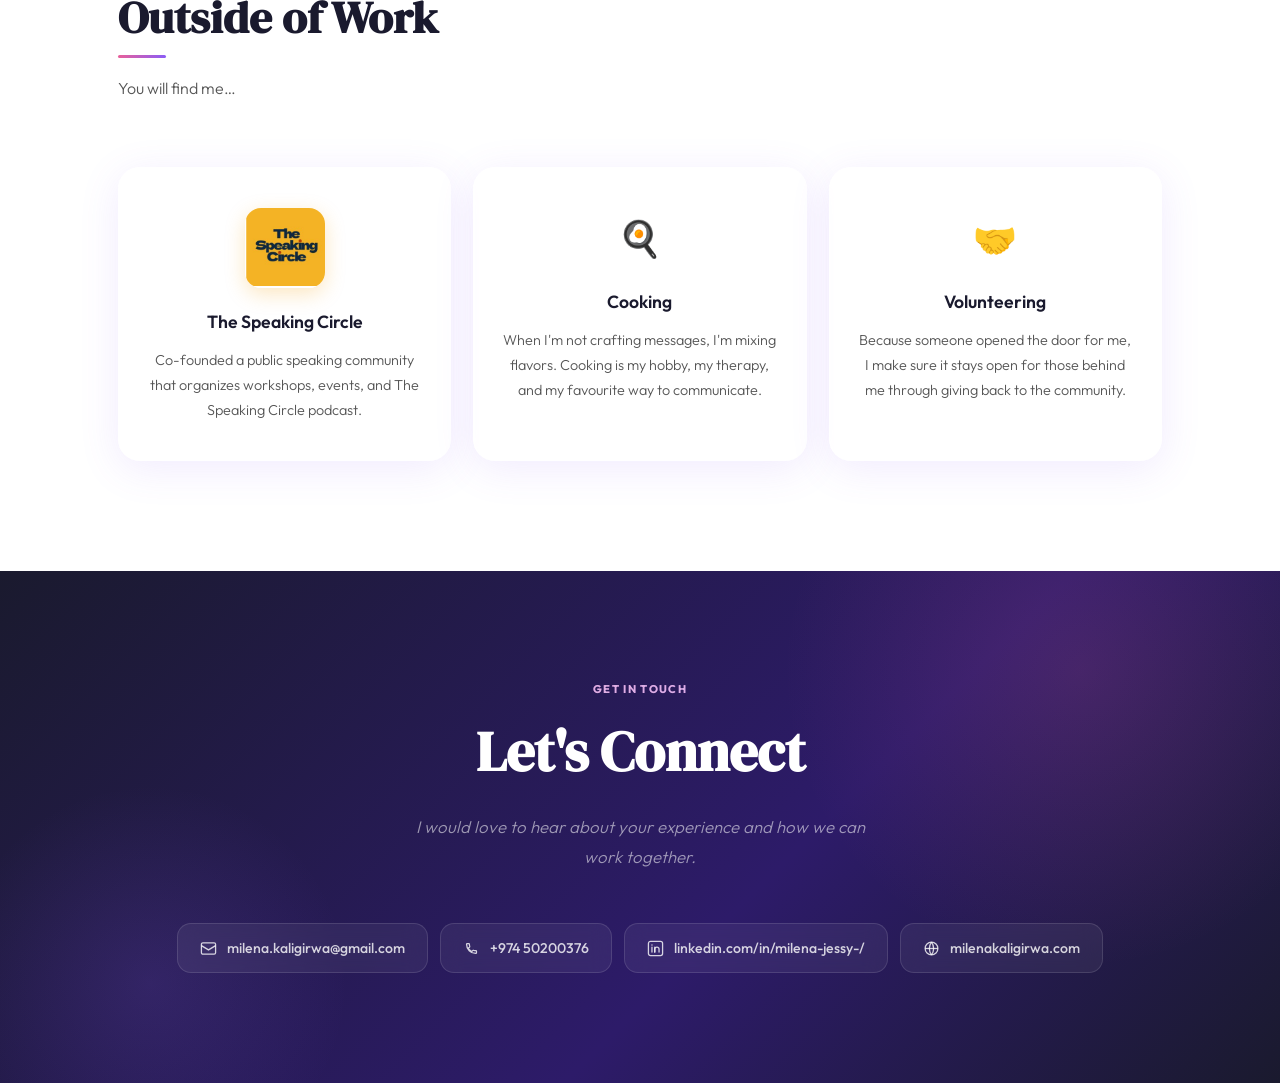
==== commit a18534d3: "feat: migrate to Vercel, add custom admin panel, fix web design issues - Replace Netlify with Vercel" ====
--- a/index.html
+++ b/index.html
@@ -3,15 +3,16 @@
 <head>
   <meta charset="UTF-8" />
   <meta name="viewport" content="width=device-width, initial-scale=1.0" />
+  <meta name="theme-color" content="#E8609A" />
   <title>Milena Kaligirwa – Strategic Communications Specialist</title>
   <link rel="stylesheet" href="styles.css" />
   <link rel="preconnect" href="https://fonts.googleapis.com" />
   <link rel="preconnect" href="https://fonts.gstatic.com" crossorigin />
   <link href="https://fonts.googleapis.com/css2?family=DM+Serif+Display:ital@0;1&family=Outfit:wght@300;400;500;600;700&display=swap" rel="stylesheet" />
-  <!-- Netlify Identity for CMS login -->
-  <script src="https://identity.netlify.com/v1/netlify-identity-widget.js"></script>
 </head>
 <body>
+  <a href="#hero" class="skip-link">Skip to main content</a>
+  <div aria-live="polite" aria-atomic="true" id="live-region" class="sr-only"></div>
 
   <div class="orb orb--1" aria-hidden="true"></div>
   <div class="orb orb--2" aria-hidden="true"></div>
@@ -56,7 +57,7 @@
     </div>
     <div class="hero__visual">
       <div class="hero__photo-wrap">
-        <img src="images/img_00.png" alt="Milena Kaligirwa" class="hero__photo" />
+        <img src="images/img_00.png" alt="Milena Kaligirwa" class="hero__photo" width="480" height="540" fetchpriority="high" />
         <div class="hero__photo-tag">
           <svg width="14" height="14" viewBox="0 0 24 24" fill="currentColor"><path d="M12 2l3.09 6.26L22 9.27l-5 4.87 1.18 6.88L12 17.77l-6.18 3.25L7 14.14 2 9.27l6.91-1.01L12 2z"/></svg>
           Communications Officer
@@ -114,147 +115,8 @@
         <p class="section__sub" data-cms="projects.section_sub">Campaigns, platforms, and stories that moved the needle — in diplomacy, media, and beyond.</p>
       </div>
 
-      <article class="project project--feature project--media">
-        <div class="project__image">
-          <img src="images/img_02.jpeg" alt="Media Familiarization Trip in Rwanda" />
-          <div class="project__image-overlay">
-            <div class="project__meta-tags">
-              <span class="tag">Media Relations</span>
-              <span class="tag">Cultural Diplomacy</span>
-              <span class="tag">Tourism</span>
-            </div>
-          </div>
-        </div>
-        <div class="project__text">
-          <h3 class="project__title" data-cms="projects.media_title">Media Familiarization Trip</h3>
-          <p class="project__desc" data-cms="projects.media_desc">Rwanda's story was often told through outdated lenses. I conceptualized and led a flagship initiative inviting Qatari and regional journalists to experience Rwanda firsthand, shifting narratives toward innovation, tourism, and development.</p>
-          <div class="project__stats">
-            <div class="pstat">
-              <span class="pstat__num" data-cms="projects.media_stat_1_num">26</span>
-              <span class="pstat__label" data-cms="projects.media_stat_1_label">media coverages generated</span>
-            </div>
-            <div class="pstat">
-              <span class="pstat__num" data-cms="projects.media_stat_2_num">6+</span>
-              <span class="pstat__label" data-cms="projects.media_stat_2_label">major Qatari outlets</span>
-            </div>
-          </div>
-        </div>
-      </article>
-
-      <article class="project project--feature project--digital project--flip">
-        <div class="project__image">
-          <img src="images/img_01.png" alt="Rwanda in Qatar website" />
-          <div class="project__image-overlay">
-            <div class="project__meta-tags">
-              <span class="tag">Social Media</span>
-              <span class="tag">Content Strategy</span>
-              <span class="tag">Analytics</span>
-            </div>
-          </div>
-        </div>
-        <div class="project__text">
-          <h3 class="project__title" data-cms="projects.platform_title">Platform Management</h3>
-          <p class="project__desc" data-cms="projects.platform_desc">Built an organization's entire digital presence: website, Twitter (X), LinkedIn, and Instagram, using a three-pillar strategy: authentic storytelling, cultural relevance, and data-driven content.</p>
-          <div class="project__stats">
-            <div class="pstat">
-              <span class="pstat__num" data-cms="projects.platform_stat_1_num">500%</span>
-              <span class="pstat__label" data-cms="projects.platform_stat_1_label">reach growth</span>
-            </div>
-            <div class="pstat">
-              <span class="pstat__num" data-cms="projects.platform_stat_2_num">$0</span>
-              <span class="pstat__label" data-cms="projects.platform_stat_2_label">ad spend</span>
-            </div>
-          </div>
-        </div>
-      </article>
-
-      <article class="project project--editorial">
-        <div class="project__editorial-top">
-          <div class="project__meta-tags">
-            <span class="tag">Writing</span>
-            <span class="tag">Editorial</span>
-            <span class="tag">Institutional Communications</span>
-          </div>
-          <h3 class="project__title" data-cms="projects.editorial_title">Editorial &amp; Institutional Writing</h3>
-          <p class="project__desc" data-cms="projects.editorial_desc">Developed written content including proposals, speeches, press releases, institutional articles, and campaign content in collaboration with universities, media outlets, and partner organizations.</p>
-          <div class="project__stats">
-            <div class="pstat">
-              <span class="pstat__num" data-cms="projects.editorial_stat_1_num">20+</span>
-              <span class="pstat__label" data-cms="projects.editorial_stat_1_label">Press releases</span>
-            </div>
-            <div class="pstat">
-              <span class="pstat__num" data-cms="projects.editorial_stat_2_num">12</span>
-              <span class="pstat__label" data-cms="projects.editorial_stat_2_label">international media coverages</span>
-            </div>
-          </div>
-        </div>
-        <div class="editorial__cards">
-          <div class="editorial__card">
-            <div class="editorial__card-img"><img src="images/img_03.png" alt="Rwanda Special Supplement" /></div>
-            <div class="editorial__card-body">
-              <h4 data-cms="projects.rwanda_card_title">Rwanda Special Supplement – Gulf Times</h4>
-              <p data-cms="projects.rwanda_card_desc">Developed editorial content and coordinated materials for a Rwanda-focused special supplement.</p>
-            </div>
-          </div>
-          <div class="editorial__card">
-            <div class="editorial__card-img"><img src="images/img_04.png" alt="Georgetown University Qatar Feature" /></div>
-            <div class="editorial__card-body">
-              <h4 data-cms="projects.georgetown_card_title">Georgetown University Qatar – Rwanda Student Visit Feature</h4>
-              <p data-cms="projects.georgetown_card_desc">Supported the development of a feature story on students' visit to Rwanda in collaboration with Georgetown University in Qatar.</p>
-            </div>
-          </div>
-        </div>
-      </article>
-
-      <div class="projects__row">
-        <article class="project project--card project--photo">
-          <div class="project__card-header">
-            <div class="project__meta-tags">
-              <span class="tag">Visual Documentation</span>
-              <span class="tag">Photography</span>
-            </div>
-            <h3 class="project__title" data-cms="projects.photo_title">Event Photography</h3>
-            <p class="project__desc" data-cms="projects.photo_desc">Visual documentation during MoU signings, high-level meetings, and diplomatic functions — professional, platform-ready images that support institutional storytelling.</p>
-            <div class="project__stats">
-              <div class="pstat">
-                <span class="pstat__num" data-cms="projects.photo_stat_1_num">50+</span>
-                <span class="pstat__label" data-cms="projects.photo_stat_1_label">Events covered</span>
-              </div>
-              <div class="pstat">
-                <span class="pstat__num" data-cms="projects.photo_stat_2_num">6+</span>
-                <span class="pstat__label" data-cms="projects.photo_stat_2_label">Years of experience</span>
-              </div>
-            </div>
-          </div>
-          <div class="photo__grid">
-            <div class="photo__cell"><img src="images/img_05.jpeg" alt="Diplomatic meeting" /></div>
-            <div class="photo__cell"><img src="images/img_06.jpeg" alt="MoU signing" /></div>
-            <div class="photo__cell"><img src="images/img_07.jpeg" alt="Rwanda Coffee event" /></div>
-            <div class="photo__cell"><img src="images/img_08.jpeg" alt="Bilateral meeting" /></div>
-          </div>
-        </article>
-
-        <article class="project project--card project--graphics">
-          <div class="project__card-header">
-            <div class="project__meta-tags">
-              <span class="tag">Visual Design</span>
-              <span class="tag">Brand Identity</span>
-            </div>
-            <h3 class="project__title" data-cms="projects.graphics_title">Graphics &amp; Visual Storytelling</h3>
-            <p class="project__desc" data-cms="projects.graphics_desc">Custom graphics and visual assets using Canva and Adobe Illustrator, tailored to cultural celebrations, elections, and institutional public awareness campaigns.</p>
-            <div class="project__stats">
-              <div class="pstat">
-                <span class="pstat__num" data-cms="projects.graphics_stat_1_num">30+</span>
-                <span class="pstat__label" data-cms="projects.graphics_stat_1_label">graphics per month</span>
-              </div>
-            </div>
-          </div>
-          <div class="graphics__grid">
-            <div class="graphics__cell"><img src="images/img_09.jpeg" alt="Election polling graphic" /></div>
-            <div class="graphics__cell"><img src="images/img_10.jpeg" alt="Kwibuka 31 commemoration" /></div>
-            <div class="graphics__cell"><img src="images/img_11.jpeg" alt="Rwanda Pavilion Expo 2023" /></div>
-          </div>
-        </article>
+      <div id="projects-container">
+        <!-- populated by script.js from content.json -->
       </div>
     </div>
   </section>
@@ -267,70 +129,8 @@
         <h2 class="section__title">Career Journey</h2>
         <p class="section__sub" data-cms="journey.section_sub">Institutions that trust me to tell their stories — diplomacy, higher education, and creative industries, across Qatar and beyond.</p>
       </div>
-      <div class="timeline">
-        <div class="timeline__item timeline__item--active">
-          <div class="timeline__dot"></div>
-          <div class="timeline__card">
-            <span class="timeline__date" data-cms="journey.job_1_date">JUN 2023 – PRESENT</span>
-            <h3 class="timeline__role" data-cms="journey.job_1_role">Communications Officer</h3>
-            <p class="timeline__org" data-cms="journey.job_1_org">Embassy of the Republic of Rwanda to the State of Qatar</p>
-            <p class="timeline__desc" data-cms="journey.job_1_desc">Lead strategic communications and cultural diplomacy initiatives while managing public-facing projects, international events and exhibitions, and stakeholder relations.</p>
-          </div>
-        </div>
-        <div class="timeline__item">
-          <div class="timeline__dot"></div>
-          <div class="timeline__card">
-            <span class="timeline__date" data-cms="journey.job_2_date">AUG 2025 – OCT 2025</span>
-            <h3 class="timeline__role" data-cms="journey.job_2_role">Acting Executive Assistant to the Ambassador (Interim)</h3>
-            <p class="timeline__org" data-cms="journey.job_2_org">Embassy of the Republic of Rwanda to the State of Qatar</p>
-            <p class="timeline__desc" data-cms="journey.job_2_desc">Supported diplomatic coordination, institutional communication, and administrative workflow during high-level engagements and events.</p>
-          </div>
-        </div>
-        <div class="timeline__item">
-          <div class="timeline__dot"></div>
-          <div class="timeline__card">
-            <span class="timeline__date" data-cms="journey.job_3_date">NOV 2022 – MAR 2023</span>
-            <h3 class="timeline__role" data-cms="journey.job_3_role">Public Relations Assistant Intern</h3>
-            <p class="timeline__org" data-cms="journey.job_3_org">U.S. Embassy in Doha</p>
-            <p class="timeline__desc" data-cms="journey.job_3_desc">Assisted with public diplomacy initiatives, event support, and development of communication materials for outreach programs.</p>
-          </div>
-        </div>
-        <div class="timeline__item">
-          <div class="timeline__dot"></div>
-          <div class="timeline__card">
-            <span class="timeline__date" data-cms="journey.job_4_date">JUN 2022 – OCT 2022</span>
-            <h3 class="timeline__role" data-cms="journey.job_4_role">Multimedia Assistant Intern</h3>
-            <p class="timeline__org" data-cms="journey.job_4_org">Qatar Foundation</p>
-            <p class="timeline__desc" data-cms="journey.job_4_desc">Supported multimedia storytelling, content production, and communication projects focused on youth and institutional programs.</p>
-          </div>
-        </div>
-        <div class="timeline__item">
-          <div class="timeline__dot"></div>
-          <div class="timeline__card">
-            <span class="timeline__date" data-cms="journey.job_5_date">MAY 2021 – APR 2022</span>
-            <h3 class="timeline__role" data-cms="journey.job_5_role">Social Media Chair</h3>
-            <p class="timeline__org" data-cms="journey.job_5_org">Studio 20Q, Northwestern University Qatar</p>
-            <p class="timeline__desc" data-cms="journey.job_5_desc">Managed social media content and digital campaigns for student-led media projects and events.</p>
-          </div>
-        </div>
-        <div class="timeline__item">
-          <div class="timeline__dot"></div>
-          <div class="timeline__card">
-            <span class="timeline__date" data-cms="journey.job_6_date">JUN 2020 – AUG 2020</span>
-            <h3 class="timeline__role" data-cms="journey.job_6_role">Digital Communications Intern</h3>
-            <p class="timeline__org" data-cms="journey.job_6_org">GWC Logistics</p>
-            <p class="timeline__desc" data-cms="journey.job_6_desc">Assisted in digital content creation and marketing communications across multiple platforms.</p>
-          </div>
-        </div>
-        <div class="timeline__item">
-          <div class="timeline__dot"></div>
-          <div class="timeline__card">
-            <span class="timeline__date" data-cms="journey.job_7_date">OCT 2019 – MAY 2022</span>
-            <h3 class="timeline__role" data-cms="journey.job_7_role">Student Office Assistant</h3>
-            <p class="timeline__org" data-cms="journey.job_7_org">Northwestern University in Qatar</p>
-            <p class="timeline__desc" data-cms="journey.job_7_desc">Supported student services, communications, and event coordination within the Student Affairs department.</p>
-          </div>
-        </div>
+      <div class="timeline" id="timeline-container">
+        <!-- populated by script.js from content.json -->
       </div>
     </div>
   </section>
@@ -343,48 +143,25 @@
         <h2 class="section__title">My Education</h2>
         <p class="section__sub" data-cms="education.section_sub">Across Education City universities — advanced skills in communication, social media, and digital storytelling in a richly multicultural environment.</p>
       </div>
-      <div class="edu__grid">
-        <div class="edu__card edu__card--masters">
-          <span class="edu__badge">Master's</span>
-          <span class="edu__year" data-cms="education.deg_1_year">2024 – 2025</span>
-          <h3 class="edu__degree" data-cms="education.deg_1_title">Master of Arts in Digital Humanities and Societies</h3>
-          <p class="edu__school" data-cms="education.deg_1_school">Hamad Bin Khalifa University</p>
-        </div>
-        <div class="edu__card edu__card--bachelors">
-          <span class="edu__badge">Bachelor's</span>
-          <span class="edu__year" data-cms="education.deg_2_year">2019 – 2023</span>
-          <h3 class="edu__degree" data-cms="education.deg_2_title">BS in Communication, Major in Media Industries &amp; Technology</h3>
-          <p class="edu__school" data-cms="education.deg_2_school">Northwestern University in Qatar</p>
-        </div>
-        <div class="edu__card edu__card--minor">
-          <span class="edu__badge">Minor</span>
-          <span class="edu__year" data-cms="education.deg_3_year">2020 – 2023</span>
-          <h3 class="edu__degree" data-cms="education.deg_3_title">Minor in Media and Politics</h3>
-          <p class="edu__school" data-cms="education.deg_3_school">NU-Q in collaboration with Georgetown University – Qatar</p>
-        </div>
-        <div class="edu__card edu__card--cert">
-          <span class="edu__badge">Certificate</span>
-          <span class="edu__year" data-cms="education.deg_4_year">2020 – 2023</span>
-          <h3 class="edu__degree" data-cms="education.deg_4_title">Strategic Communication Certificate</h3>
-          <p class="edu__school" data-cms="education.deg_4_school">Northwestern University – Qatar</p>
-        </div>
+      <div class="edu__grid" id="edu-grid-container">
+        <!-- populated by script.js from content.json -->
       </div>
       <div class="tools">
         <p class="section__label" style="margin-bottom:16px">Toolkit</p>
         <h3 class="tools__title">Tools &amp; Platforms</h3>
         <div class="tools__list">
-          <div class="tool"><img src="images/img_21.jpeg" alt="Canva" /><span>Canva</span></div>
-          <div class="tool"><img src="images/img_15.png" alt="Adobe Creative Cloud" /><span>Adobe CC</span></div>
-          <div class="tool"><img src="images/img_14.png" alt="Adobe Illustrator" /><span>Illustrator</span></div>
-          <div class="tool"><img src="images/img_13.png" alt="Adobe Premiere Pro" /><span>Premiere Pro</span></div>
-          <div class="tool"><img src="images/img_16.png" alt="CapCut" /><span>CapCut</span></div>
-          <div class="tool"><img src="images/img_20.png" alt="Asana" /><span>Asana</span></div>
-          <div class="tool"><img src="images/img_18.png" alt="HubSpot" /><span>HubSpot</span></div>
-          <div class="tool"><img src="images/img_23.png" alt="Eventbrite" /><span>Eventbrite</span></div>
-          <div class="tool"><img src="images/img_19.png" alt="DaVinci Resolve" /><span>DaVinci</span></div>
-          <div class="tool"><img src="images/img_17.png" alt="Mailchimp" /><span>Mailchimp</span></div>
-          <div class="tool"><img src="images/img_24.png" alt="Google Analytics" /><span>Analytics</span></div>
-          <div class="tool"><img src="images/img_22.png" alt="Microsoft Office" /><span>MS Office</span></div>
+          <div class="tool"><img src="images/img_21.jpeg" alt="Canva" loading="lazy" width="40" height="40" /><span>Canva</span></div>
+          <div class="tool"><img src="images/img_15.png" alt="Adobe Creative Cloud" loading="lazy" width="40" height="40" /><span>Adobe CC</span></div>
+          <div class="tool"><img src="images/img_14.png" alt="Adobe Illustrator" loading="lazy" width="40" height="40" /><span>Illustrator</span></div>
+          <div class="tool"><img src="images/img_13.png" alt="Adobe Premiere Pro" loading="lazy" width="40" height="40" /><span>Premiere Pro</span></div>
+          <div class="tool"><img src="images/img_16.png" alt="CapCut" loading="lazy" width="40" height="40" /><span>CapCut</span></div>
+          <div class="tool"><img src="images/img_20.png" alt="Asana" loading="lazy" width="40" height="40" /><span>Asana</span></div>
+          <div class="tool"><img src="images/img_18.png" alt="HubSpot" loading="lazy" width="40" height="40" /><span>HubSpot</span></div>
+          <div class="tool"><img src="images/img_23.png" alt="Eventbrite" loading="lazy" width="40" height="40" /><span>Eventbrite</span></div>
+          <div class="tool"><img src="images/img_19.png" alt="DaVinci Resolve" loading="lazy" width="40" height="40" /><span>DaVinci</span></div>
+          <div class="tool"><img src="images/img_17.png" alt="Mailchimp" loading="lazy" width="40" height="40" /><span>Mailchimp</span></div>
+          <div class="tool"><img src="images/img_24.png" alt="Google Analytics" loading="lazy" width="40" height="40" /><span>Analytics</span></div>
+          <div class="tool"><img src="images/img_22.png" alt="Microsoft Office" loading="lazy" width="40" height="40" /><span>MS Office</span></div>
         </div>
       </div>
     </div>
@@ -398,29 +175,14 @@
         <h2 class="section__title">Outside of Work</h2>
         <p class="section__sub">You will find me…</p>
       </div>
-      <div class="beyond__grid">
-        <div class="beyond__card beyond__card--speaking">
-          <div class="beyond__logo"><img src="images/img_25.png" alt="The Speaking Circle" /></div>
-          <h3>The Speaking Circle</h3>
-          <p data-cms="beyond.speaking_desc">Co-founded a public speaking community that organizes workshops, events, and The Speaking Circle podcast.</p>
-        </div>
-        <div class="beyond__card beyond__card--cooking">
-          <div class="beyond__icon">
-            <svg viewBox="0 0 64 64" fill="none"><path d="M16 28 C16 20 48 20 48 28 L46 50 H18 Z" stroke="currentColor" stroke-width="2.5" fill="none"/><path d="M24 28 C24 18 24 14 28 12" stroke="currentColor" stroke-width="2.5" stroke-linecap="round"/><path d="M32 28 C32 18 32 14 32 10" stroke="currentColor" stroke-width="2.5" stroke-linecap="round"/><path d="M40 28 C40 18 40 14 36 12" stroke="currentColor" stroke-width="2.5" stroke-linecap="round"/></svg>
-          </div>
-          <h3>Cooking</h3>
-          <p data-cms="beyond.cooking_desc">When I'm not crafting messages, I'm mixing flavors. Cooking is my hobby, my therapy, and my favourite way to communicate.</p>
-        </div>
-        <div class="beyond__card beyond__card--volunteering">
-          <div class="beyond__icon">
-            <svg viewBox="0 0 64 64" fill="none"><path d="M32 12 C32 12 20 18 20 28 C20 34 25 38 32 38 C39 38 44 34 44 28 C44 18 32 12 32 12Z" stroke="currentColor" stroke-width="2.5" fill="none"/><path d="M20 44 C20 44 14 46 12 52 L52 52 C50 46 44 44 44 44" stroke="currentColor" stroke-width="2.5" stroke-linecap="round"/><path d="M26 28 L30 32 L38 22" stroke="currentColor" stroke-width="2.5" stroke-linecap="round" stroke-linejoin="round"/></svg>
-          </div>
-          <h3>Volunteering</h3>
-          <p data-cms="beyond.volunteering_desc">Because someone opened the door for me, I make sure it stays open for those behind me through giving back to the community.</p>
-        </div>
-      </div>
-    </div>
-  </section>
+      <div class="beyond__grid" id="beyond-container">
+        <!-- populated by script.js from content.json -->
+      </div>
+    </div>
+  </section>
+
+  <!-- CUSTOM SECTIONS -->
+  <div id="custom-sections-container"></div>
 
   <!-- CONTACT -->
   <section class="section contact" id="contact">
@@ -428,7 +190,7 @@
       <div class="contact__inner">
         <p class="section__label contact__label">Get in Touch</p>
         <h2 class="contact__title">Let's Connect</h2>
-        <p class="contact__quote" data-cms="contact.quote">"I would love to hear about your experience and how we can work together."</p>
+        <p class="contact__quote" data-cms="contact.quote">&#8220;I would love to hear about your experience and how we can work together.&#8221;</p>
         <div class="contact__links">
           <a class="contact__link" id="contact-email">
             <svg viewBox="0 0 24 24" fill="none"><rect x="2" y="4" width="20" height="16" rx="2" stroke="currentColor" stroke-width="1.8"/><path d="M2 8 L12 14 L22 8" stroke="currentColor" stroke-width="1.8"/></svg>
--- a/styles.css
+++ b/styles.css
@@ -23,9 +23,21 @@
   --radius-xl:      32px;
   --ff-serif:       'DM Serif Display', serif;
   --ff-body:        'Outfit', sans-serif;
-}
-
-html { scroll-behavior: smooth; }
+  --border-light:   rgba(139,92,246,0.15);
+  --shadow-sm:      0 2px 12px rgba(139,92,246,0.08);
+  --accent:         var(--purple);
+}
+
+@media (prefers-reduced-motion: no-preference) {
+  html { scroll-behavior: smooth; }
+}
+
+@media (prefers-reduced-motion: reduce) {
+  *, *::before, *::after { animation-duration: .01ms !important; transition-duration: .01ms !important; }
+  .ticker__track { animation: none; }
+  .badge__dot { animation: none; }
+  .reveal { opacity: 1; transform: none; transition: none; }
+}
 
 body {
   font-family: var(--ff-body);
@@ -40,6 +52,31 @@
 
 a { color: inherit; text-decoration: none; }
 img { display: block; max-width: 100%; }
+
+.skip-link {
+  position: absolute;
+  top: -100%;
+  left: 16px;
+  background: var(--purple);
+  color: var(--white);
+  padding: 10px 18px;
+  border-radius: 0 0 8px 8px;
+  font-weight: 600;
+  font-size: .875rem;
+  z-index: 10000;
+  transition: top .2s;
+}
+.skip-link:focus { top: 0; }
+
+.sr-only {
+  position: absolute;
+  width: 1px; height: 1px;
+  padding: 0; margin: -1px;
+  overflow: hidden;
+  clip: rect(0,0,0,0);
+  white-space: nowrap;
+  border: 0;
+}
 
 .container { max-width: 1100px; margin: 0 auto; padding: 0 28px; }
 
@@ -104,9 +141,10 @@
   color: var(--mid);
   padding: 7px 14px;
   border-radius: 100px;
-  transition: all .2s;
+  transition: color .2s, background-color .2s, transform .2s;
 }
 .nav__links a:hover { color: var(--dark); background: rgba(139,92,246,0.08); }
+.nav__links a:focus-visible { outline: 2px solid var(--purple); outline-offset: 2px; border-radius: 100px; }
 .nav__cta {
   background: linear-gradient(135deg, var(--pink), var(--purple)) !important;
   color: var(--white) !important;
@@ -725,6 +763,7 @@
 
 .beyond__icon { width: 60px; height: 60px; margin: 0 auto 20px; color: var(--purple); }
 .beyond__icon svg { width: 100%; height: 100%; }
+.beyond__icon--emoji { display: flex; align-items: center; justify-content: center; font-size: 2.2rem; }
 .beyond__logo { width: 80px; height: 80px; margin: 0 auto 20px; border-radius: 16px; overflow: hidden; box-shadow: 0 6px 20px rgba(245,158,11,0.25); }
 .beyond__logo img { width: 100%; height: 100%; object-fit: cover; display: block; }
 .beyond__card h3 { font-size: 1.1rem; font-weight: 600; margin-bottom: 12px; color: var(--dark); }
@@ -838,6 +877,50 @@
   .hero__badges { justify-content: center; }
 }
 
+/* ===== CUSTOM SECTIONS ===== */
+.custom-section__grid {
+  display: grid;
+  grid-template-columns: repeat(auto-fill, minmax(280px, 1fr));
+  gap: 20px;
+}
+.custom-section__card {
+  background: var(--white);
+  border: 1.5px solid var(--border-light);
+  border-radius: 16px;
+  padding: 28px 24px;
+  box-shadow: var(--shadow-sm);
+  transition: transform .25s, box-shadow .25s;
+}
+.custom-section__card:hover { transform: translateY(-4px); box-shadow: var(--shadow); }
+.custom-section__detail {
+  display: inline-block;
+  font-size: .75rem;
+  font-weight: 700;
+  letter-spacing: .08em;
+  text-transform: uppercase;
+  color: var(--accent);
+  margin-bottom: 10px;
+}
+.custom-section__title {
+  font-size: 1.05rem;
+  font-weight: 700;
+  color: var(--dark);
+  margin-bottom: 8px;
+}
+.custom-section__desc {
+  font-size: .9rem;
+  color: var(--mid);
+  line-height: 1.6;
+}
+
+/* ===== FOCUS VISIBLE ===== */
+:focus-visible {
+  outline: 2px solid var(--purple);
+  outline-offset: 3px;
+  border-radius: 4px;
+}
+:focus:not(:focus-visible) { outline: none; }
+
 /* ===== SCROLL REVEAL ===== */
 .reveal {
   opacity: 0;
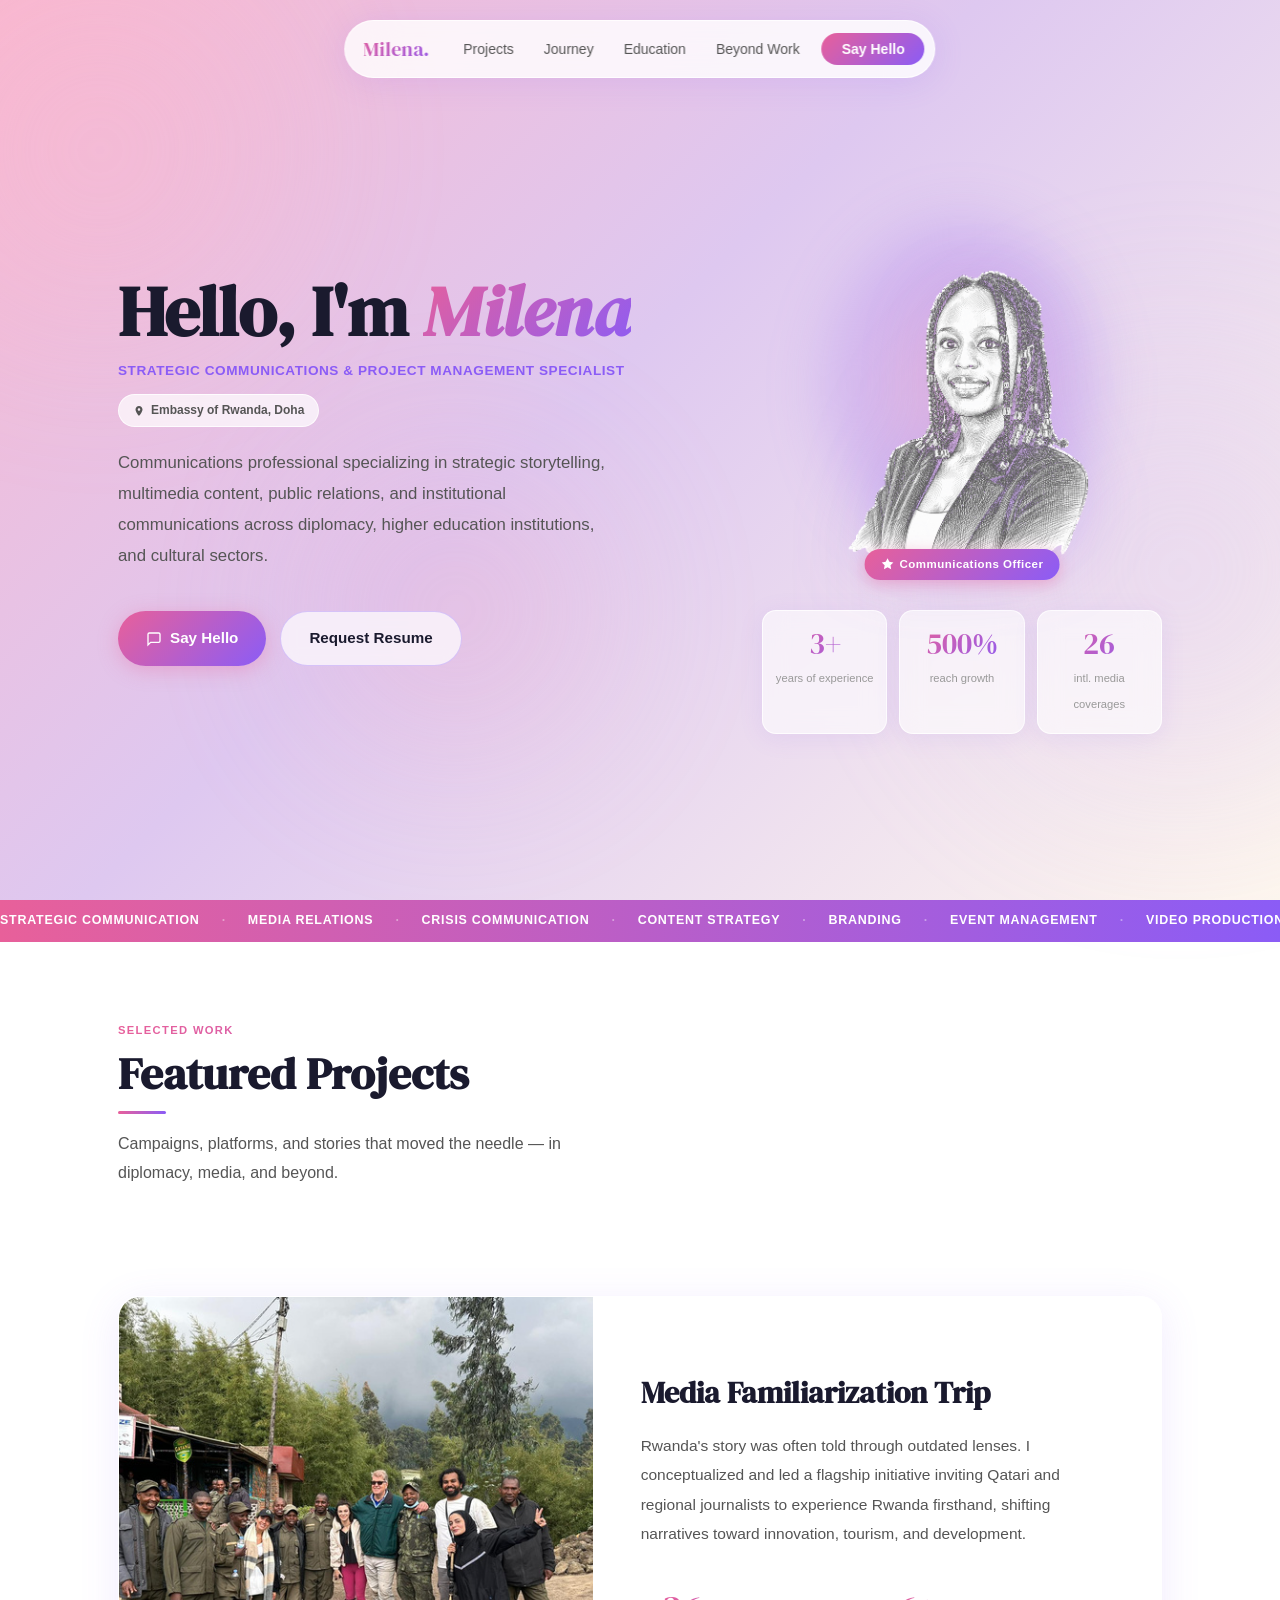
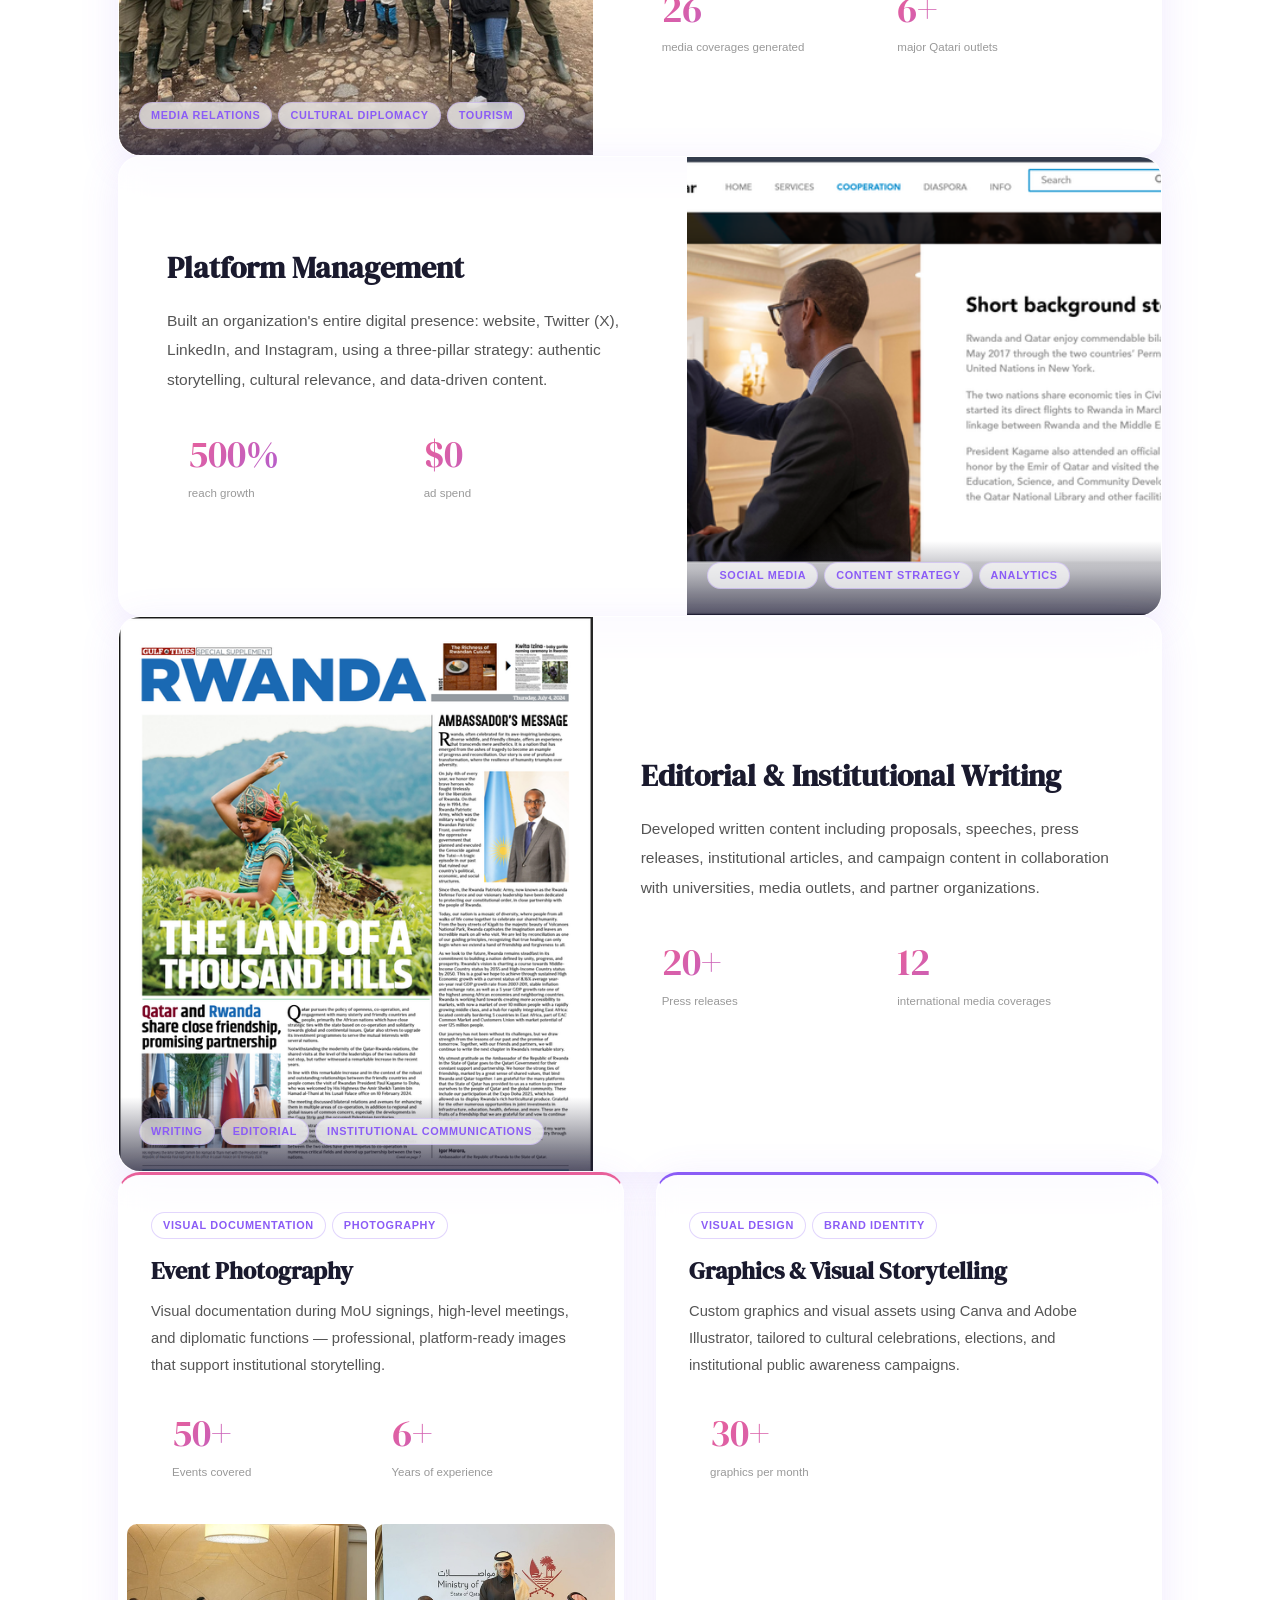
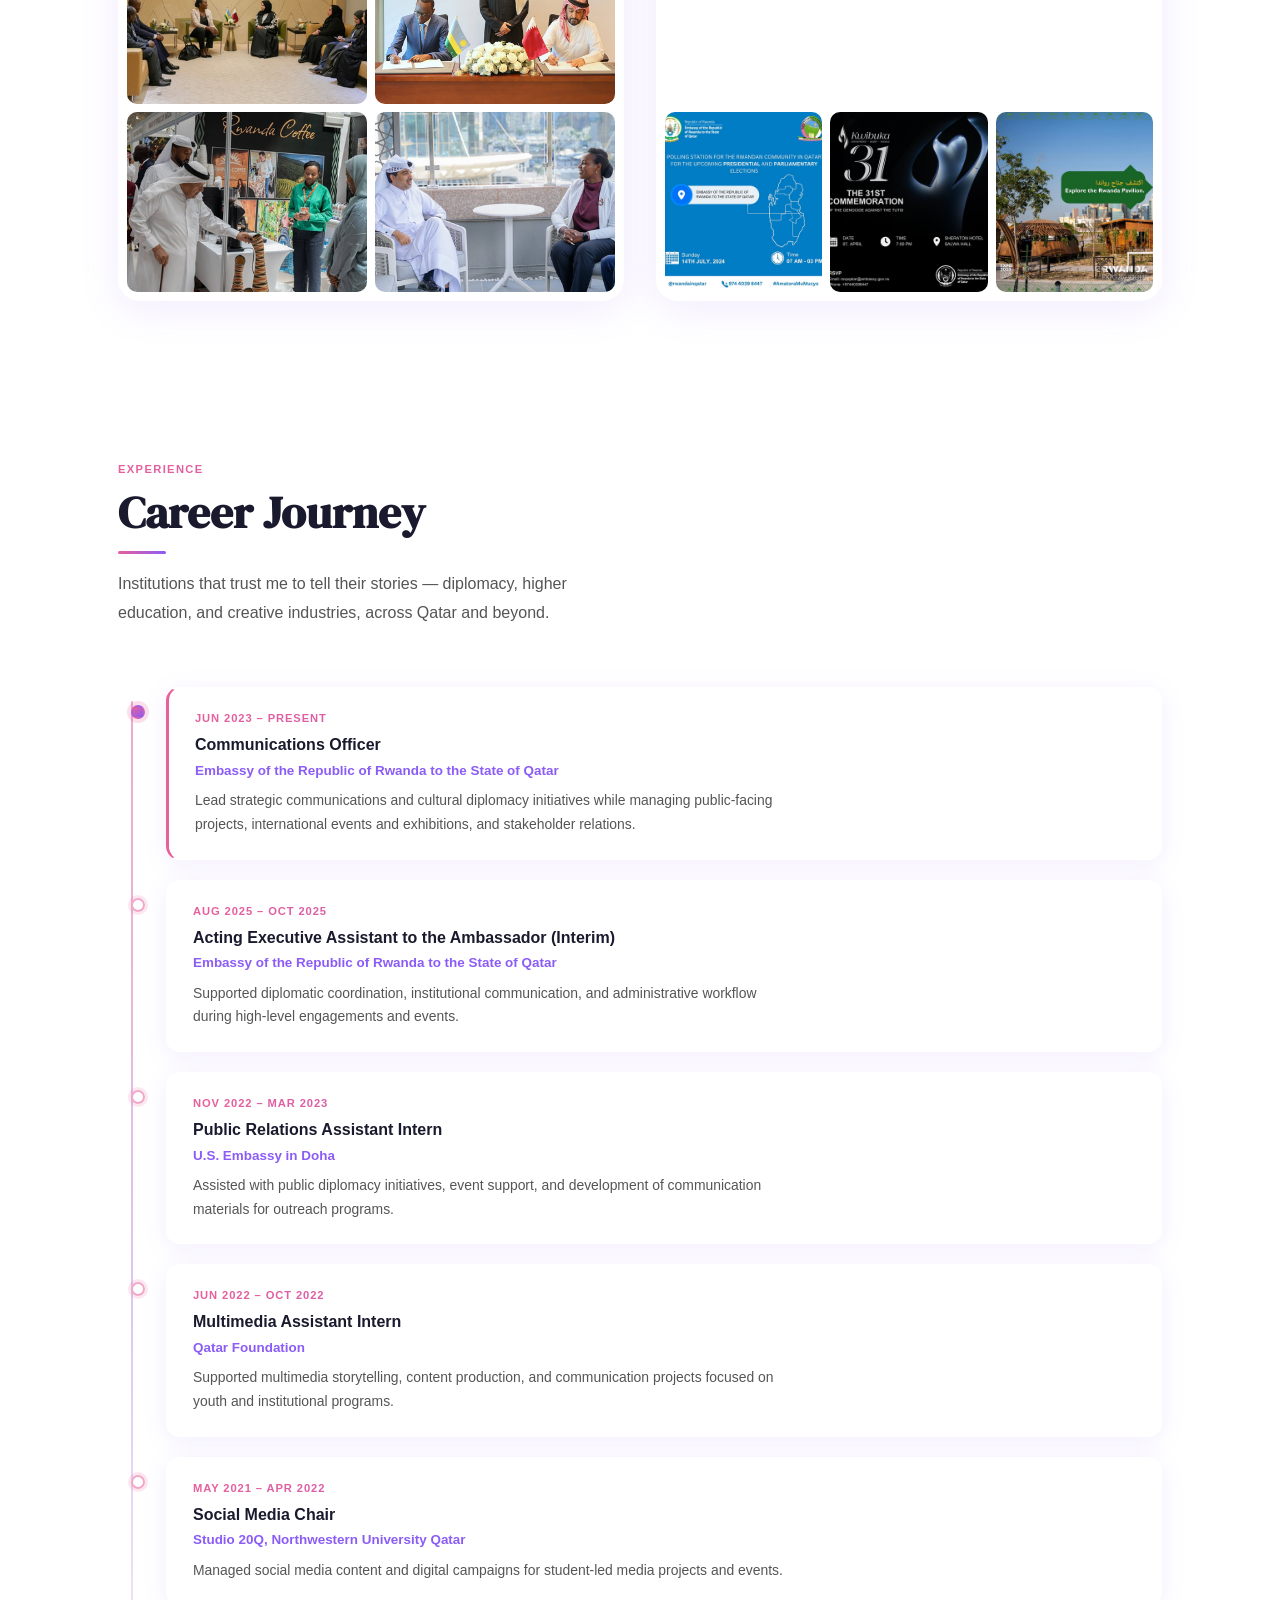
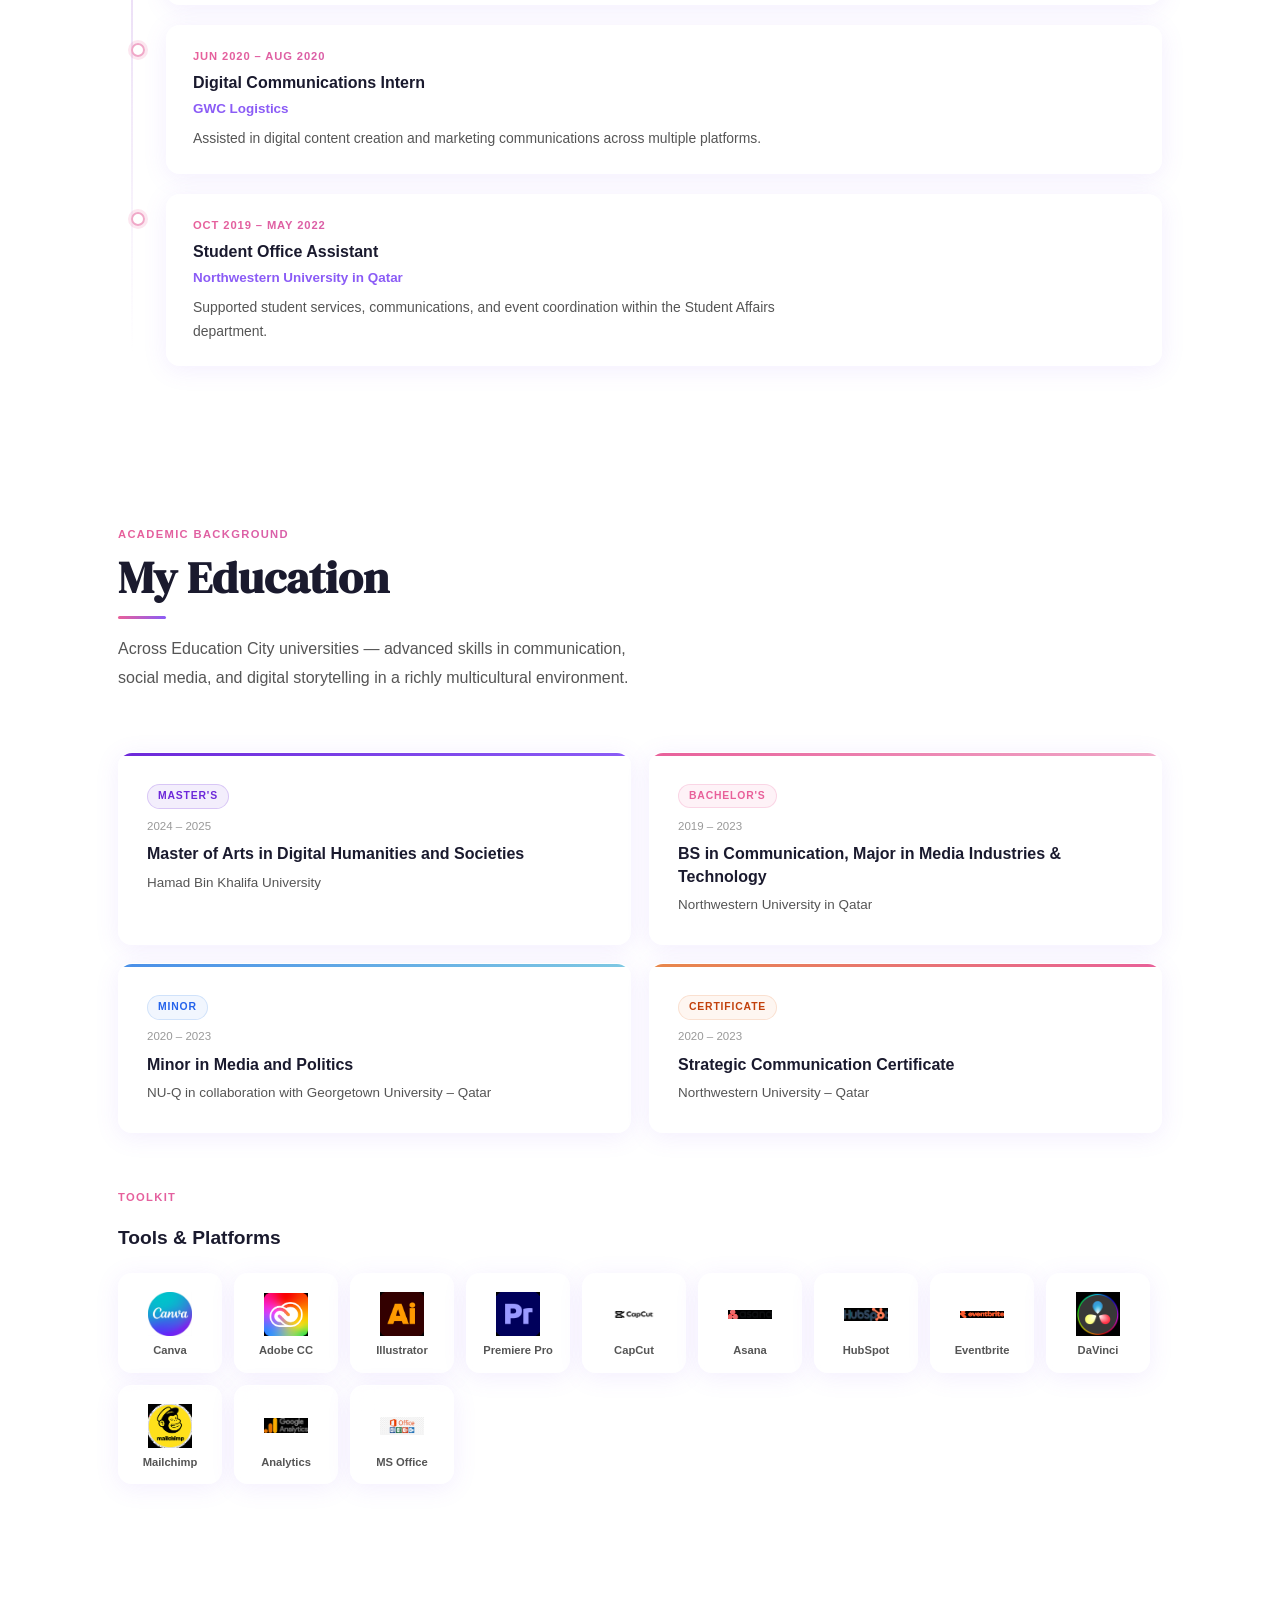
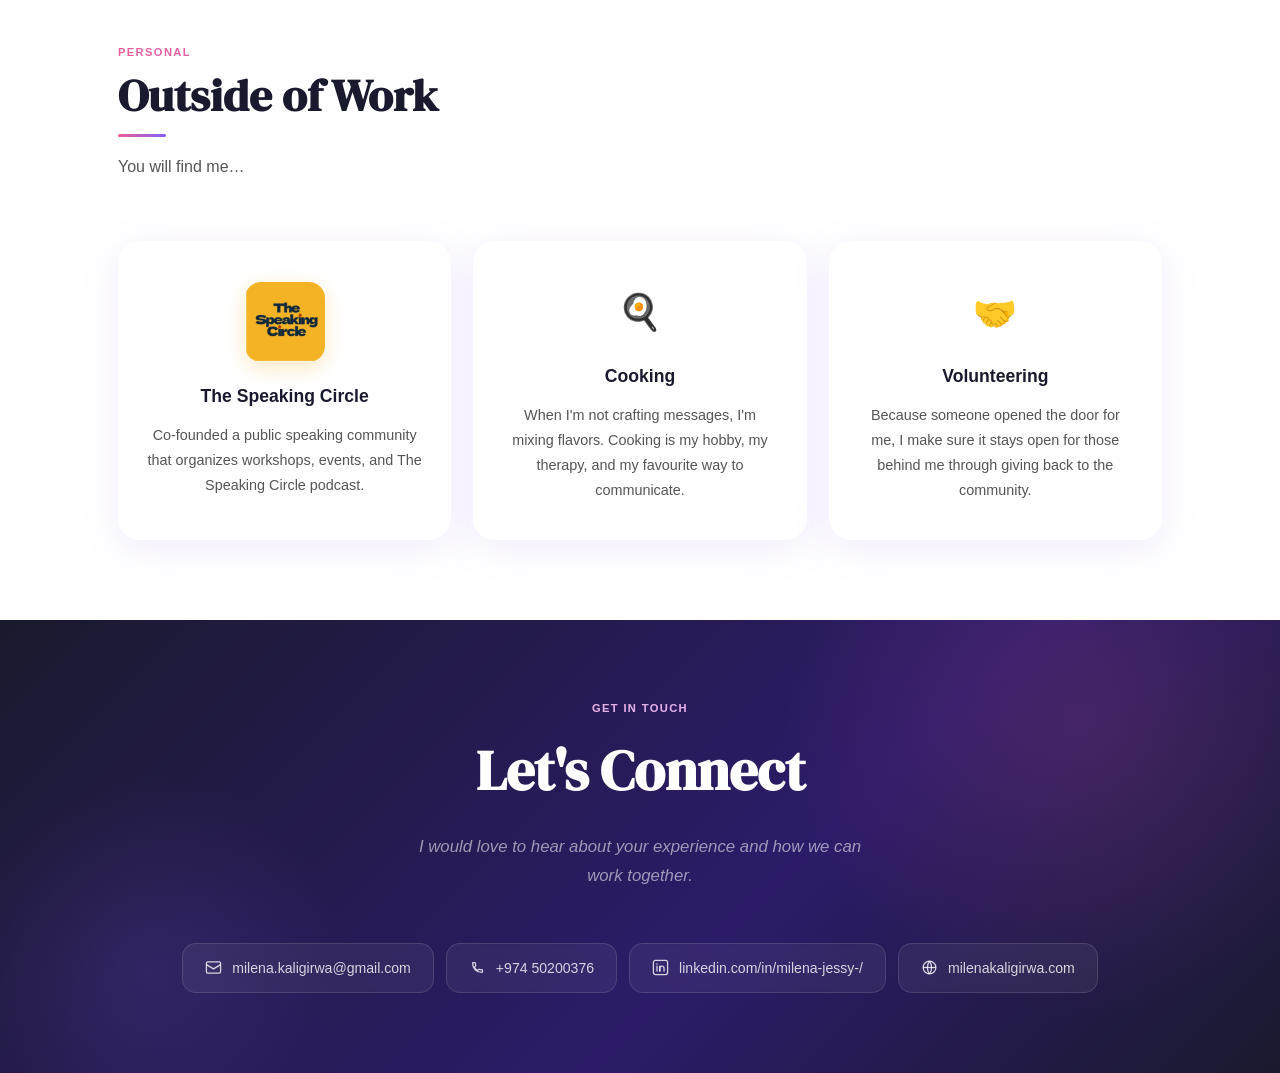
==== commit 5c975e74: "fix: reduce section padding and verify image visibility - Reduce .section padding from 120px to 80px" ====
--- a/index.html
+++ b/index.html
@@ -8,7 +8,7 @@
   <link rel="stylesheet" href="styles.css" />
   <link rel="preconnect" href="https://fonts.googleapis.com" />
   <link rel="preconnect" href="https://fonts.gstatic.com" crossorigin />
-  <link href="https://fonts.googleapis.com/css2?family=DM+Serif+Display:ital@0;1&family=Outfit:wght@300;400;500;600;700&display=swap" rel="stylesheet" />
+  <link href="https://fonts.googleapis.com/css2?family=DM+Serif+Display:ital@0;1&family=Space+Grotesk:wght@300;400;500;600;700&family=Archivo:wght@300;400;500;600;700&display=swap" rel="stylesheet" />
 </head>
 <body>
   <a href="#hero" class="skip-link">Skip to main content</a>
--- a/styles.css
+++ b/styles.css
@@ -379,8 +379,8 @@
 .stat__label { font-size: .7rem; font-weight: 500; color: var(--light); line-height: 1.3; }
 
 /* ===== SECTIONS ===== */
-.section { position: relative; z-index: 1; padding: 110px 0; }
-.section__header { margin-bottom: 64px; }
+.section { position: relative; z-index: 1; padding: 80px 0; }
+.section__header { margin-bottom: 60px; }
 .section__title {
   font-family: var(--ff-serif);
   font-size: clamp(2rem, 3.5vw, 2.9rem);
@@ -419,79 +419,94 @@
 }
 
 /* ===== PROJECTS ===== */
-.projects .container { display: flex; flex-direction: column; gap: 28px; }
-
-/* Feature projects (Media Trip + Platform) */
+.projects .container { display: flex; flex-direction: column; gap: 48px; }
+
+/* Feature projects */
 .project--feature {
   display: grid;
-  grid-template-columns: 1fr 1fr;
+  grid-template-columns: 5fr 6fr;
   border-radius: var(--radius-lg);
   overflow: hidden;
   background: var(--glass-bg);
   border: 1.5px solid var(--glass-border);
   backdrop-filter: blur(14px);
   box-shadow: var(--shadow-card);
-  transition: transform .3s, box-shadow .3s;
-  min-height: 340px;
-}
-.project--feature:hover { transform: translateY(-5px); box-shadow: var(--shadow-hover); }
+  transition: transform .35s, box-shadow .35s;
+  min-height: 460px;
+}
+.project--feature:hover { transform: translateY(-6px); box-shadow: var(--shadow-hover); }
 .project--feature.project--flip { direction: rtl; }
 .project--feature.project--flip > * { direction: ltr; }
 
 .project--feature .project__image {
   position: relative;
   overflow: hidden;
-  min-height: 300px;
 }
 .project--feature .project__image img {
   width: 100%; height: 100%;
   object-fit: cover;
   object-position: center top;
   display: block;
-  transition: transform .5s ease;
-}
-.project--feature:hover .project__image img { transform: scale(1.05); }
+  transition: transform .6s ease;
+}
+.project--feature:hover .project__image img { transform: scale(1.06); }
 .project__image-overlay {
   position: absolute;
   bottom: 0; left: 0; right: 0;
-  padding: 16px;
-  background: linear-gradient(to top, rgba(26,26,46,0.7) 0%, transparent 100%);
+  padding: 20px;
+  background: linear-gradient(to top, rgba(26,26,46,0.75) 0%, transparent 100%);
 }
 
 .project--feature .project__text {
-  padding: 40px 36px;
+  padding: 52px 48px;
   display: flex;
   flex-direction: column;
   justify-content: center;
-  gap: 16px;
+  gap: 20px;
 }
 
 .project__title {
   font-family: var(--ff-serif);
-  font-size: 1.65rem;
+  font-size: 1.85rem;
   color: var(--dark);
-  line-height: 1.2;
+  line-height: 1.18;
 }
 .project__desc {
-  font-size: .95rem;
+  font-size: .97rem;
   font-weight: 300;
   color: var(--mid);
-  line-height: 1.8;
-}
-.project__stats { display: flex; gap: 28px; flex-wrap: wrap; }
+  line-height: 1.9;
+}
+.project__stats {
+  display: flex;
+  gap: 0;
+  flex-wrap: wrap;
+  border: 1.5px solid var(--glass-border);
+  border-radius: var(--radius);
+  overflow: hidden;
+  background: rgba(255,255,255,0.5);
+  margin-top: 4px;
+}
+.pstat {
+  flex: 1;
+  padding: 16px 20px;
+  border-right: 1.5px solid var(--glass-border);
+  min-width: 110px;
+}
+.pstat:last-child { border-right: none; }
 
 .pstat__num {
   display: block;
   font-family: var(--ff-serif);
-  font-size: 2.2rem;
+  font-size: 2.4rem;
   background: linear-gradient(135deg, var(--pink), var(--purple));
   -webkit-background-clip: text;
   -webkit-text-fill-color: transparent;
   background-clip: text;
   line-height: 1;
-  margin-bottom: 3px;
-}
-.pstat__label { font-size: .74rem; font-weight: 500; color: var(--light); }
+  margin-bottom: 5px;
+}
+.pstat__label { font-size: .72rem; font-weight: 500; color: var(--light); line-height: 1.3; }
 
 /* Editorial project */
 .project--editorial {
@@ -542,7 +557,7 @@
 .editorial__card-body p { font-size: .82rem; font-weight: 300; color: var(--mid); line-height: 1.6; }
 
 /* Card projects (Photo + Graphics) */
-.projects__row { display: grid; grid-template-columns: 1fr 1fr; gap: 24px; }
+.projects__row { display: grid; grid-template-columns: 1fr 1fr; gap: 32px; }
 
 .project--card {
   background: var(--glass-bg);
@@ -551,14 +566,14 @@
   border-radius: var(--radius-lg);
   overflow: hidden;
   box-shadow: var(--shadow-card);
-  transition: transform .3s, box-shadow .3s;
+  transition: transform .35s, box-shadow .35s;
   display: flex;
   flex-direction: column;
 }
-.project--card:hover { transform: translateY(-5px); box-shadow: var(--shadow-hover); }
-.project__card-header { padding: 32px 28px 20px; flex: 1; }
-.project__card-header .project__title { margin: 10px 0 10px; font-size: 1.4rem; }
-.project__card-header .project__desc { font-size: .88rem; margin-bottom: 14px; }
+.project--card:hover { transform: translateY(-6px); box-shadow: var(--shadow-hover); }
+.project__card-header { padding: 36px 32px 24px; flex: 1; }
+.project__card-header .project__title { margin: 12px 0 12px; font-size: 1.5rem; }
+.project__card-header .project__desc { font-size: .92rem; margin-bottom: 18px; line-height: 1.85; }
 
 /* Category accent borders */
 .project--media   { border-top: 3px solid #e8874a; }
@@ -570,31 +585,31 @@
 .photo__grid {
   display: grid;
   grid-template-columns: 1fr 1fr;
-  gap: 6px;
-  padding: 0 6px 6px;
-}
-.photo__cell { height: 150px; border-radius: 10px; overflow: hidden; }
+  gap: 8px;
+  padding: 0 8px 8px;
+}
+.photo__cell { height: 180px; border-radius: 10px; overflow: hidden; }
 .photo__cell img {
   width: 100%; height: 100%;
   object-fit: cover; object-position: center top;
-  display: block; transition: transform .4s;
-}
-.photo__cell:hover img { transform: scale(1.06); }
+  display: block; transition: transform .45s ease;
+}
+.photo__cell:hover img { transform: scale(1.07); }
 
 /* Graphics grid */
 .graphics__grid {
   display: grid;
   grid-template-columns: 1fr 1fr 1fr;
-  gap: 6px;
-  padding: 0 6px 6px;
-}
-.graphics__cell { height: 150px; border-radius: 10px; overflow: hidden; }
+  gap: 8px;
+  padding: 0 8px 8px;
+}
+.graphics__cell { height: 180px; border-radius: 10px; overflow: hidden; }
 .graphics__cell img {
   width: 100%; height: 100%;
   object-fit: cover; object-position: center;
-  display: block; transition: transform .4s;
-}
-.graphics__cell:hover img { transform: scale(1.06); }
+  display: block; transition: transform .45s ease;
+}
+.graphics__cell:hover img { transform: scale(1.07); }
 
 /* ===== TIMELINE ===== */
 .timeline { position: relative; padding-left: 48px; }
@@ -858,7 +873,9 @@
   .hero__stats { justify-content: center; }
 
   .project--feature { grid-template-columns: 1fr; }
-  .project--feature .project__image { min-height: 220px; }
+  .project--feature .project__image { min-height: 260px; }
+  .project--feature .project__text { padding: 36px 28px; }
+  .projects__row { grid-template-columns: 1fr; gap: 24px; }
   .project--feature.project--flip { direction: ltr; }
   .editorial__cards { grid-template-columns: 1fr; }
   .projects__row { grid-template-columns: 1fr; }
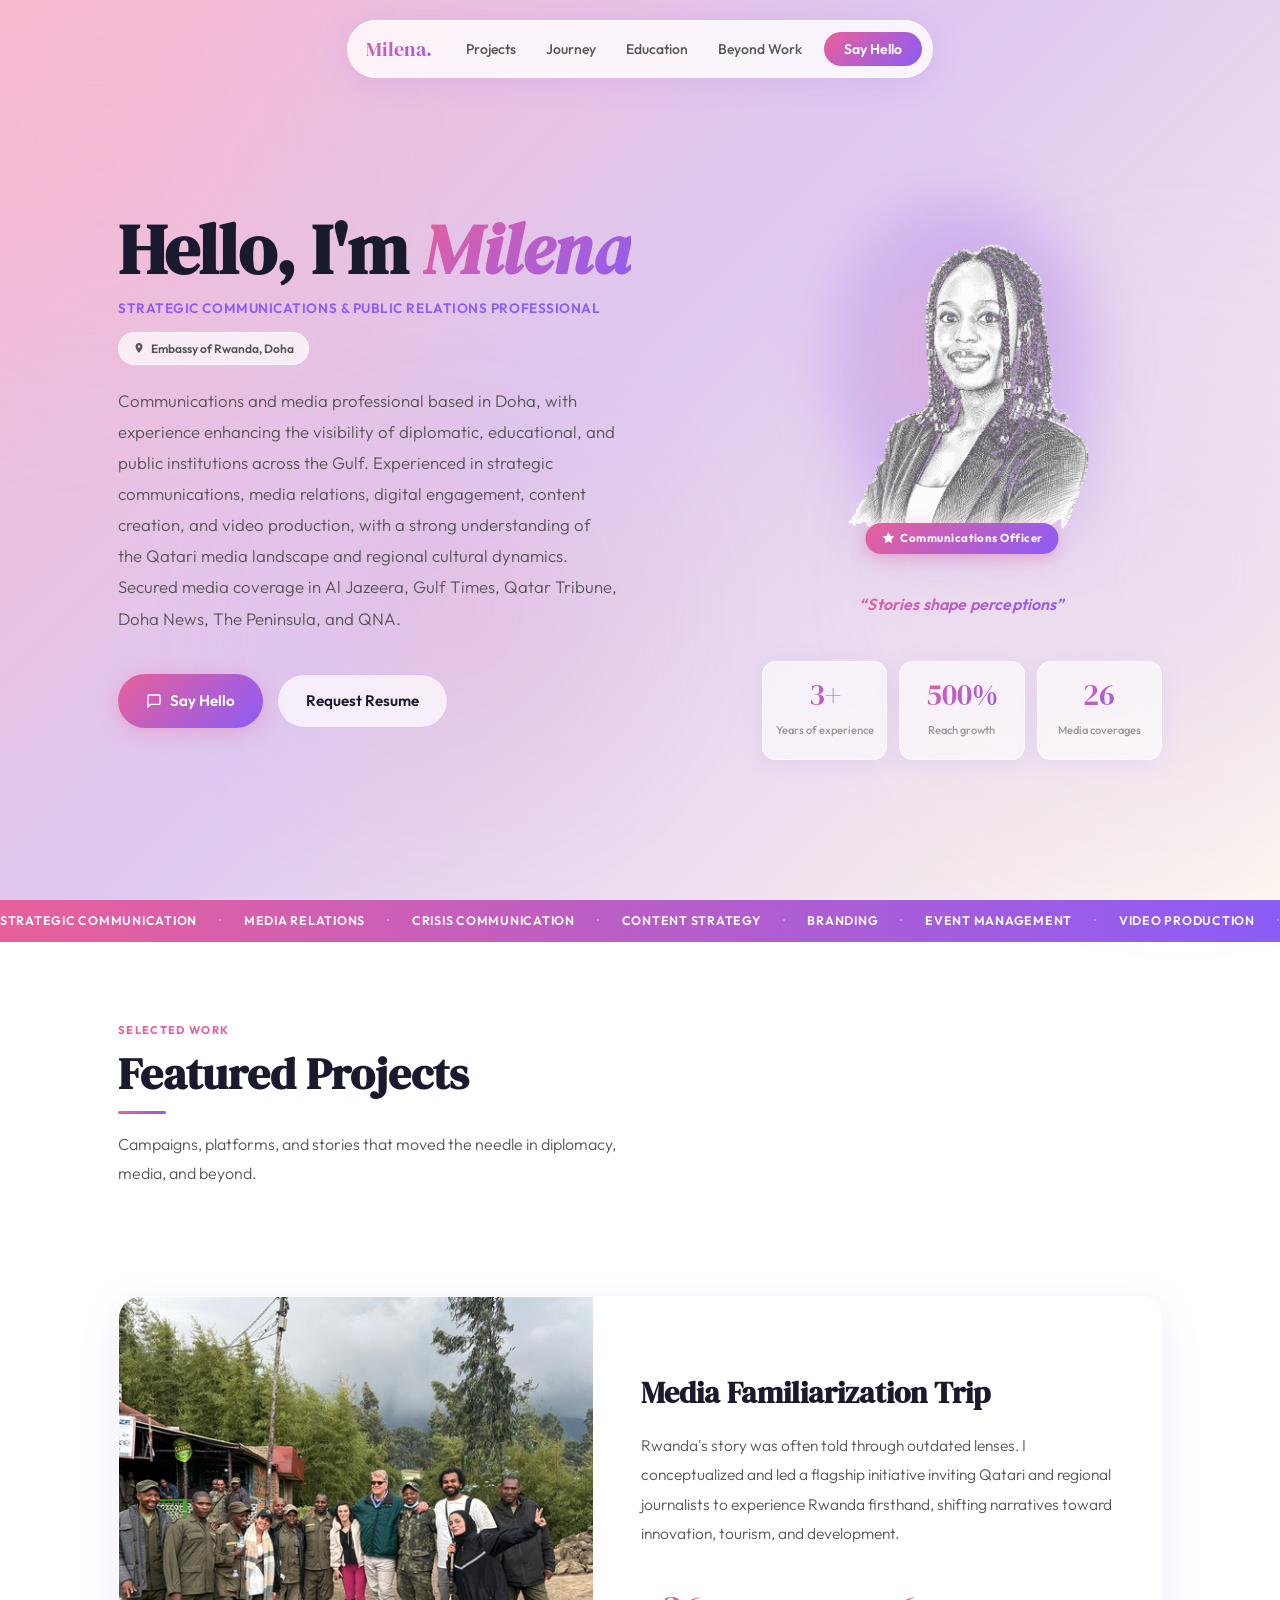
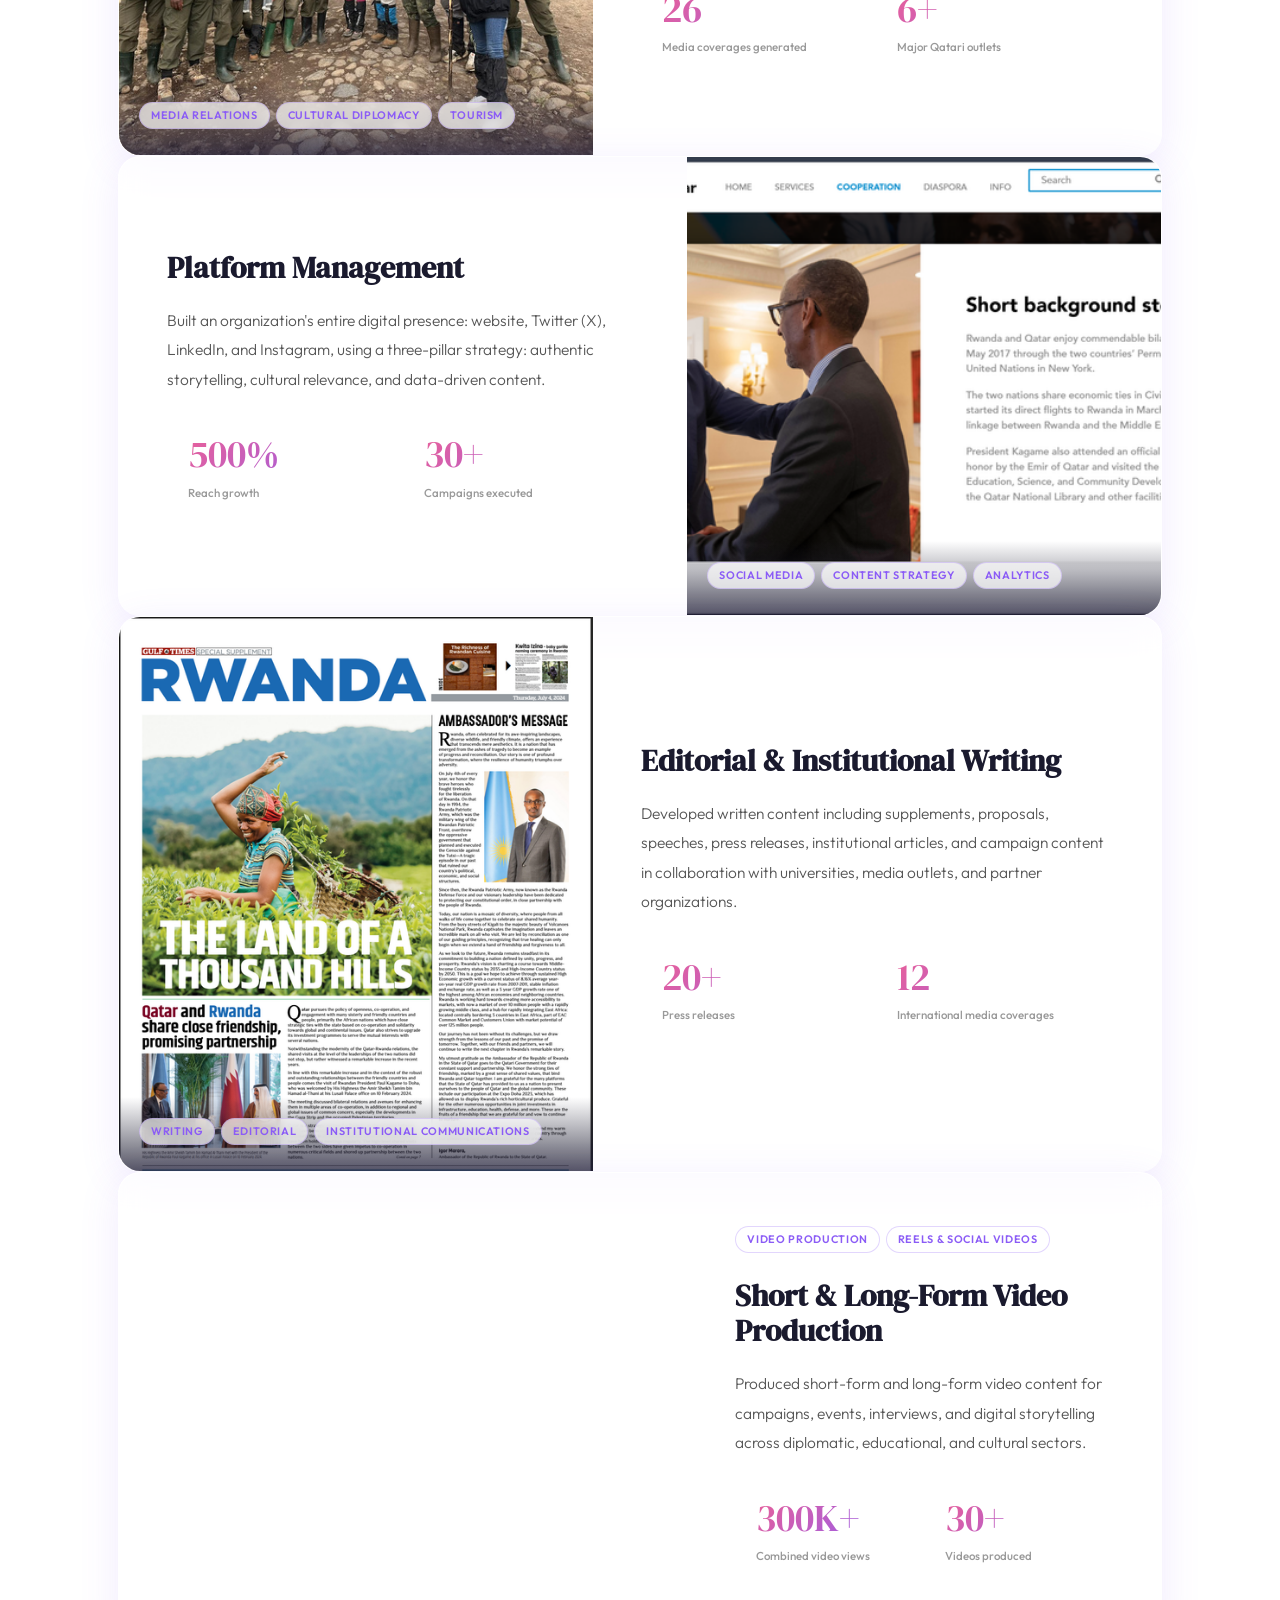
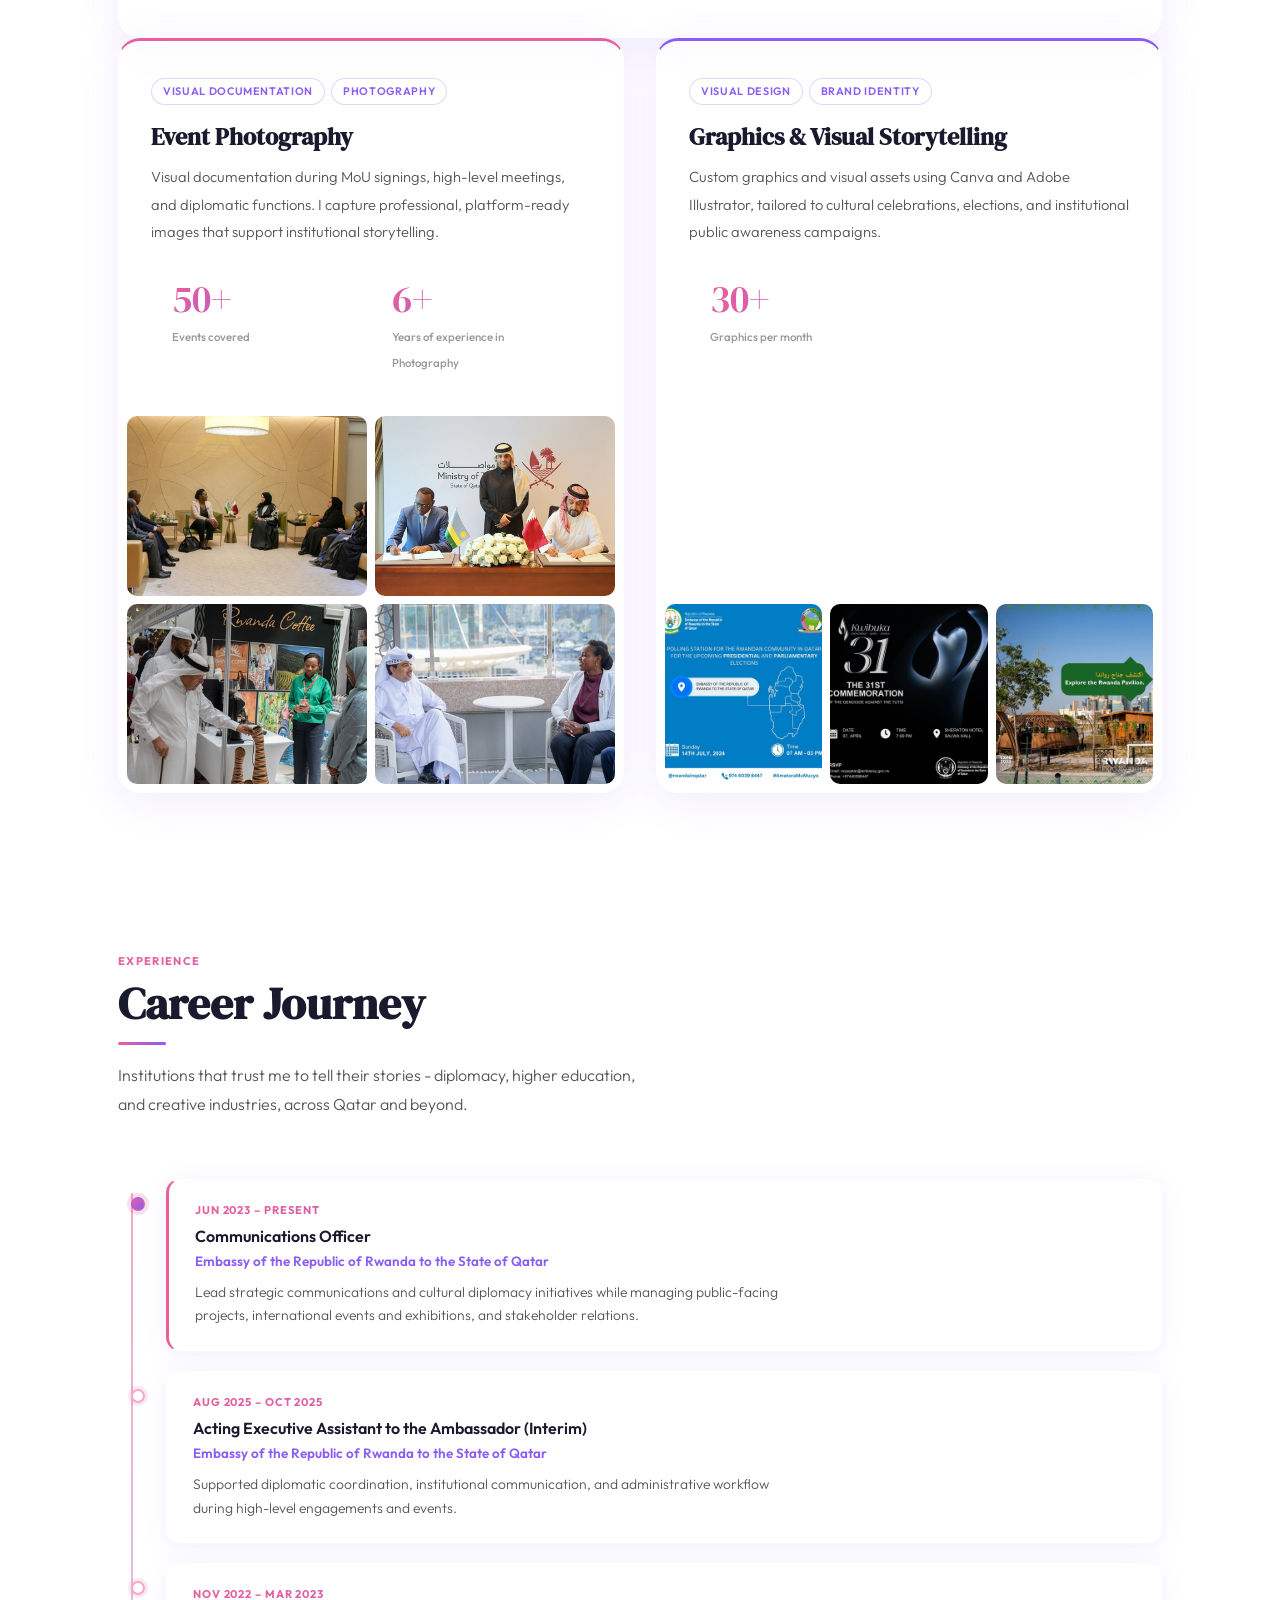
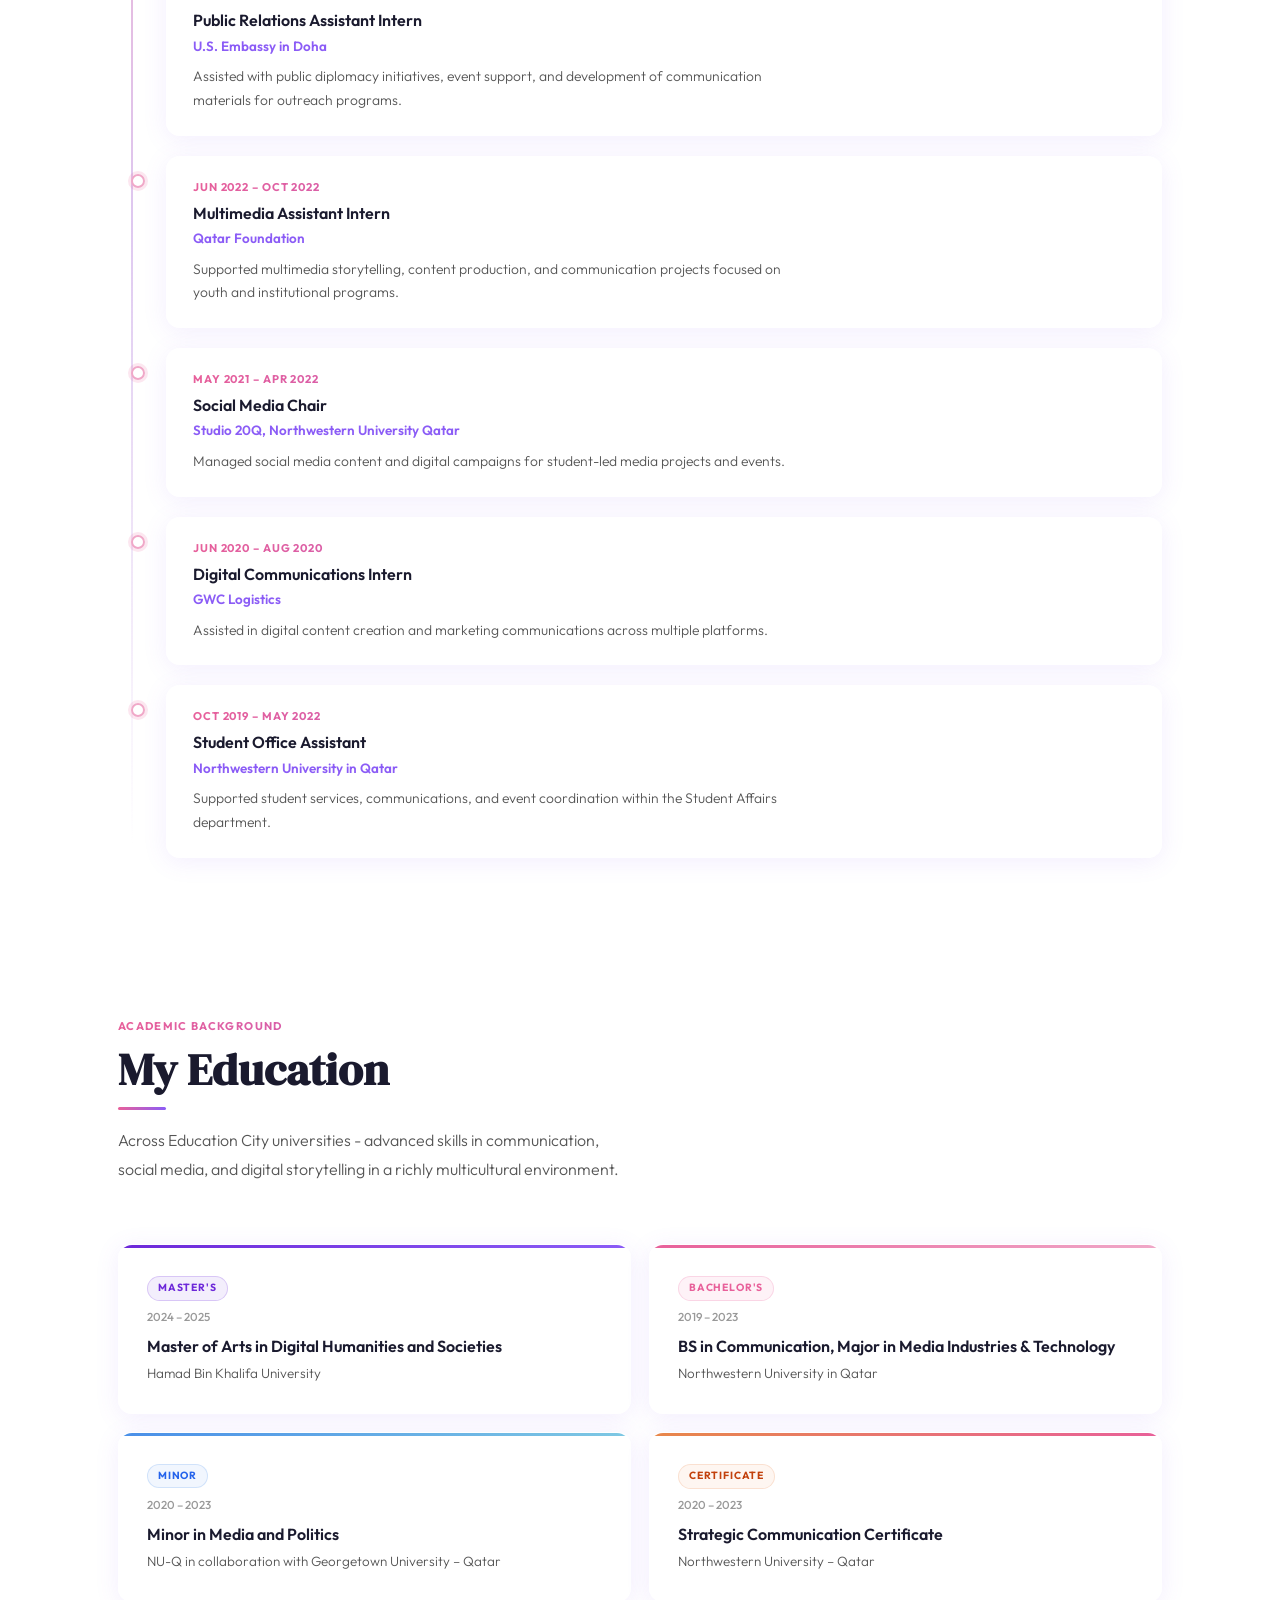
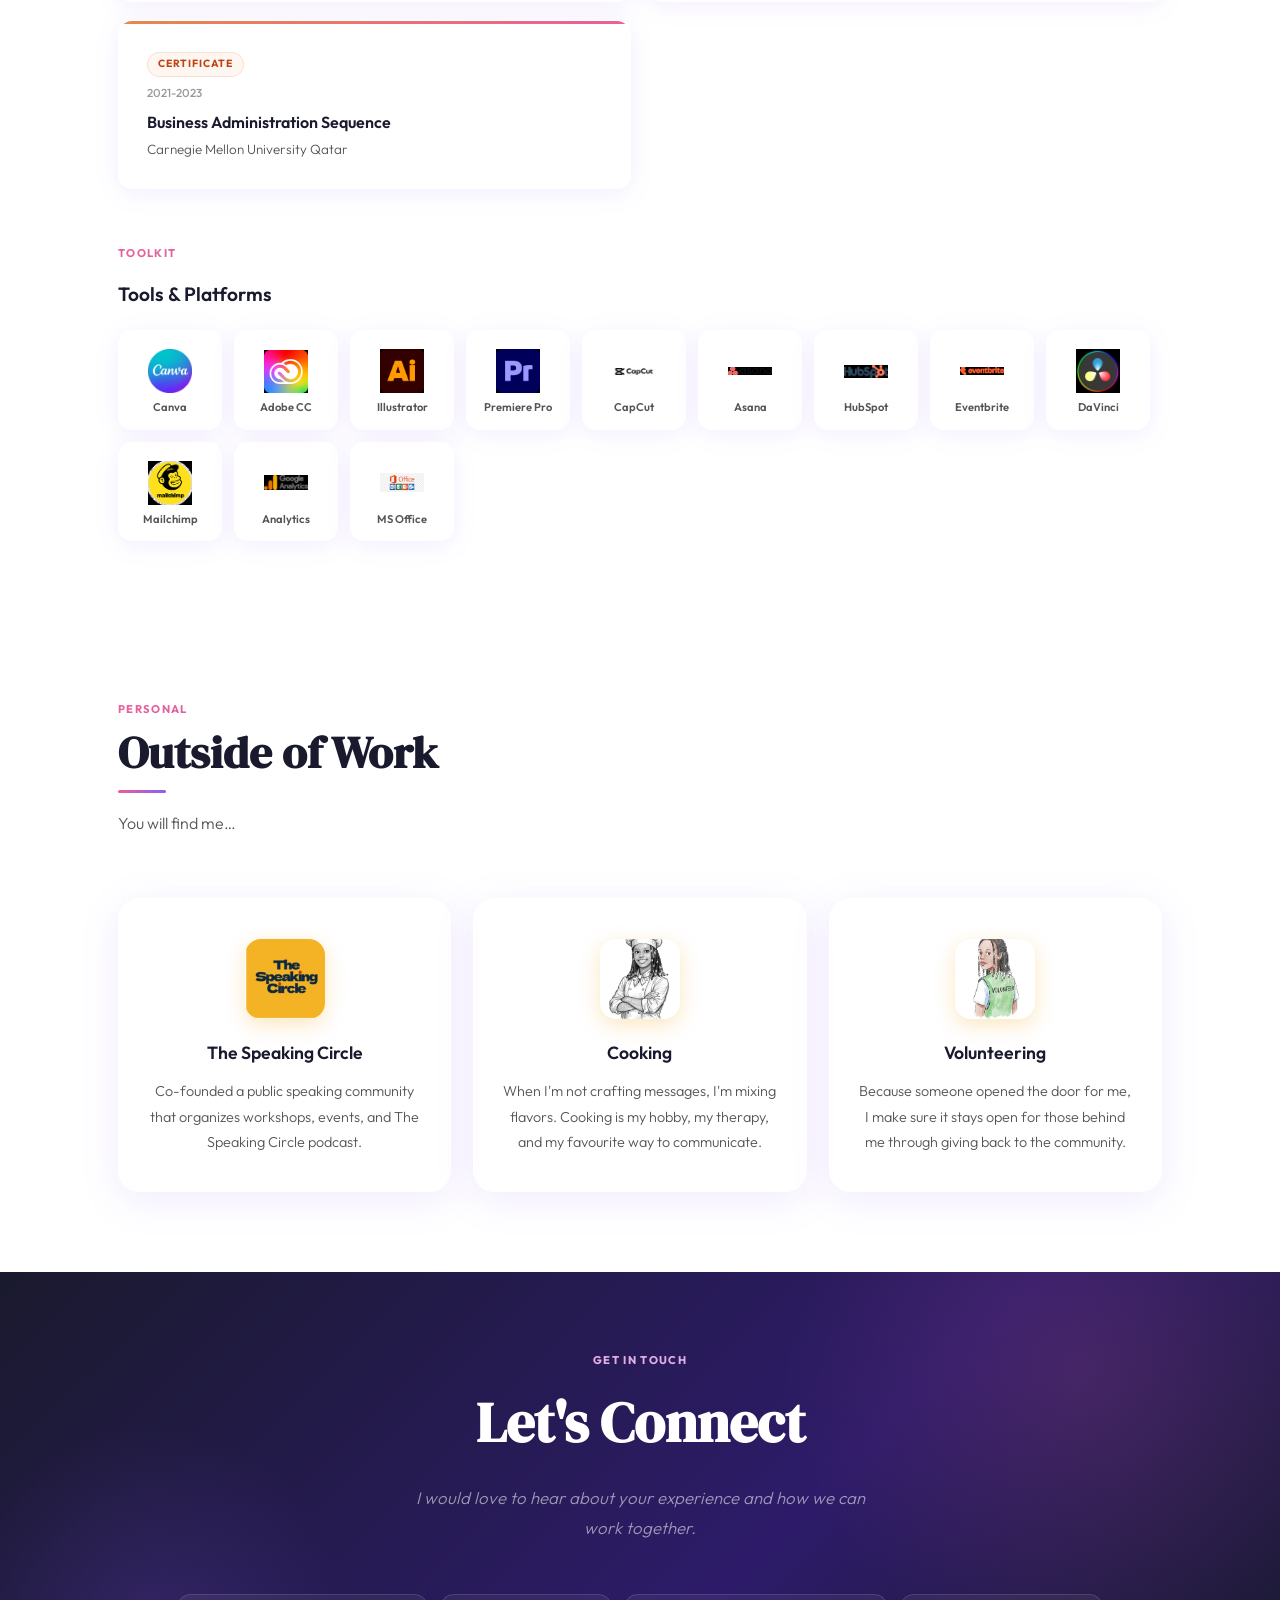
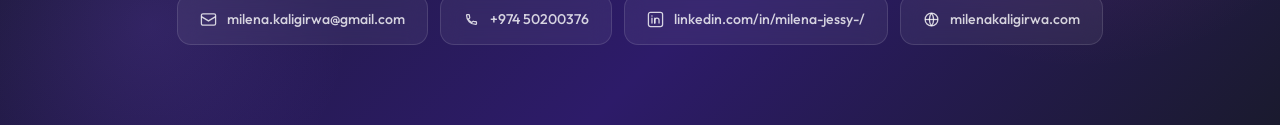
==== commit ffa3d664: "feat: add "Stories shape perceptions" quote to hero section Co-Authored-By: Claude Opus 4.8 <noreply" ====
--- a/index.html
+++ b/index.html
@@ -8,7 +8,7 @@
   <link rel="stylesheet" href="styles.css" />
   <link rel="preconnect" href="https://fonts.googleapis.com" />
   <link rel="preconnect" href="https://fonts.gstatic.com" crossorigin />
-  <link href="https://fonts.googleapis.com/css2?family=DM+Serif+Display:ital@0;1&family=Space+Grotesk:wght@300;400;500;600;700&family=Archivo:wght@300;400;500;600;700&display=swap" rel="stylesheet" />
+  <link href="https://fonts.googleapis.com/css2?family=DM+Serif+Display:ital@0;1&family=Outfit:wght@300;400;500;600;700&display=swap" rel="stylesheet" />
 </head>
 <body>
   <a href="#hero" class="skip-link">Skip to main content</a>
@@ -63,6 +63,7 @@
           Communications Officer
         </div>
       </div>
+      <p class="hero__quote" data-cms="hero.quote">&ldquo;Stories shape perceptions&rdquo;</p>
       <div class="hero__stats">
         <div class="stat">
           <span class="stat__num" data-cms="hero.stat_1_num">3+</span>
--- a/styles.css
+++ b/styles.css
@@ -175,6 +175,8 @@
   z-index: 1;
 }
 .ticker__track { display: inline-flex; gap: 22px; animation: ticker 30s linear infinite; }
+@media (max-width: 820px) { .ticker__track { animation-duration: 55s; } }
+@media (max-width: 480px) { .ticker__track { animation-duration: 75s; } }
 .ticker__track span { flex-shrink: 0; }
 .ticker__track .dot { color: rgba(255,255,255,0.4); }
 @keyframes ticker { from { transform: translateX(0); } to { transform: translateX(-50%); } }
@@ -352,6 +354,20 @@
   align-items: center;
   gap: 5px;
   box-shadow: 0 4px 16px rgba(232,96,154,.4);
+}
+
+.hero__quote {
+  margin-top: 32px;
+  text-align: center;
+  font-style: italic;
+  font-weight: 600;
+  font-size: 1rem;
+  letter-spacing: .01em;
+  background: linear-gradient(135deg, var(--pink), var(--purple));
+  -webkit-background-clip: text;
+  background-clip: text;
+  -webkit-text-fill-color: transparent;
+  color: var(--purple);
 }
 
 .hero__stats { display: flex; gap: 12px; width: 100%; margin-top: 24px; }
@@ -867,31 +883,81 @@
   .nav__cta { margin-left: 0; text-align: center; justify-content: center; }
   .nav__burger { display: flex; }
 
-  .hero { flex-direction: column; padding: 96px 28px 48px; min-height: auto; gap: 36px; }
+  .section { padding: 60px 0; }
+  .section__header { margin-bottom: 44px; }
+
+  .hero { flex-direction: column; padding: 90px 20px 40px; min-height: auto; gap: 28px; }
   .hero__visual { flex: none; width: 100%; align-items: center; }
-  .hero__photo-wrap { width: 240px; height: 290px; }
+  .hero__photo-wrap { width: 220px; height: 270px; }
   .hero__stats { justify-content: center; }
+  .hero__sub { margin-bottom: 28px; }
+  .container { padding: 0 20px; }
 
   .project--feature { grid-template-columns: 1fr; }
-  .project--feature .project__image { min-height: 260px; }
-  .project--feature .project__text { padding: 36px 28px; }
-  .projects__row { grid-template-columns: 1fr; gap: 24px; }
+  .project--feature .project__image { min-height: 240px; }
+  .project--feature .project__text { padding: 28px 24px; gap: 14px; }
+  .projects__row { grid-template-columns: 1fr; gap: 20px; }
   .project--feature.project--flip { direction: ltr; }
   .editorial__cards { grid-template-columns: 1fr; }
-  .projects__row { grid-template-columns: 1fr; }
-  .edu__grid { grid-template-columns: 1fr; }
-  .beyond__grid { grid-template-columns: 1fr; }
+  .edu__grid { grid-template-columns: 1fr 1fr; }
+  .beyond__grid { grid-template-columns: repeat(2, 1fr); }
   .contact__links { flex-direction: column; align-items: stretch; }
   .timeline { padding-left: 30px; }
   .timeline::before { left: 7px; }
   .timeline__dot { left: -23px; }
+
+  .project__card-header { padding: 24px 20px 18px; }
+  .tools__list { justify-content: center; }
 }
 
 @media (max-width: 480px) {
-  .hero__stats { flex-wrap: wrap; }
-  .stat { min-width: 90px; }
+  .section { padding: 48px 0; }
+  .section__header { margin-bottom: 32px; }
+
+  .hero { padding: 84px 16px 36px; gap: 24px; }
+  .hero__heading { font-size: 2.4rem; }
+  .hero__sub { font-size: .95rem; line-height: 1.75; margin-bottom: 22px; }
+  .hero__photo-wrap { width: 190px; height: 230px; }
+  .hero__stats { flex-wrap: wrap; gap: 8px; }
+  .stat { min-width: 88px; padding: 14px 8px; }
+  .stat__num { font-size: 1.55rem; }
+  .container { padding: 0 16px; }
+
+  .edu__grid { grid-template-columns: 1fr; }
+  .beyond__grid { grid-template-columns: 1fr; }
+  .beyond__card { padding: 28px 20px 24px; }
+
+  .project__title { font-size: 1.5rem; }
+  .project--feature .project__text { padding: 22px 18px; }
+  .project__card-header { padding: 20px 18px 14px; }
+
+  .contact__title { font-size: 2rem; }
   .tools__list { justify-content: center; }
   .hero__badges { justify-content: center; }
+}
+
+/* ===== PROJECT LINK BUTTON ===== */
+.project__link {
+  display: inline-flex;
+  align-items: center;
+  gap: 7px;
+  color: var(--purple);
+  font-size: .875rem;
+  font-weight: 600;
+  padding: 10px 20px;
+  border-radius: 100px;
+  border: 1.5px solid rgba(139,92,246,0.3);
+  background: rgba(139,92,246,0.06);
+  transition: all .25s;
+  align-self: flex-start;
+  margin-top: 4px;
+}
+.project__link:hover {
+  background: linear-gradient(135deg, var(--pink), var(--purple));
+  color: var(--white);
+  border-color: transparent;
+  transform: translateY(-2px);
+  box-shadow: 0 6px 20px rgba(139,92,246,.25);
 }
 
 /* ===== CUSTOM SECTIONS ===== */
@@ -908,7 +974,36 @@
   box-shadow: var(--shadow-sm);
   transition: transform .25s, box-shadow .25s;
 }
-.custom-section__card:hover { transform: translateY(-4px); box-shadow: var(--shadow); }
+.custom-section__card--media { padding: 0; overflow: hidden; }
+.custom-section__card--media .custom-section__detail,
+.custom-section__card--media .custom-section__title,
+.custom-section__card--media .custom-section__desc,
+.custom-section__card--media .custom-section__link { padding-left: 24px; padding-right: 24px; display: block; }
+.custom-section__card--media .custom-section__detail { padding-top: 20px; }
+.custom-section__card--media .custom-section__link { padding-bottom: 20px; }
+.custom-section__card:hover { transform: translateY(-4px); box-shadow: var(--shadow-card); }
+.custom-section__card--media:hover { transform: translateY(-4px); }
+
+.custom-section__media { position: relative; }
+.custom-section__media img {
+  width: 100%;
+  height: 200px;
+  object-fit: cover;
+  display: block;
+}
+.custom-section__video-wrap {
+  position: relative;
+  padding-bottom: 56.25%;
+  height: 0;
+  background: #000;
+}
+.custom-section__video-wrap iframe {
+  position: absolute;
+  top: 0; left: 0;
+  width: 100%; height: 100%;
+  border: none;
+}
+
 .custom-section__detail {
   display: inline-block;
   font-size: .75rem;
@@ -917,7 +1012,9 @@
   text-transform: uppercase;
   color: var(--accent);
   margin-bottom: 10px;
-}
+  margin-top: 20px;
+}
+.custom-section__card:not(.custom-section__card--media) .custom-section__detail { margin-top: 0; }
 .custom-section__title {
   font-size: 1.05rem;
   font-weight: 700;
@@ -929,6 +1026,17 @@
   color: var(--mid);
   line-height: 1.6;
 }
+.custom-section__link {
+  display: inline-flex;
+  align-items: center;
+  gap: 5px;
+  color: var(--purple);
+  font-size: .85rem;
+  font-weight: 600;
+  margin-top: 14px;
+  transition: gap .2s, color .2s;
+}
+.custom-section__link:hover { gap: 9px; color: var(--pink); }
 
 /* ===== FOCUS VISIBLE ===== */
 :focus-visible {
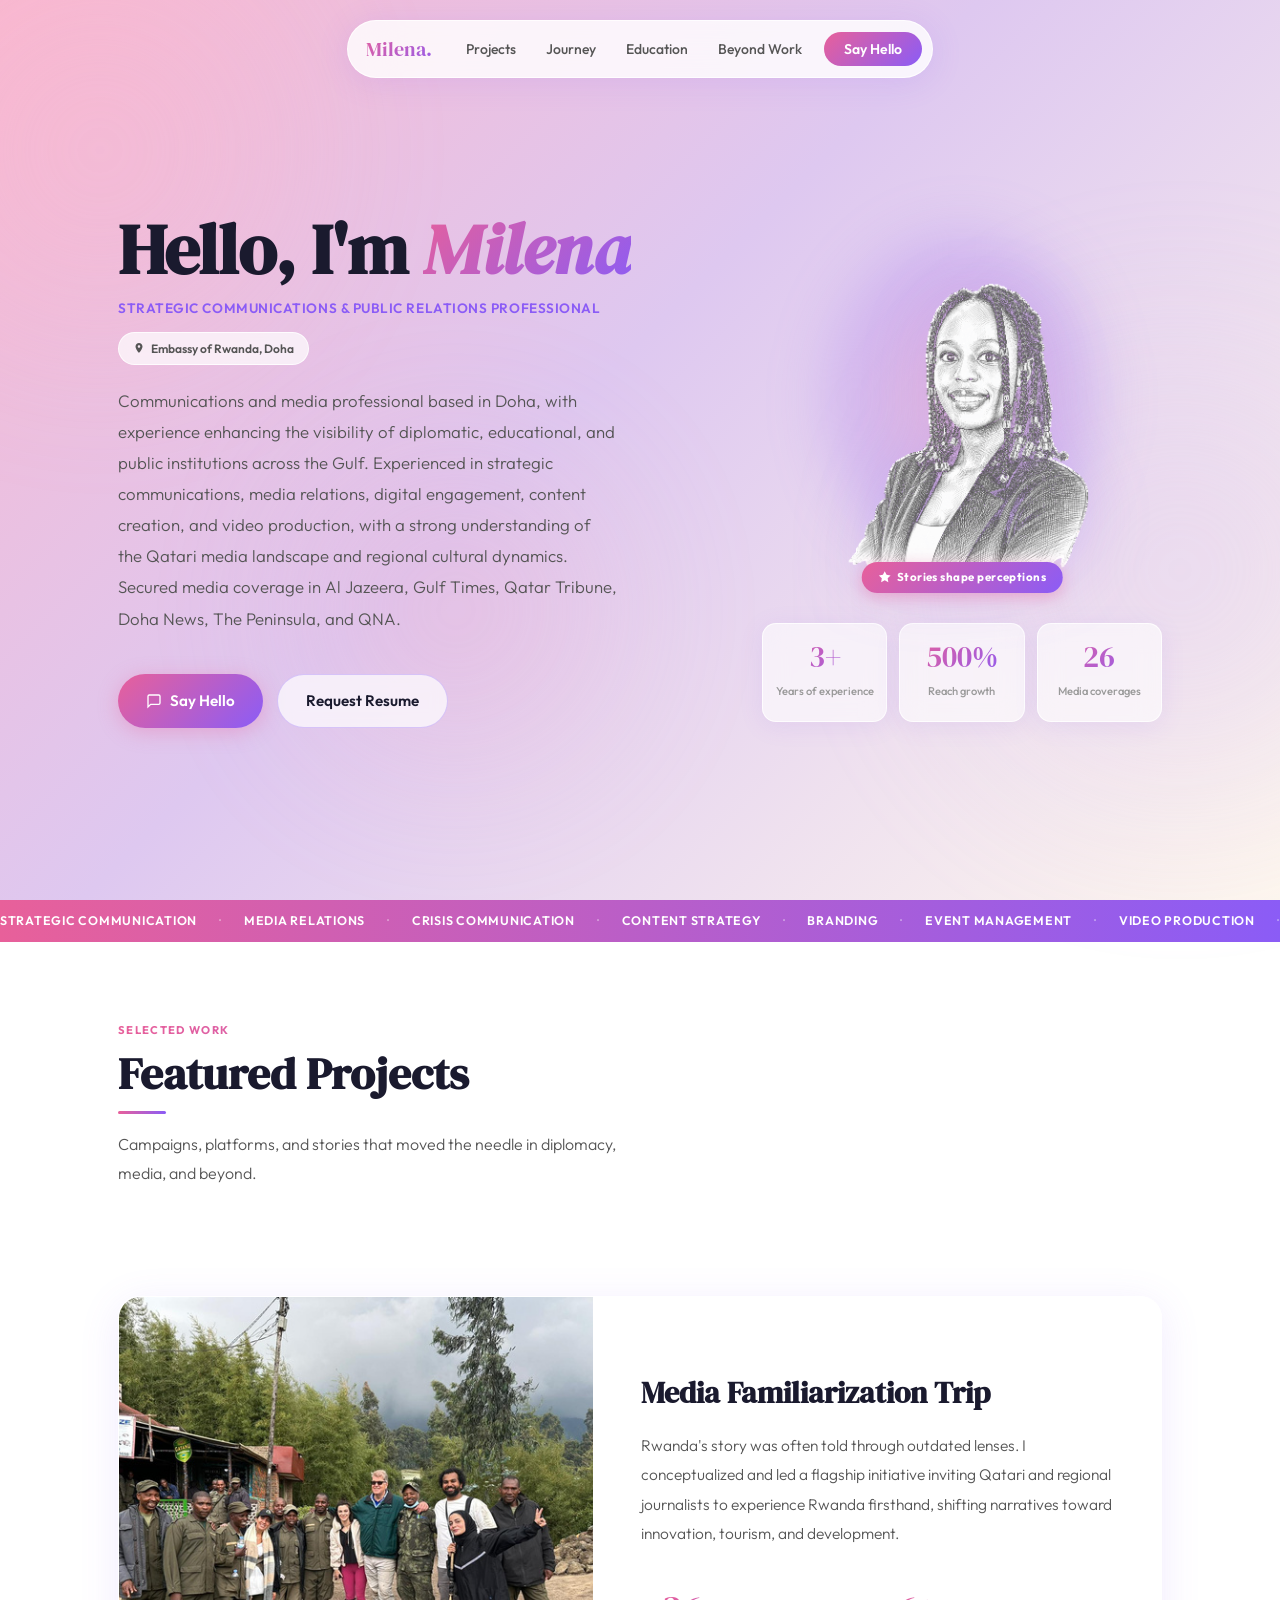
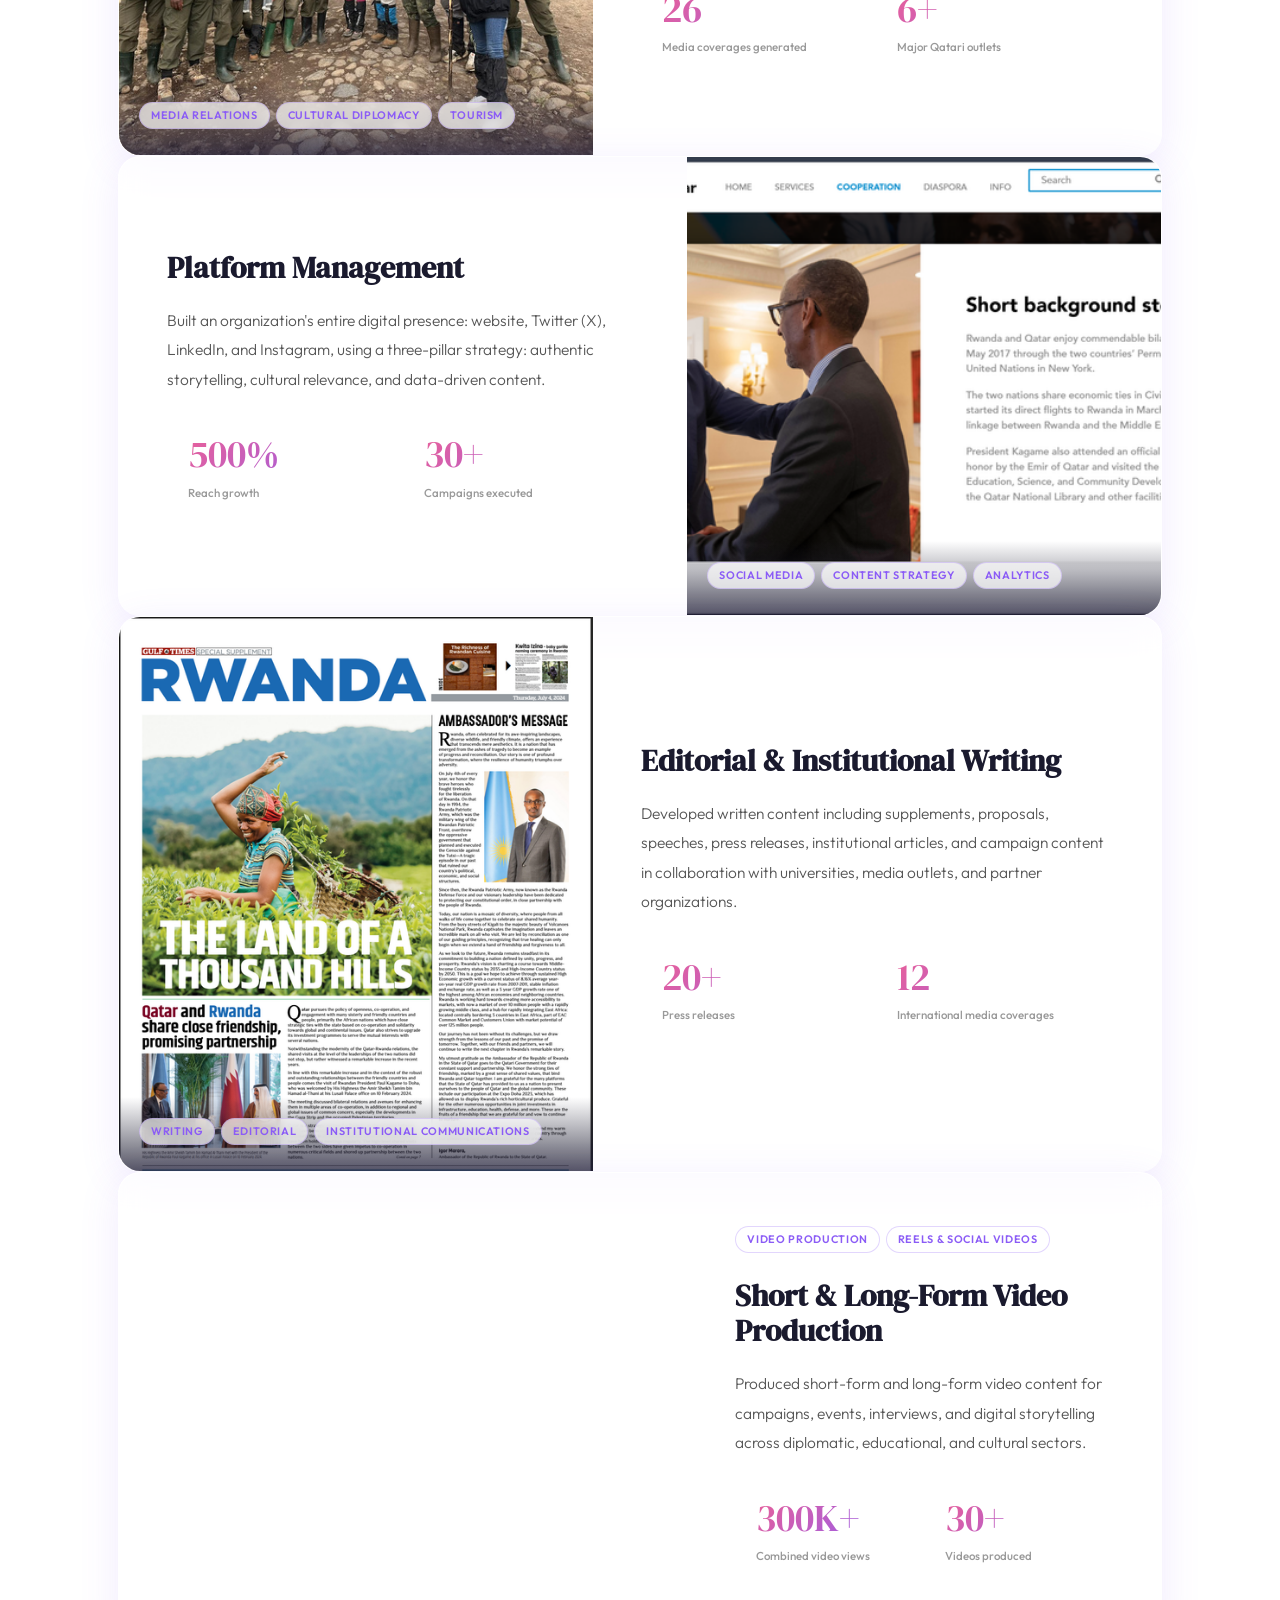
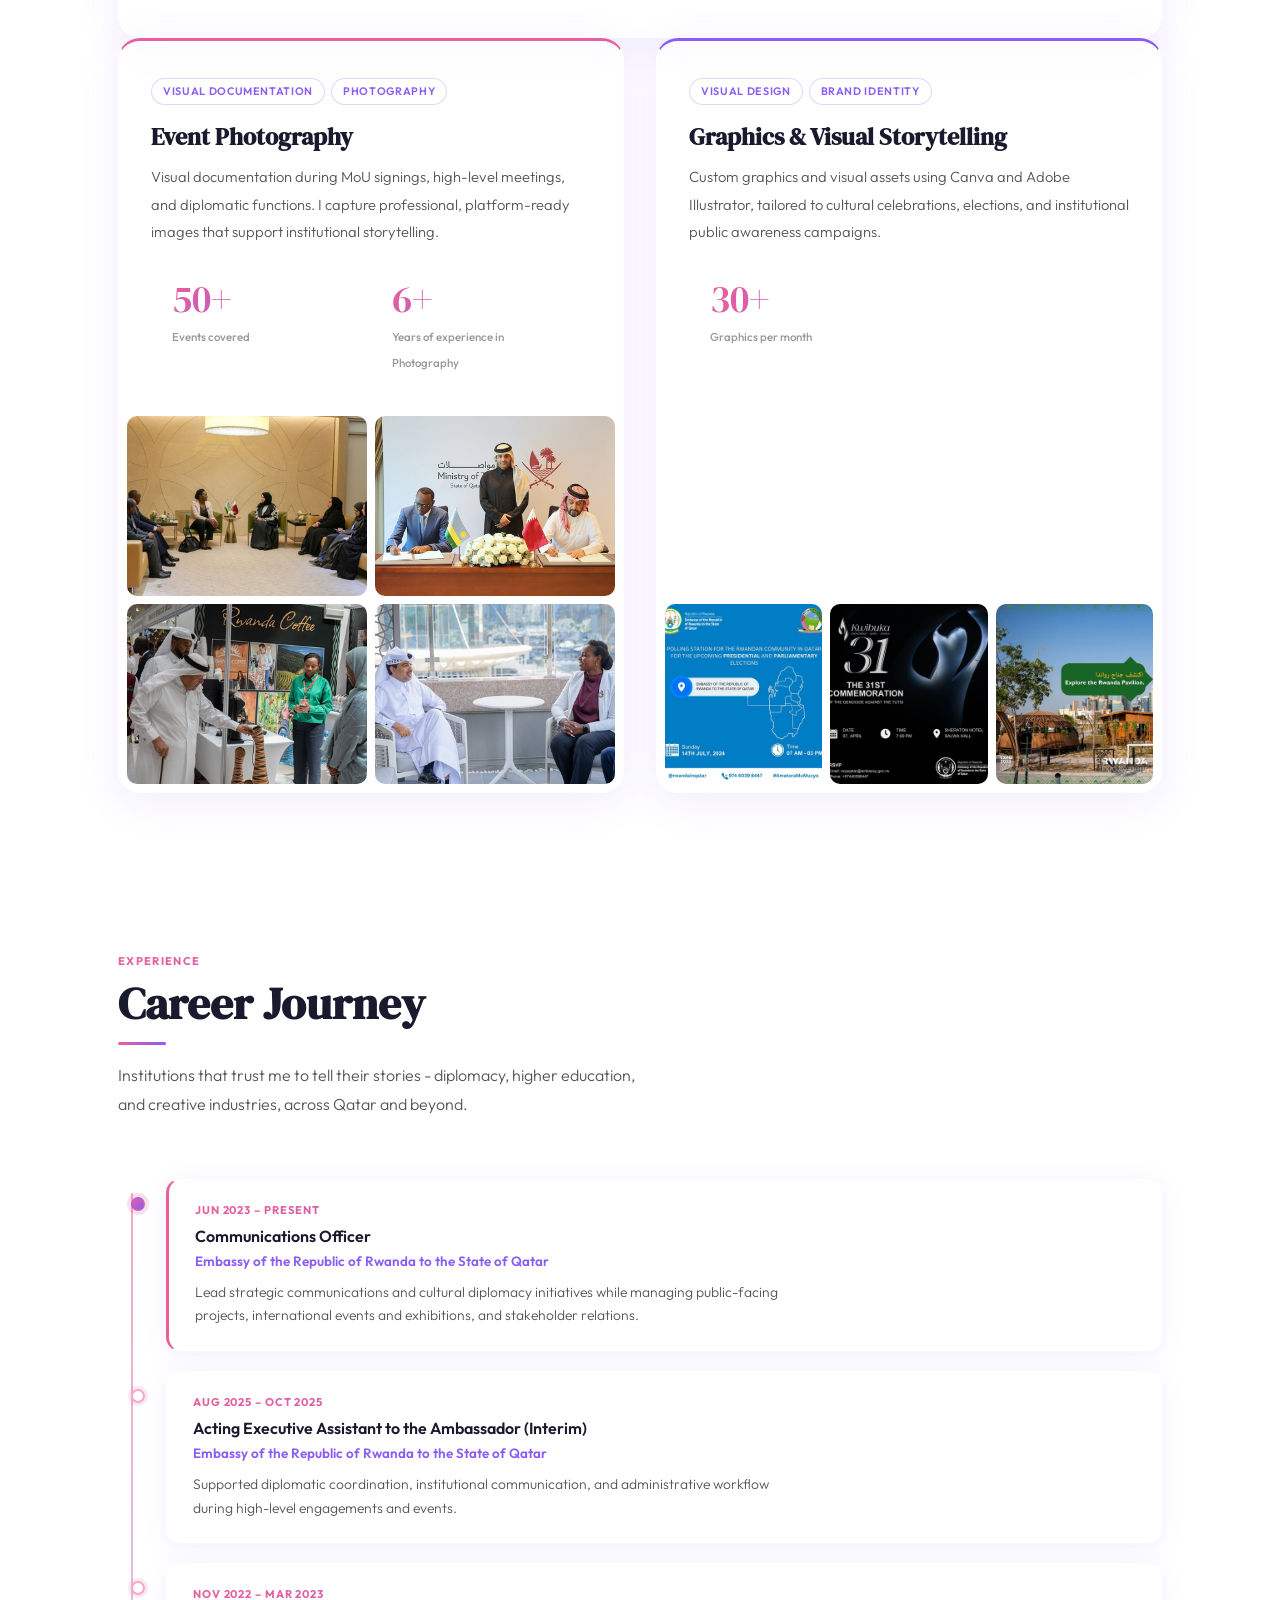
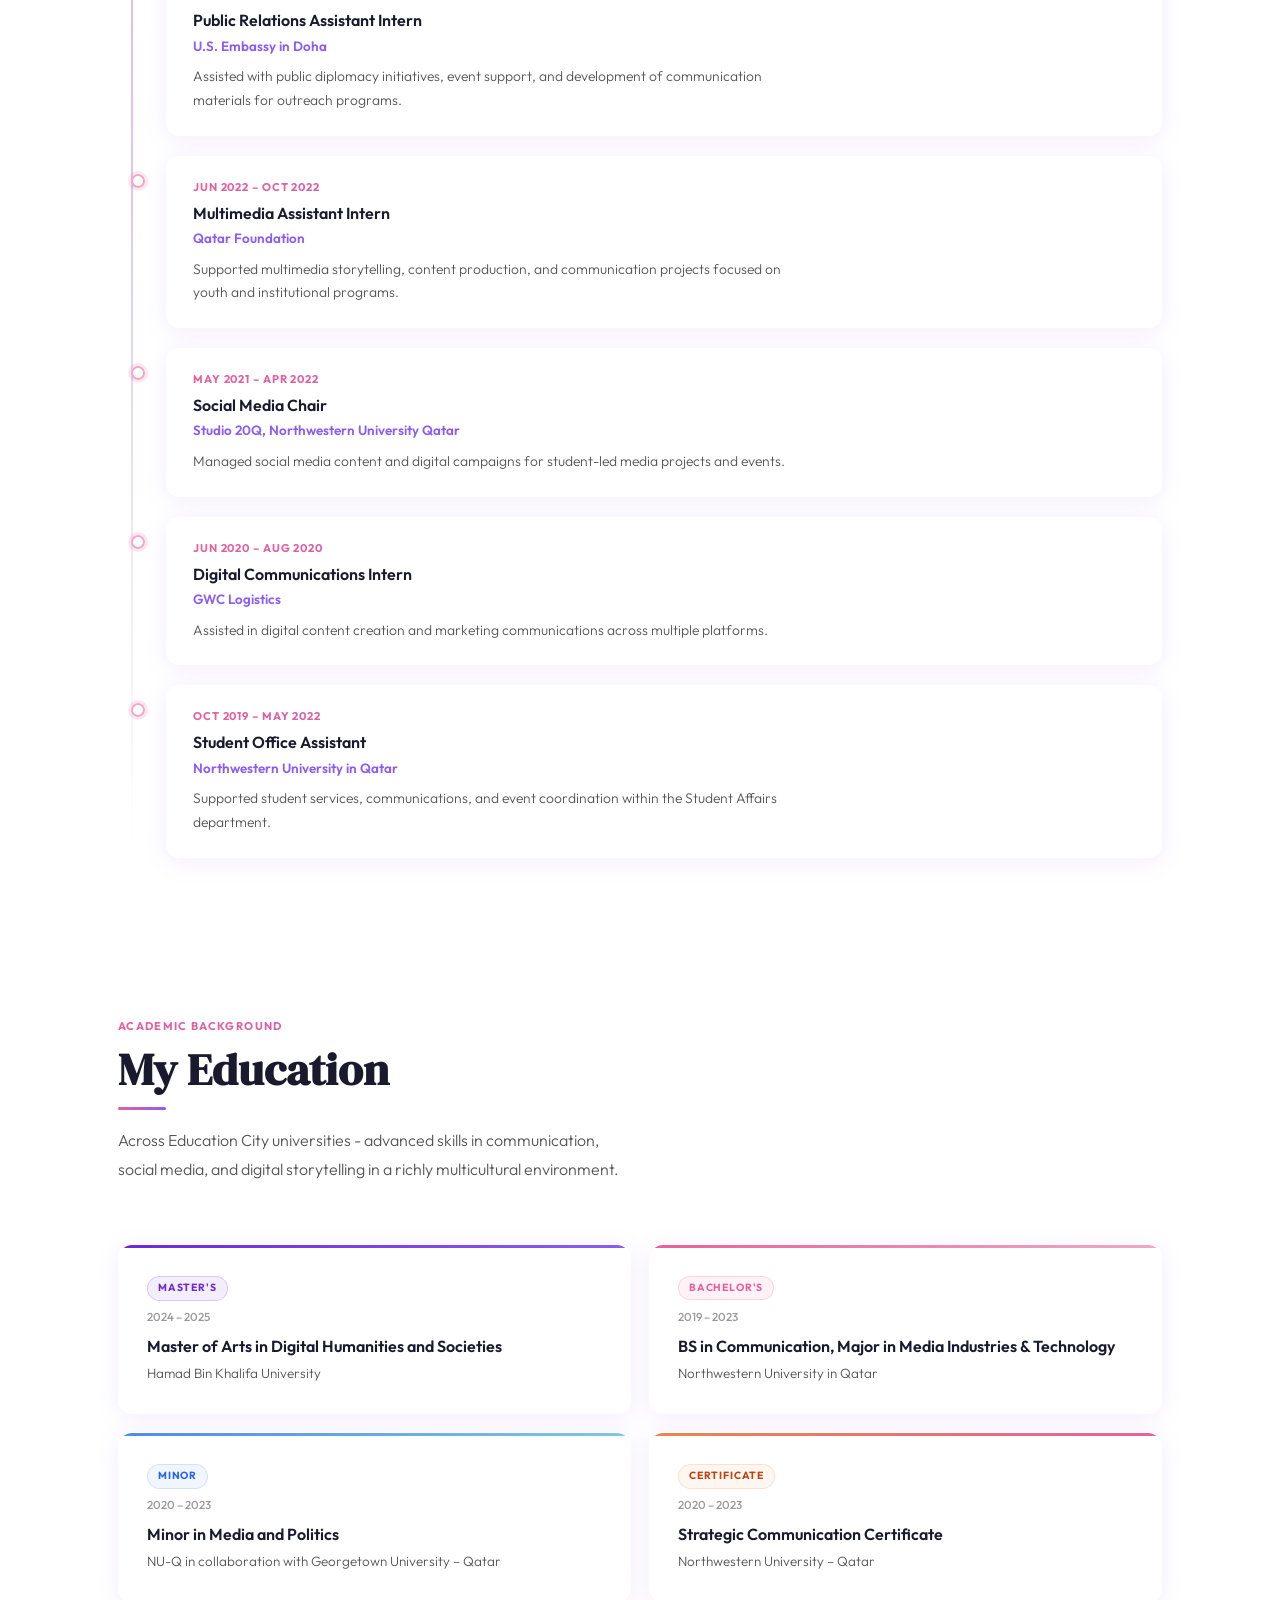
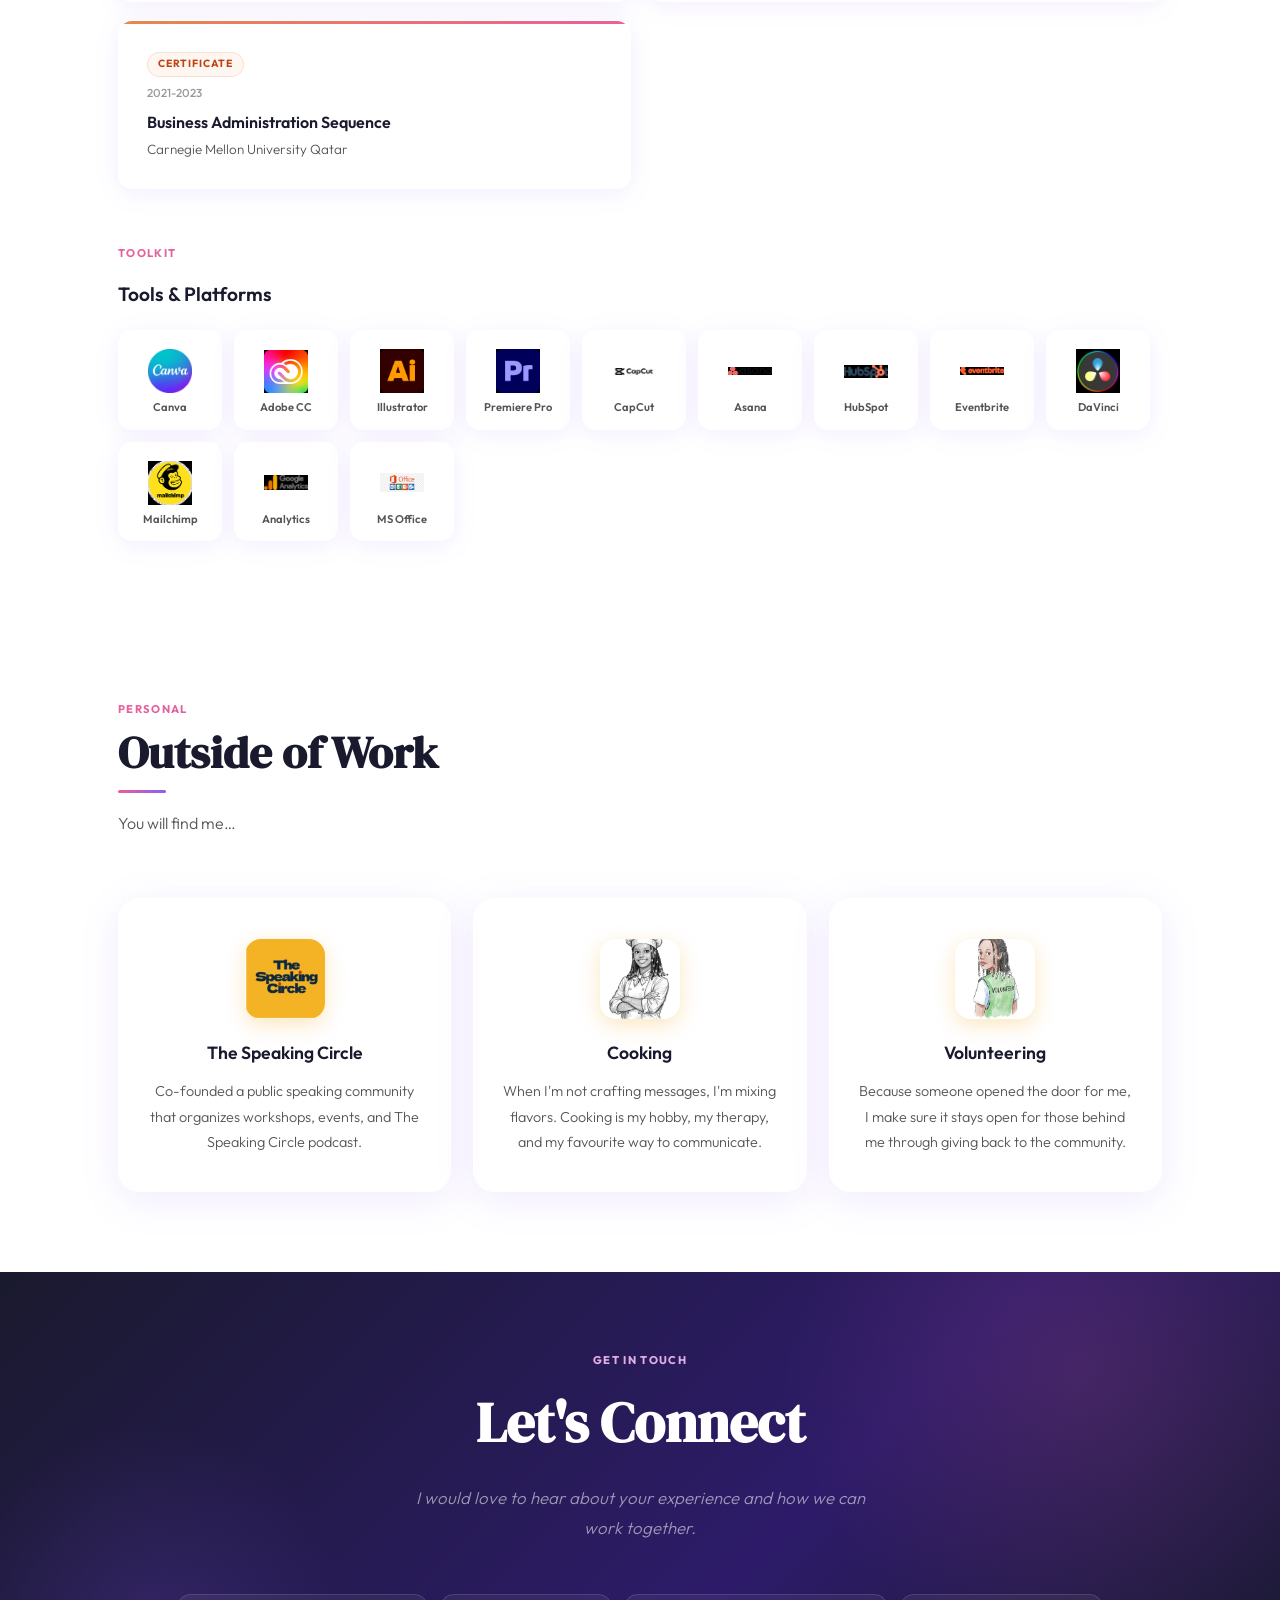
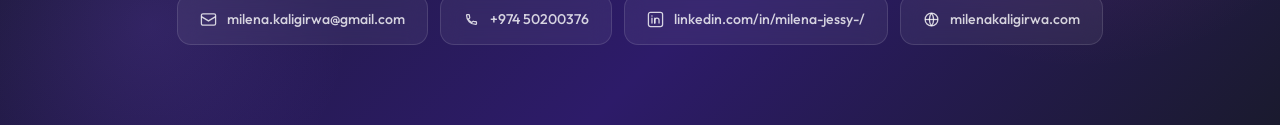
==== commit 71e61715: "content: use "Stories shape perceptions" as hero photo tag Co-Authored-By: Claude Opus 4.8 <noreply@" ====
--- a/index.html
+++ b/index.html
@@ -60,11 +60,10 @@
         <img src="images/img_00.png" alt="Milena Kaligirwa" class="hero__photo" width="480" height="540" fetchpriority="high" />
         <div class="hero__photo-tag">
           <svg width="14" height="14" viewBox="0 0 24 24" fill="currentColor"><path d="M12 2l3.09 6.26L22 9.27l-5 4.87 1.18 6.88L12 17.77l-6.18 3.25L7 14.14 2 9.27l6.91-1.01L12 2z"/></svg>
-          Communications Officer
-        </div>
-      </div>
-      <p class="hero__quote" data-cms="hero.quote">&ldquo;Stories shape perceptions&rdquo;</p>
-      <div class="hero__stats">
+          Stories shape perceptions
+        </div>
+      </div>
+            <div class="hero__stats">
         <div class="stat">
           <span class="stat__num" data-cms="hero.stat_1_num">3+</span>
           <span class="stat__label" data-cms="hero.stat_1_label">years of experience</span>
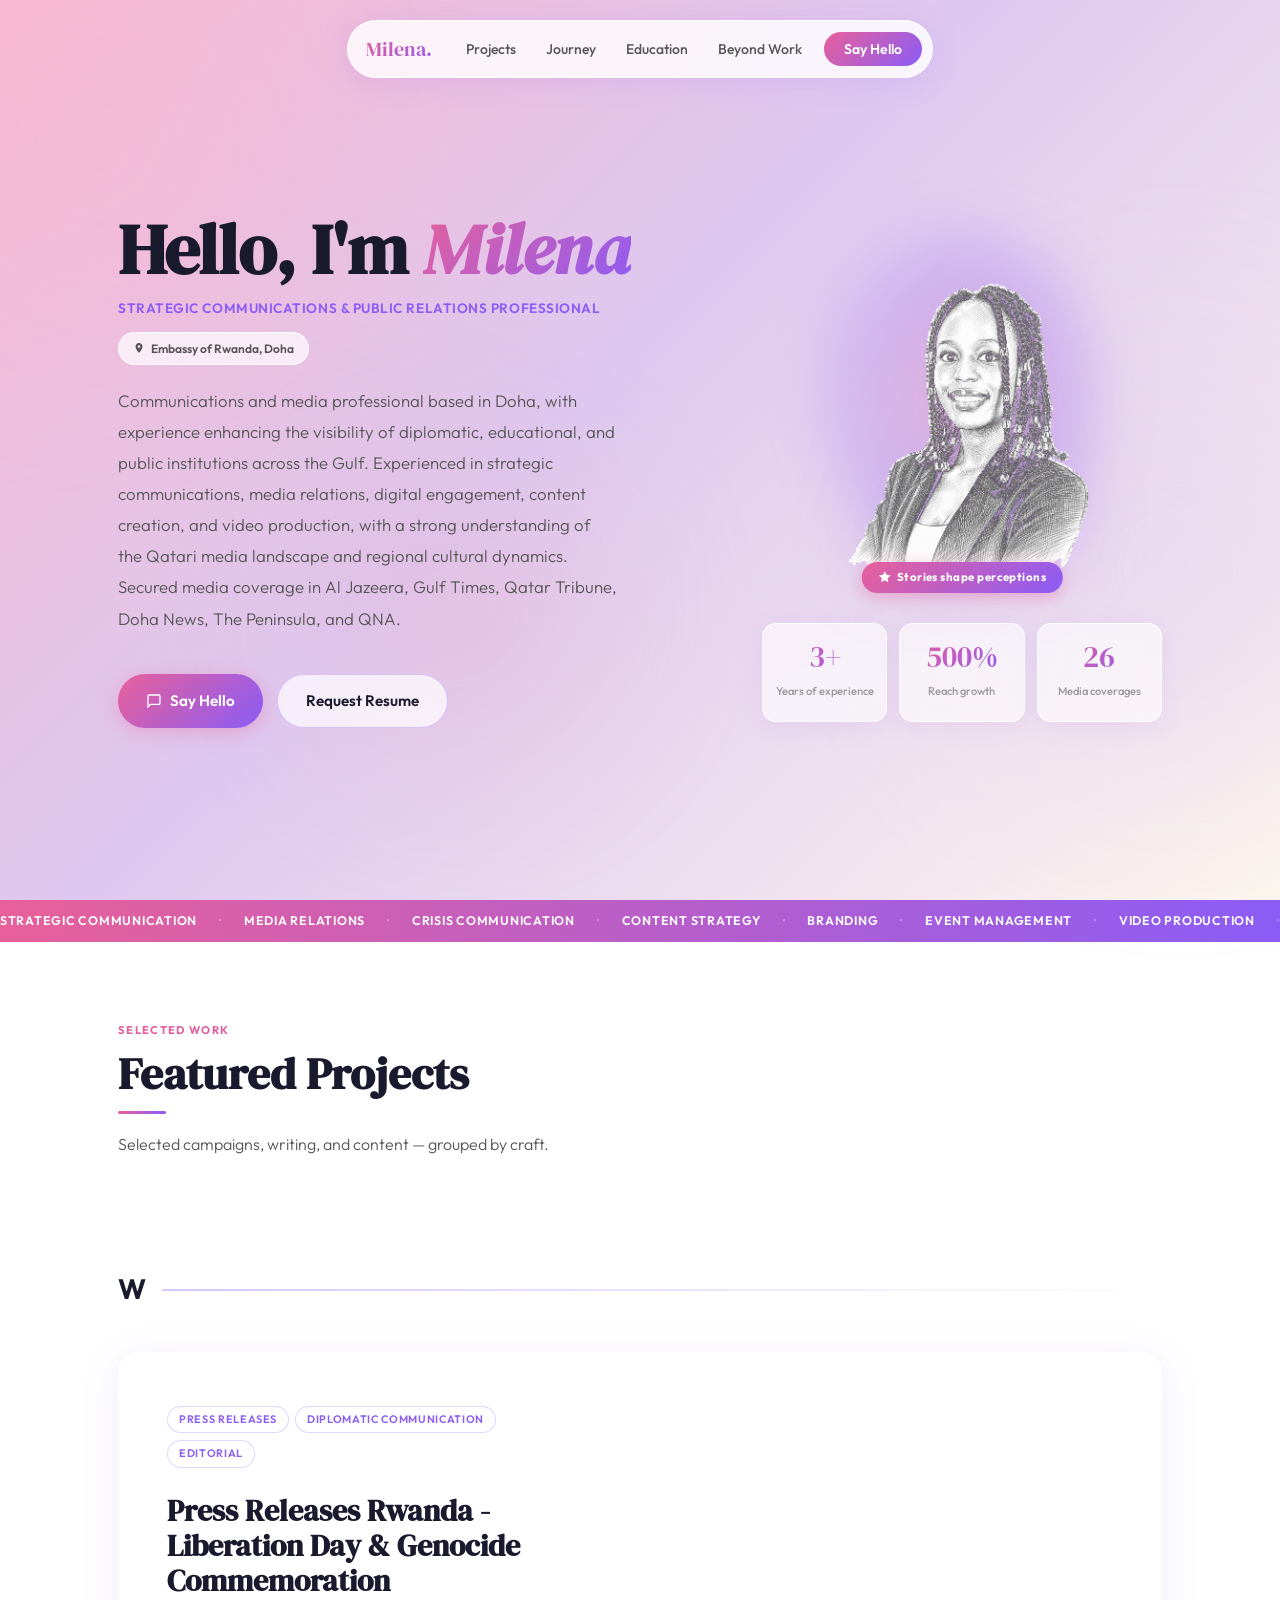
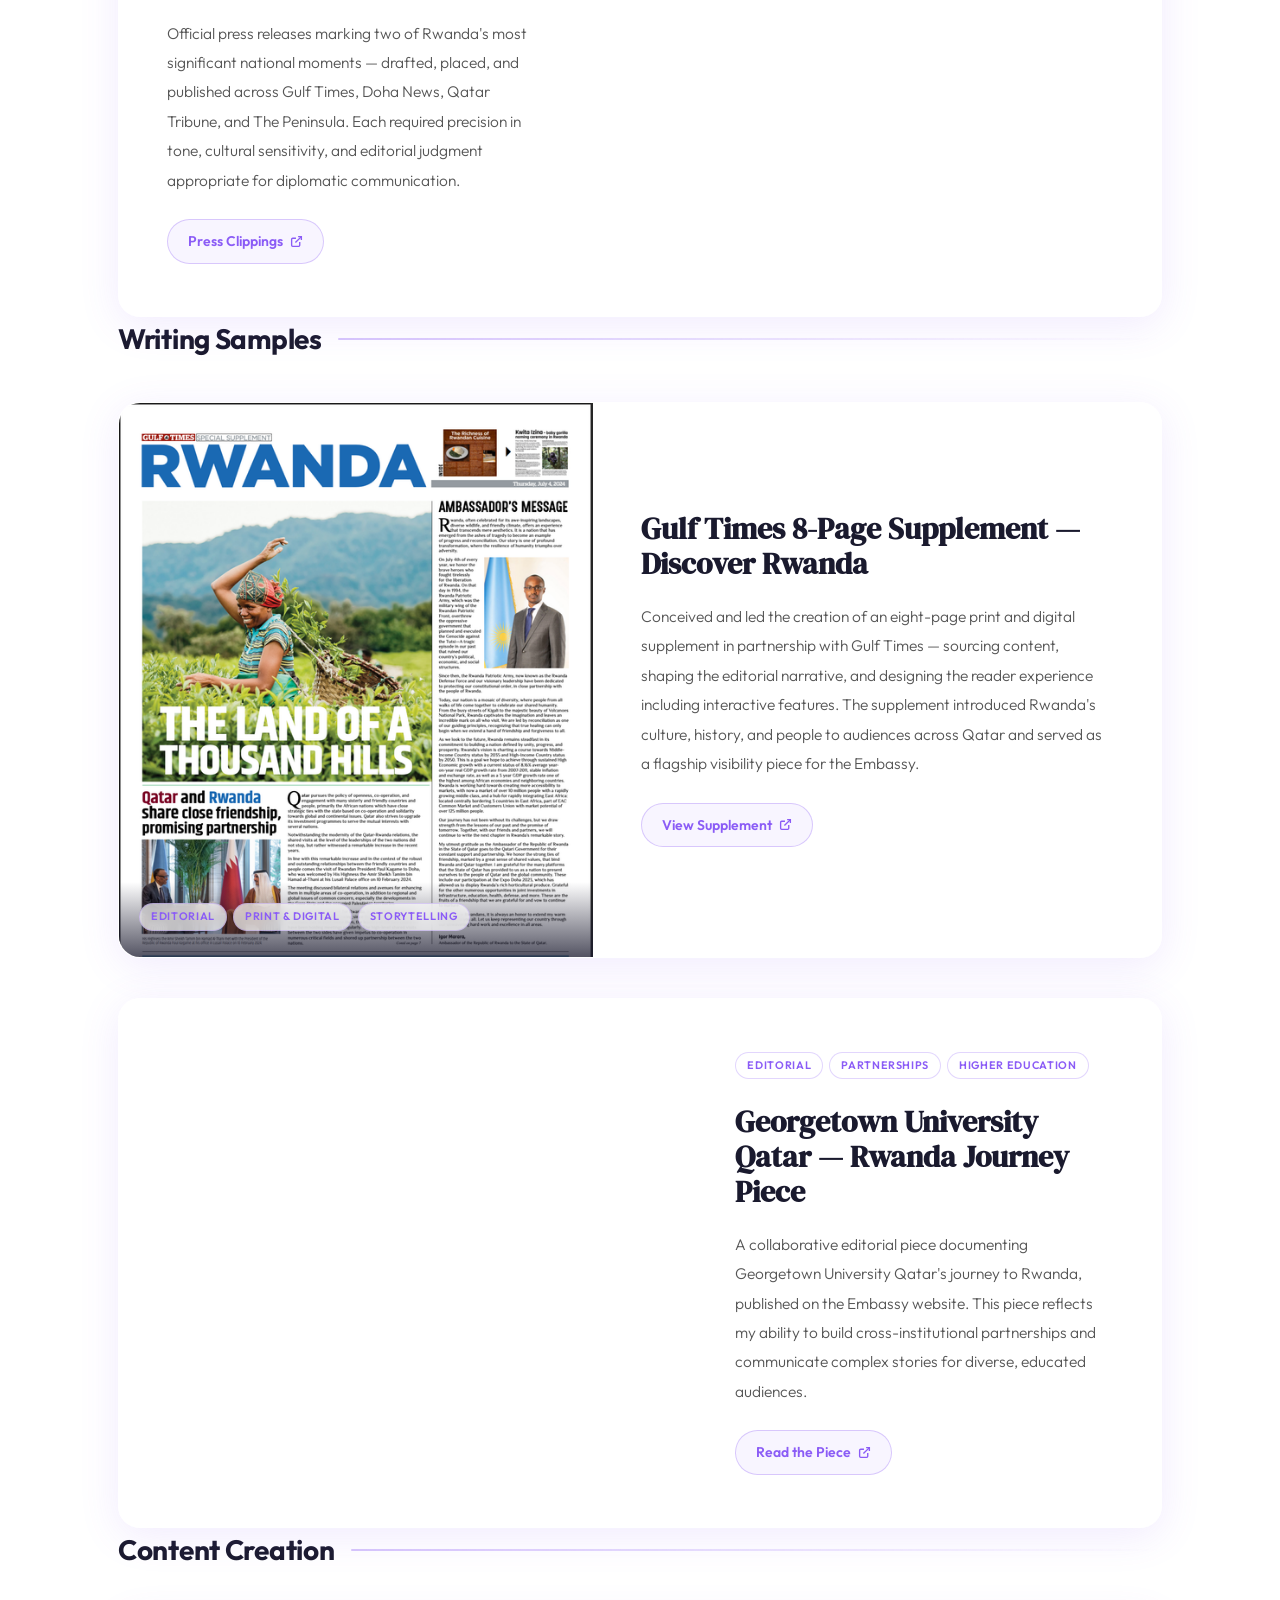
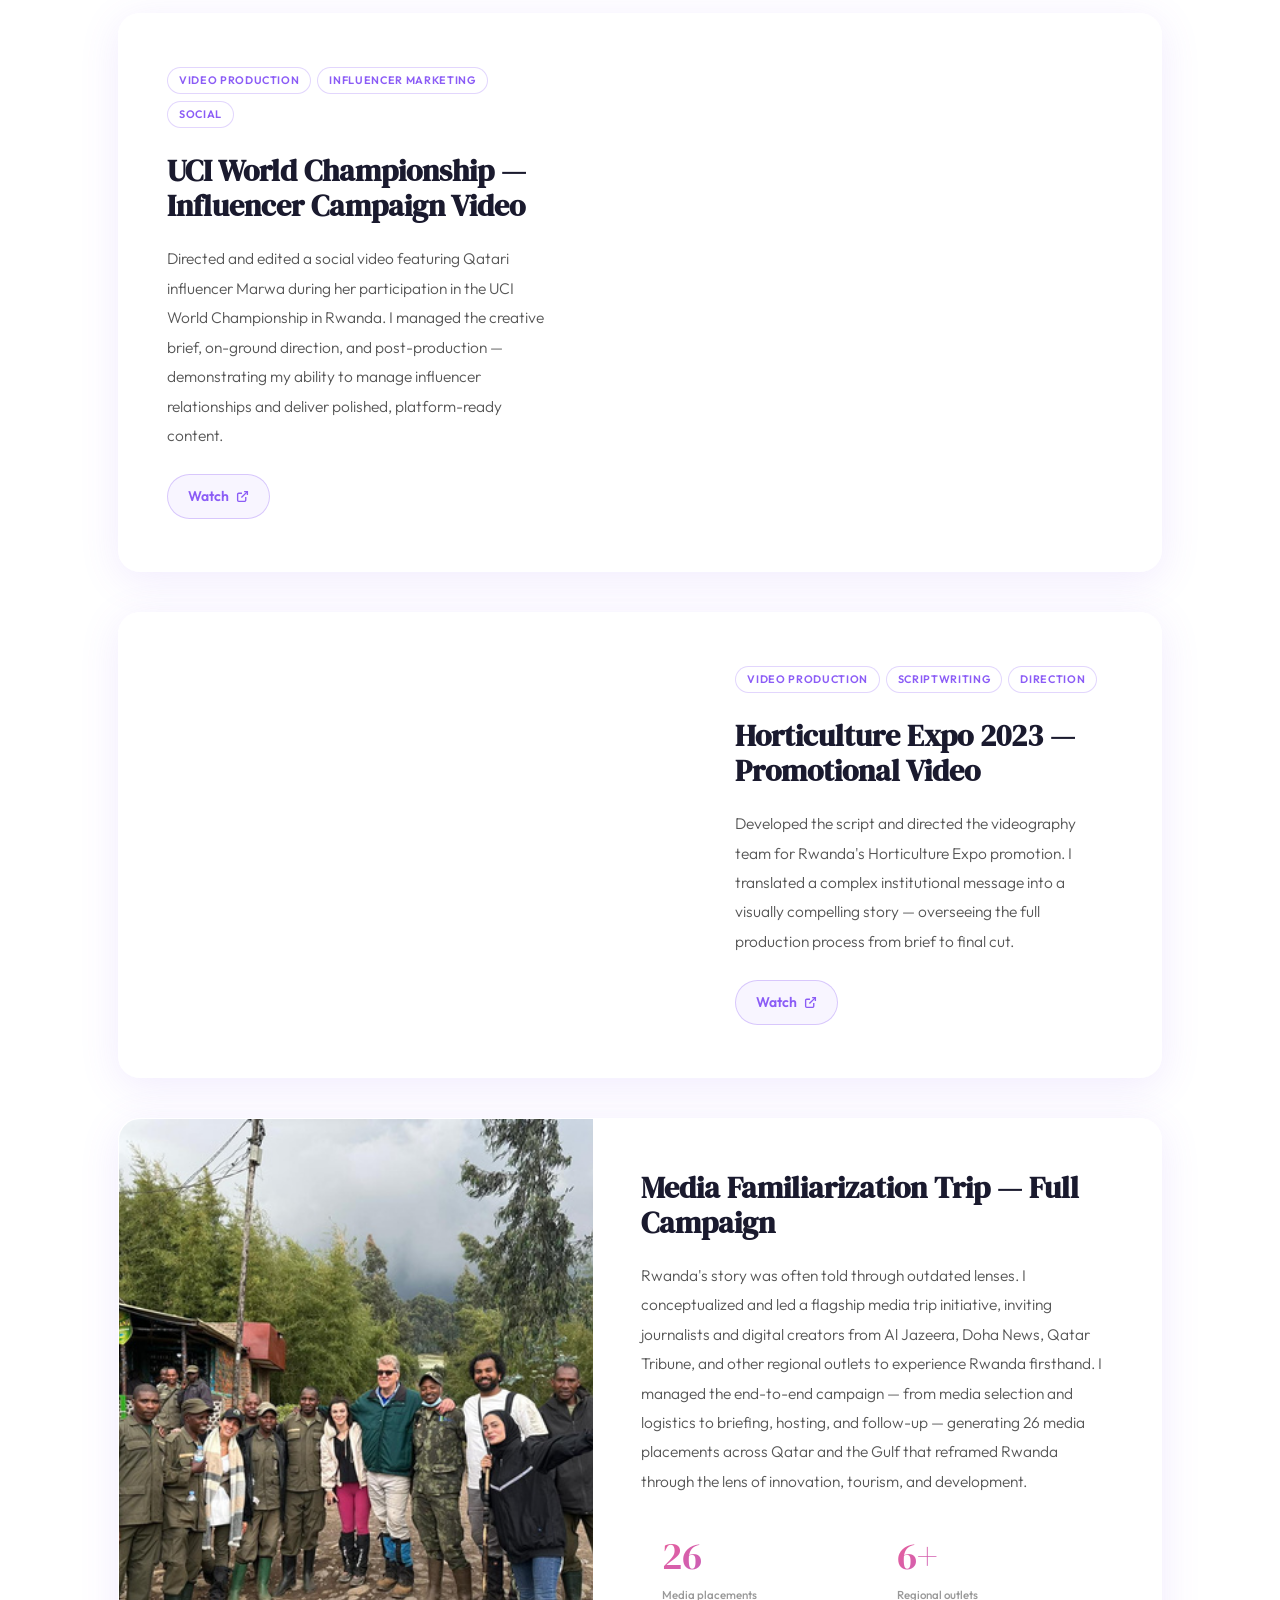
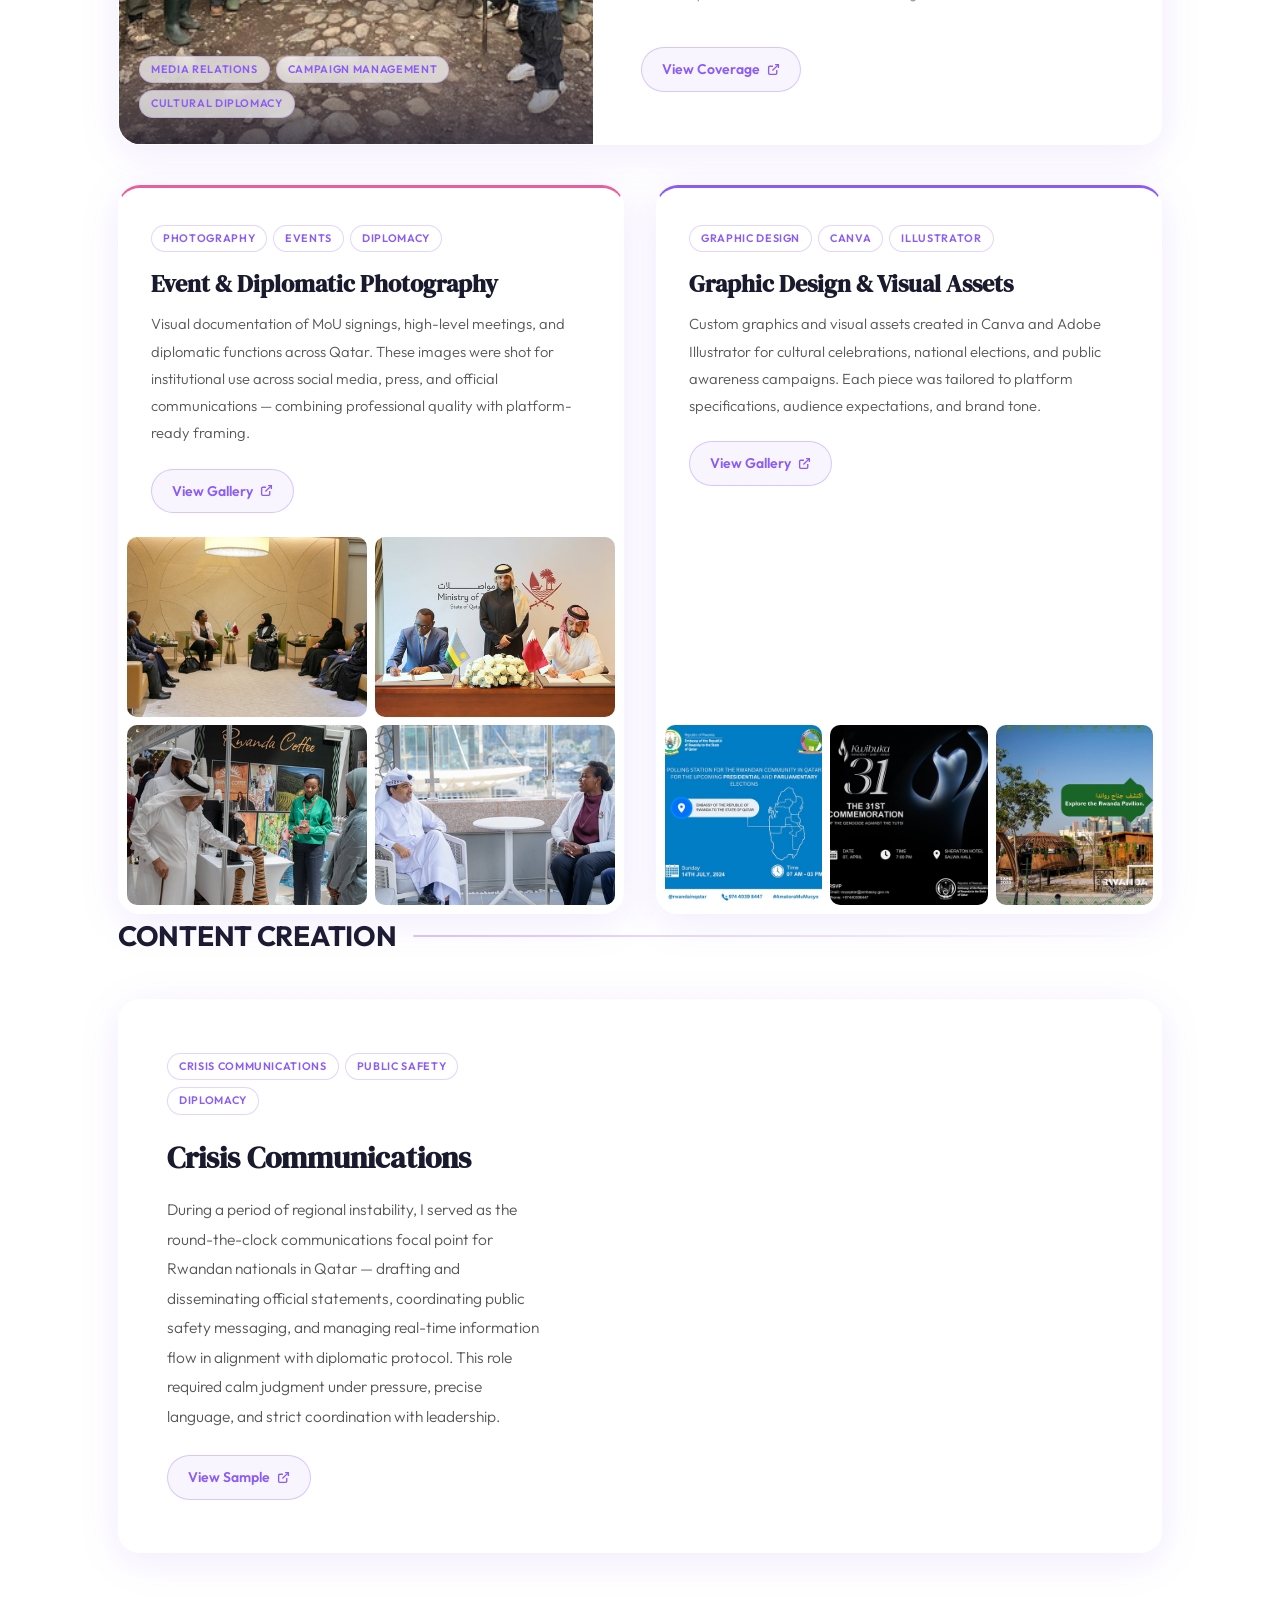
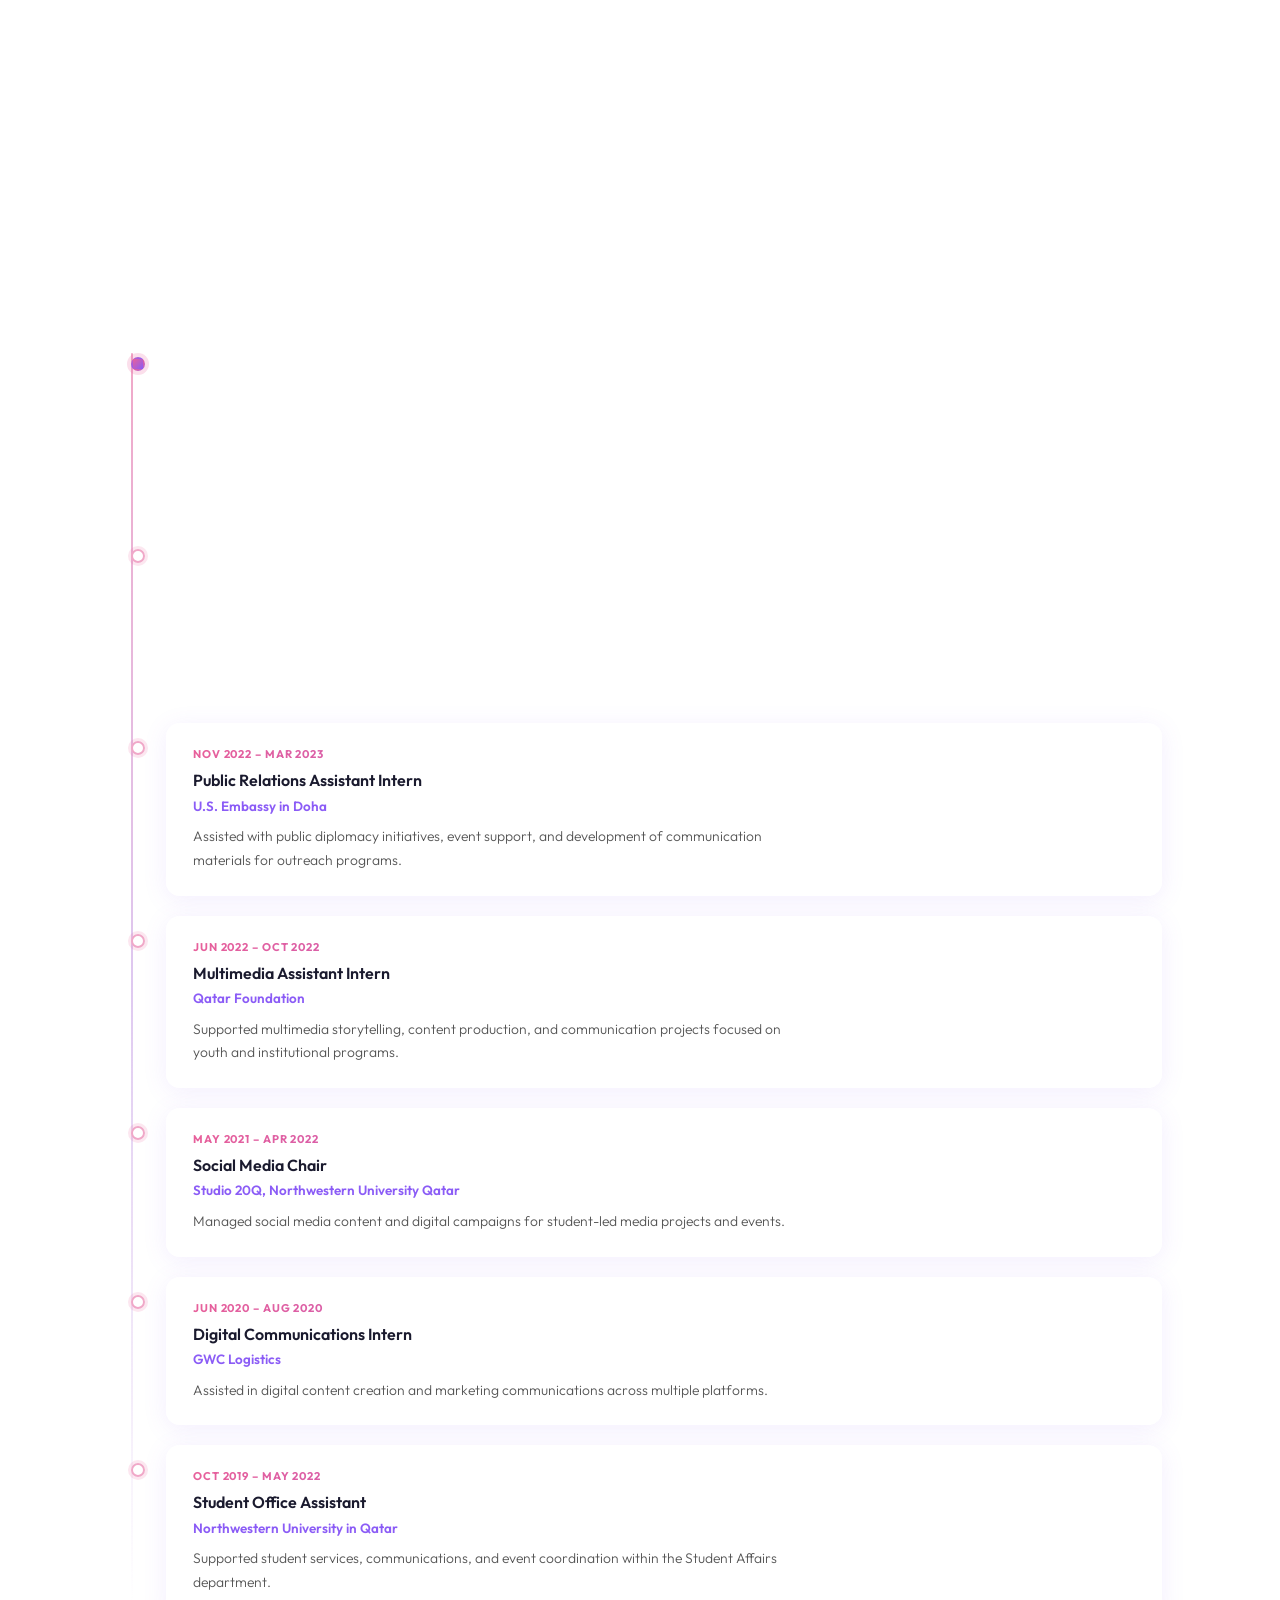
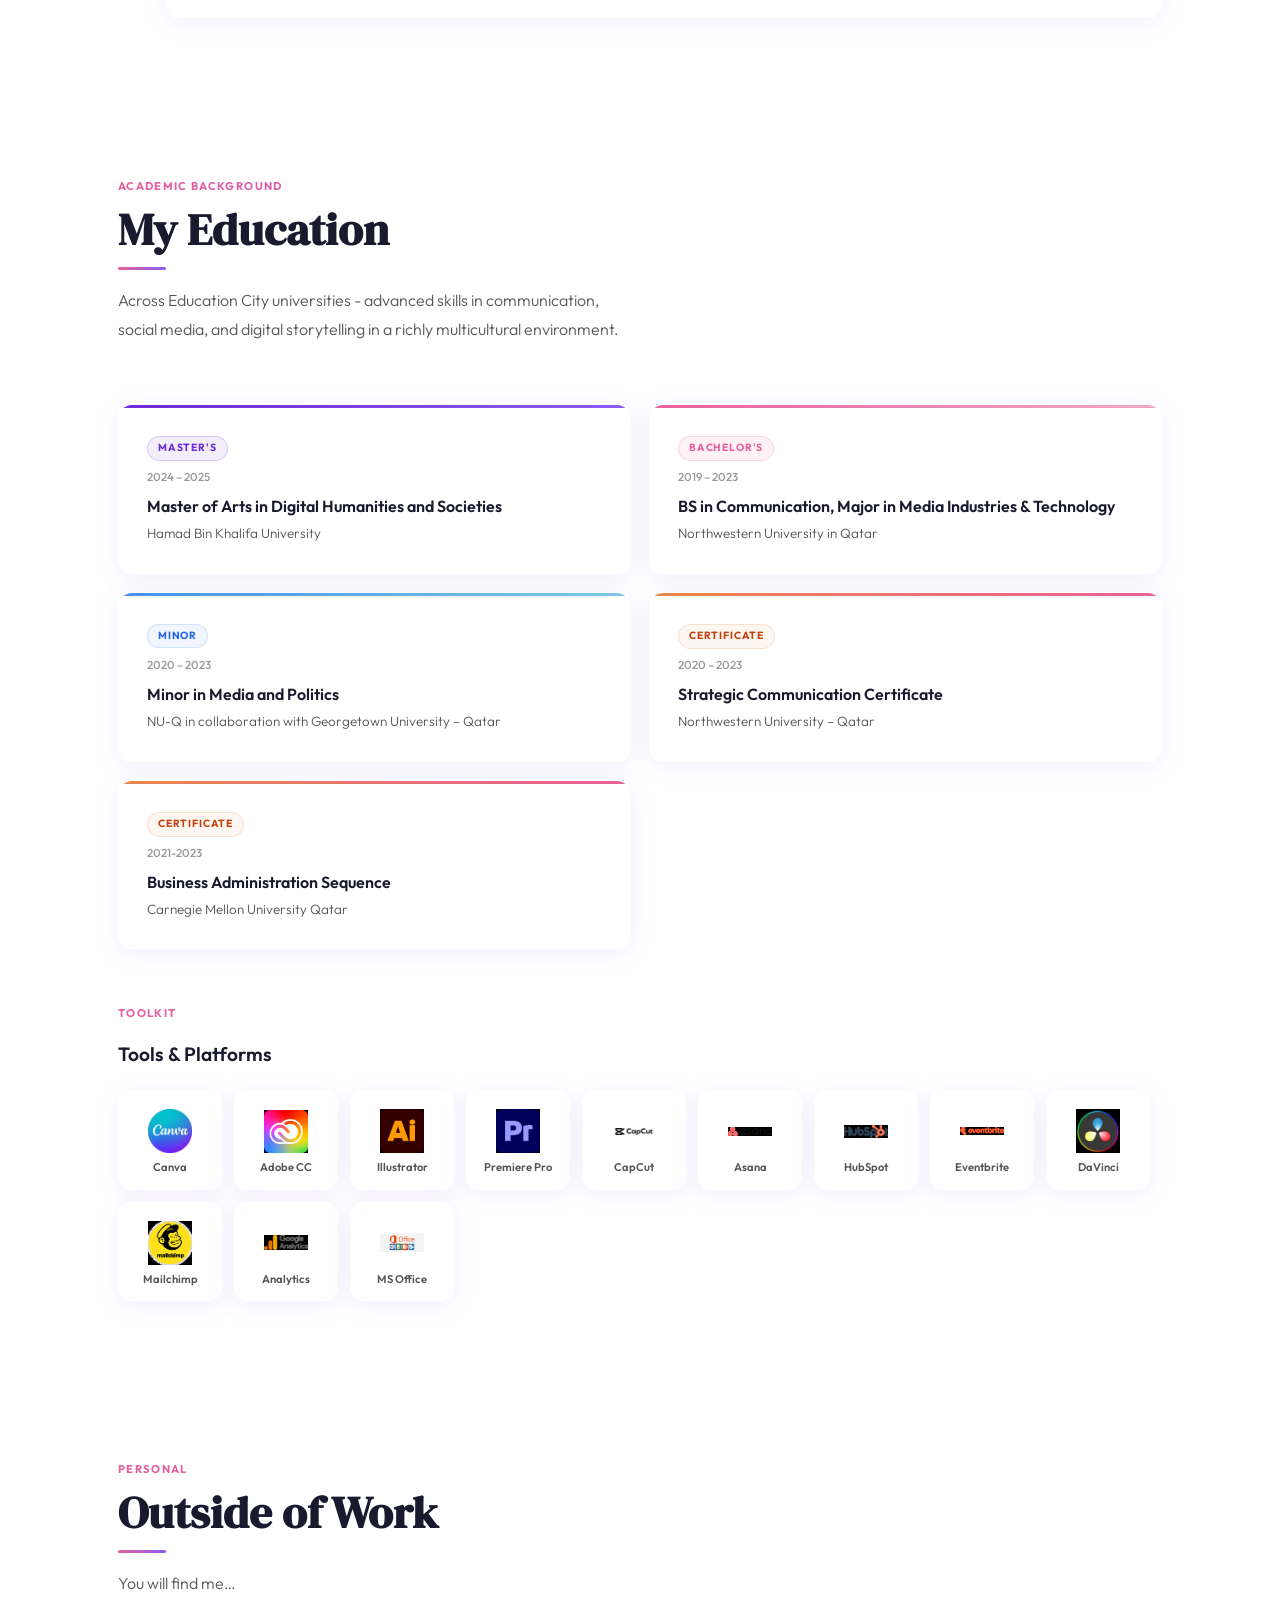
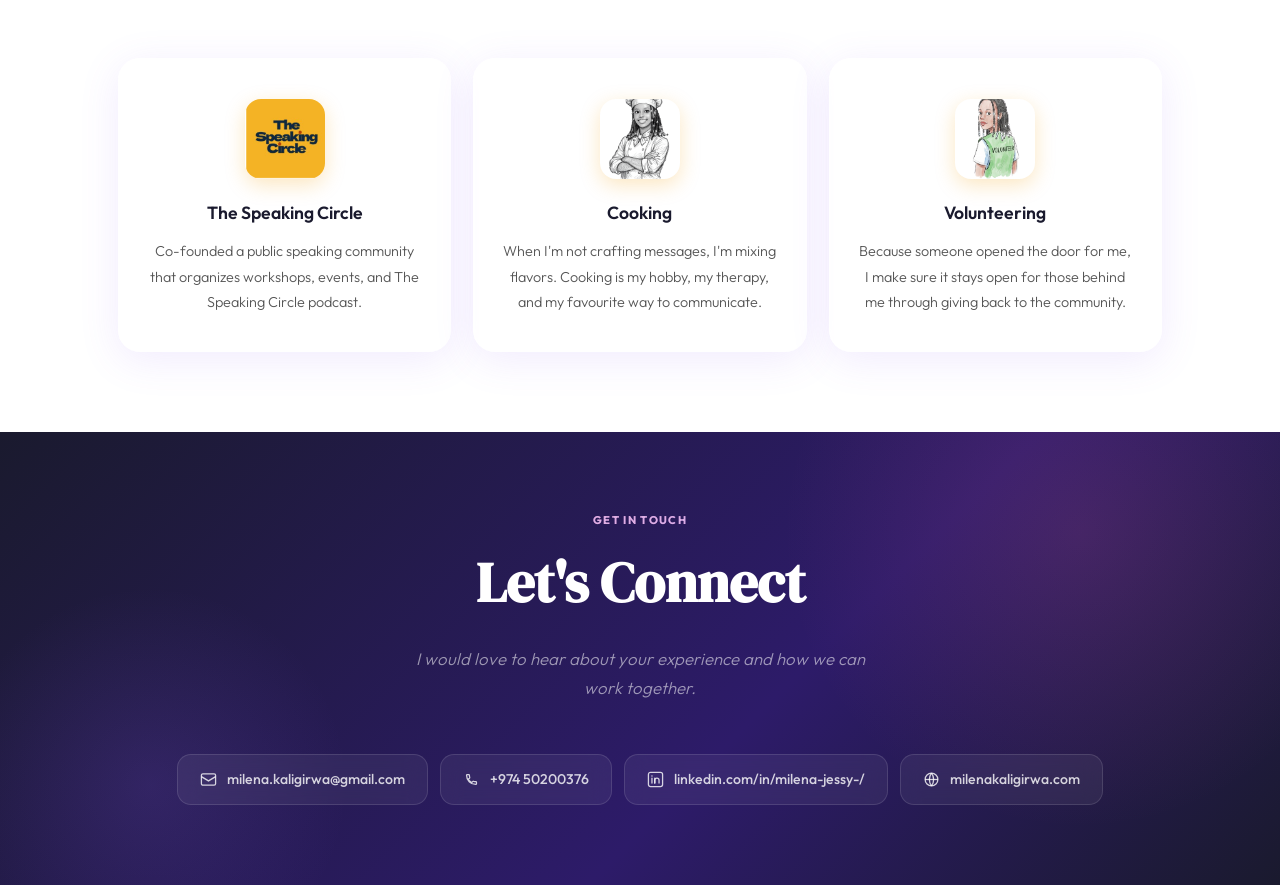
==== commit 64cee903: "feat: make Tools & Platforms an editable admin section Drive the toolkit from content.json (name + l" ====
--- a/index.html
+++ b/index.html
@@ -147,21 +147,10 @@
         <!-- populated by script.js from content.json -->
       </div>
       <div class="tools">
-        <p class="section__label" style="margin-bottom:16px">Toolkit</p>
-        <h3 class="tools__title">Tools &amp; Platforms</h3>
-        <div class="tools__list">
-          <div class="tool"><img src="images/img_21.jpeg" alt="Canva" loading="lazy" width="40" height="40" /><span>Canva</span></div>
-          <div class="tool"><img src="images/img_15.png" alt="Adobe Creative Cloud" loading="lazy" width="40" height="40" /><span>Adobe CC</span></div>
-          <div class="tool"><img src="images/img_14.png" alt="Adobe Illustrator" loading="lazy" width="40" height="40" /><span>Illustrator</span></div>
-          <div class="tool"><img src="images/img_13.png" alt="Adobe Premiere Pro" loading="lazy" width="40" height="40" /><span>Premiere Pro</span></div>
-          <div class="tool"><img src="images/img_16.png" alt="CapCut" loading="lazy" width="40" height="40" /><span>CapCut</span></div>
-          <div class="tool"><img src="images/img_20.png" alt="Asana" loading="lazy" width="40" height="40" /><span>Asana</span></div>
-          <div class="tool"><img src="images/img_18.png" alt="HubSpot" loading="lazy" width="40" height="40" /><span>HubSpot</span></div>
-          <div class="tool"><img src="images/img_23.png" alt="Eventbrite" loading="lazy" width="40" height="40" /><span>Eventbrite</span></div>
-          <div class="tool"><img src="images/img_19.png" alt="DaVinci Resolve" loading="lazy" width="40" height="40" /><span>DaVinci</span></div>
-          <div class="tool"><img src="images/img_17.png" alt="Mailchimp" loading="lazy" width="40" height="40" /><span>Mailchimp</span></div>
-          <div class="tool"><img src="images/img_24.png" alt="Google Analytics" loading="lazy" width="40" height="40" /><span>Analytics</span></div>
-          <div class="tool"><img src="images/img_22.png" alt="Microsoft Office" loading="lazy" width="40" height="40" /><span>MS Office</span></div>
+        <p class="section__label" style="margin-bottom:16px" data-cms="tools.label">Toolkit</p>
+        <h3 class="tools__title" data-cms="tools.title">Tools &amp; Platforms</h3>
+        <div class="tools__list" id="tools-container">
+          <!-- populated by script.js from content.json -->
         </div>
       </div>
     </div>
--- a/styles.css
+++ b/styles.css
@@ -437,6 +437,25 @@
 /* ===== PROJECTS ===== */
 .projects .container { display: flex; flex-direction: column; gap: 48px; }
 
+/* Project category groups */
+.projects__group { display: flex; flex-direction: column; gap: 40px; }
+.projects__group-title {
+  font-size: 1.75rem;
+  font-weight: 700;
+  letter-spacing: -.01em;
+  display: flex;
+  align-items: center;
+  gap: 16px;
+}
+.projects__group-title::after {
+  content: '';
+  flex: 1;
+  height: 2px;
+  border-radius: 2px;
+  background: linear-gradient(90deg, var(--purple), transparent);
+  opacity: .35;
+}
+
 /* Feature projects */
 .project--feature {
   display: grid;
@@ -464,6 +483,21 @@
   object-position: center top;
   display: block;
   transition: transform .6s ease;
+}
+.project--feature .project__image--video { overflow: visible; }
+.project__video-wrap {
+  position: relative;
+  width: 100%;
+  height: 100%;
+  min-height: 240px;
+  background: #000;
+}
+.project__video-wrap iframe {
+  position: absolute;
+  top: 0; left: 0;
+  width: 100%; height: 100%;
+  border: none;
+  display: block;
 }
 .project--feature:hover .project__image img { transform: scale(1.06); }
 .project__image-overlay {
